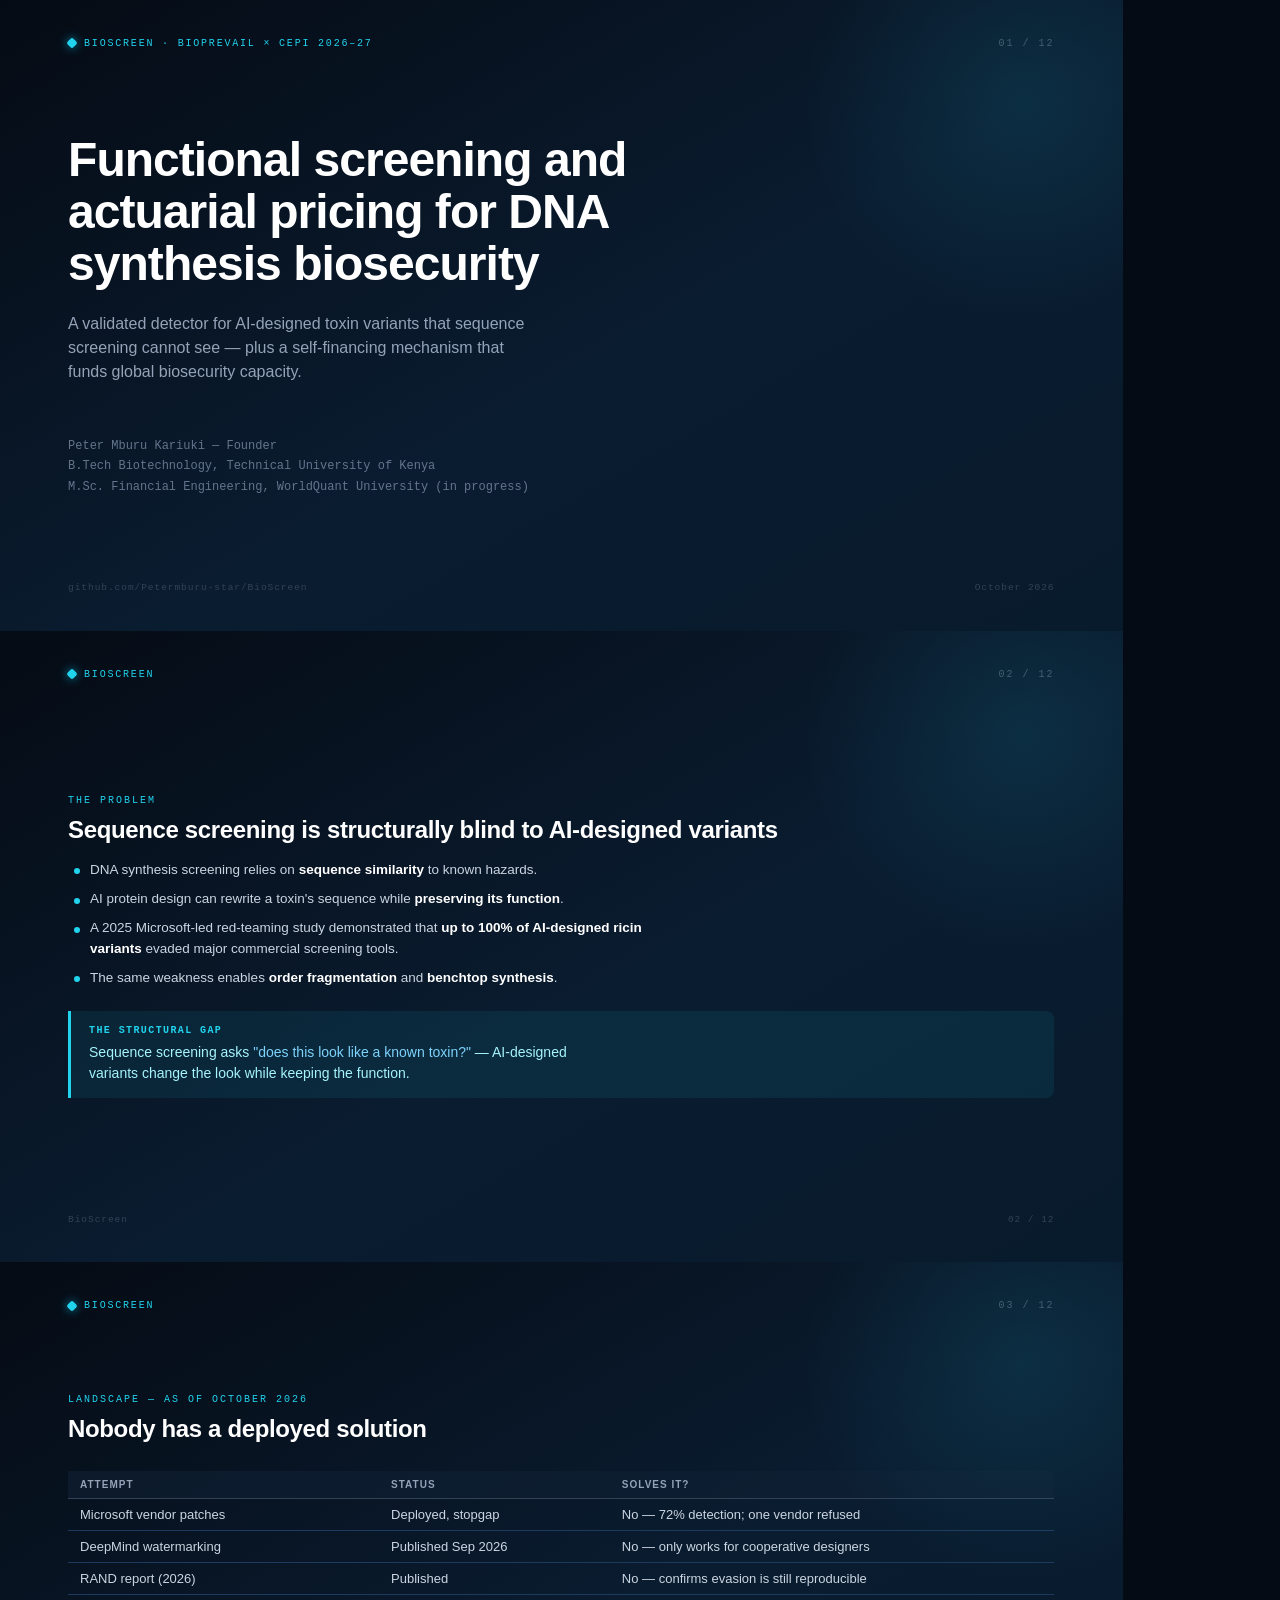
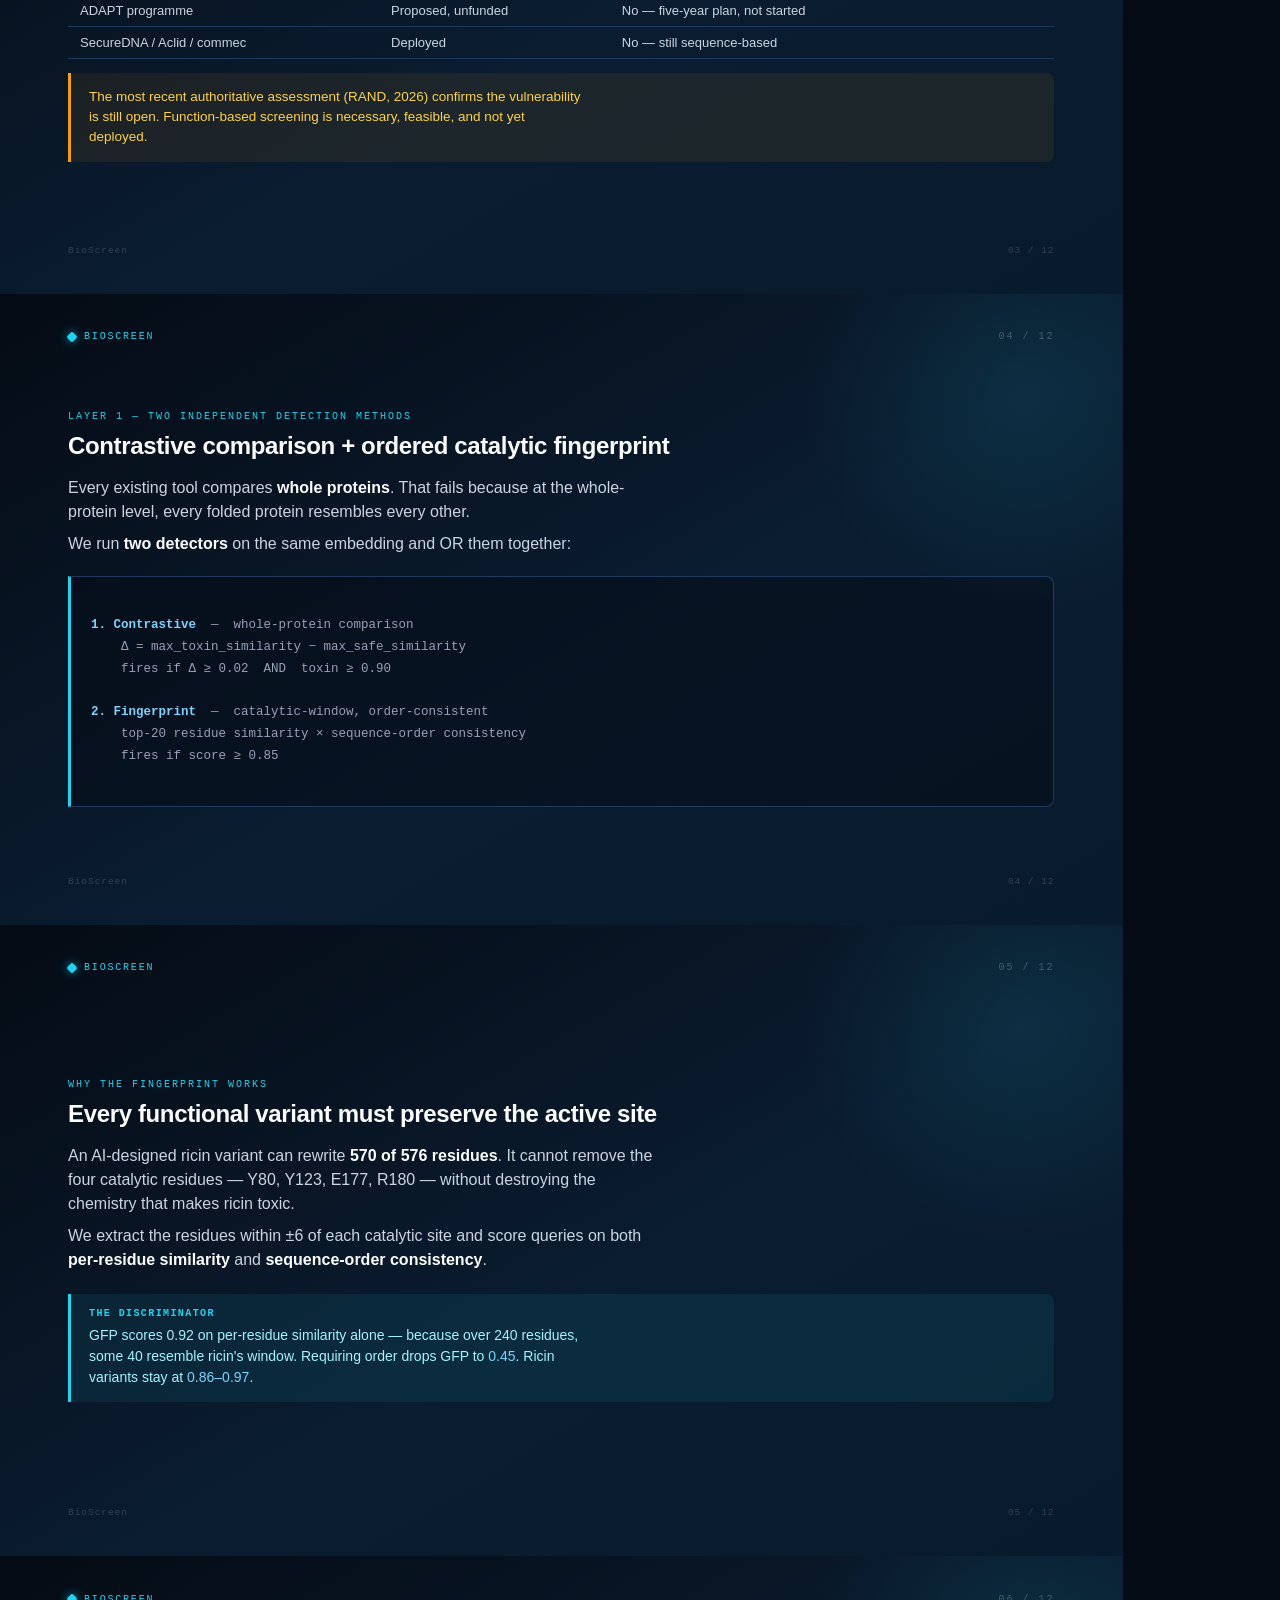
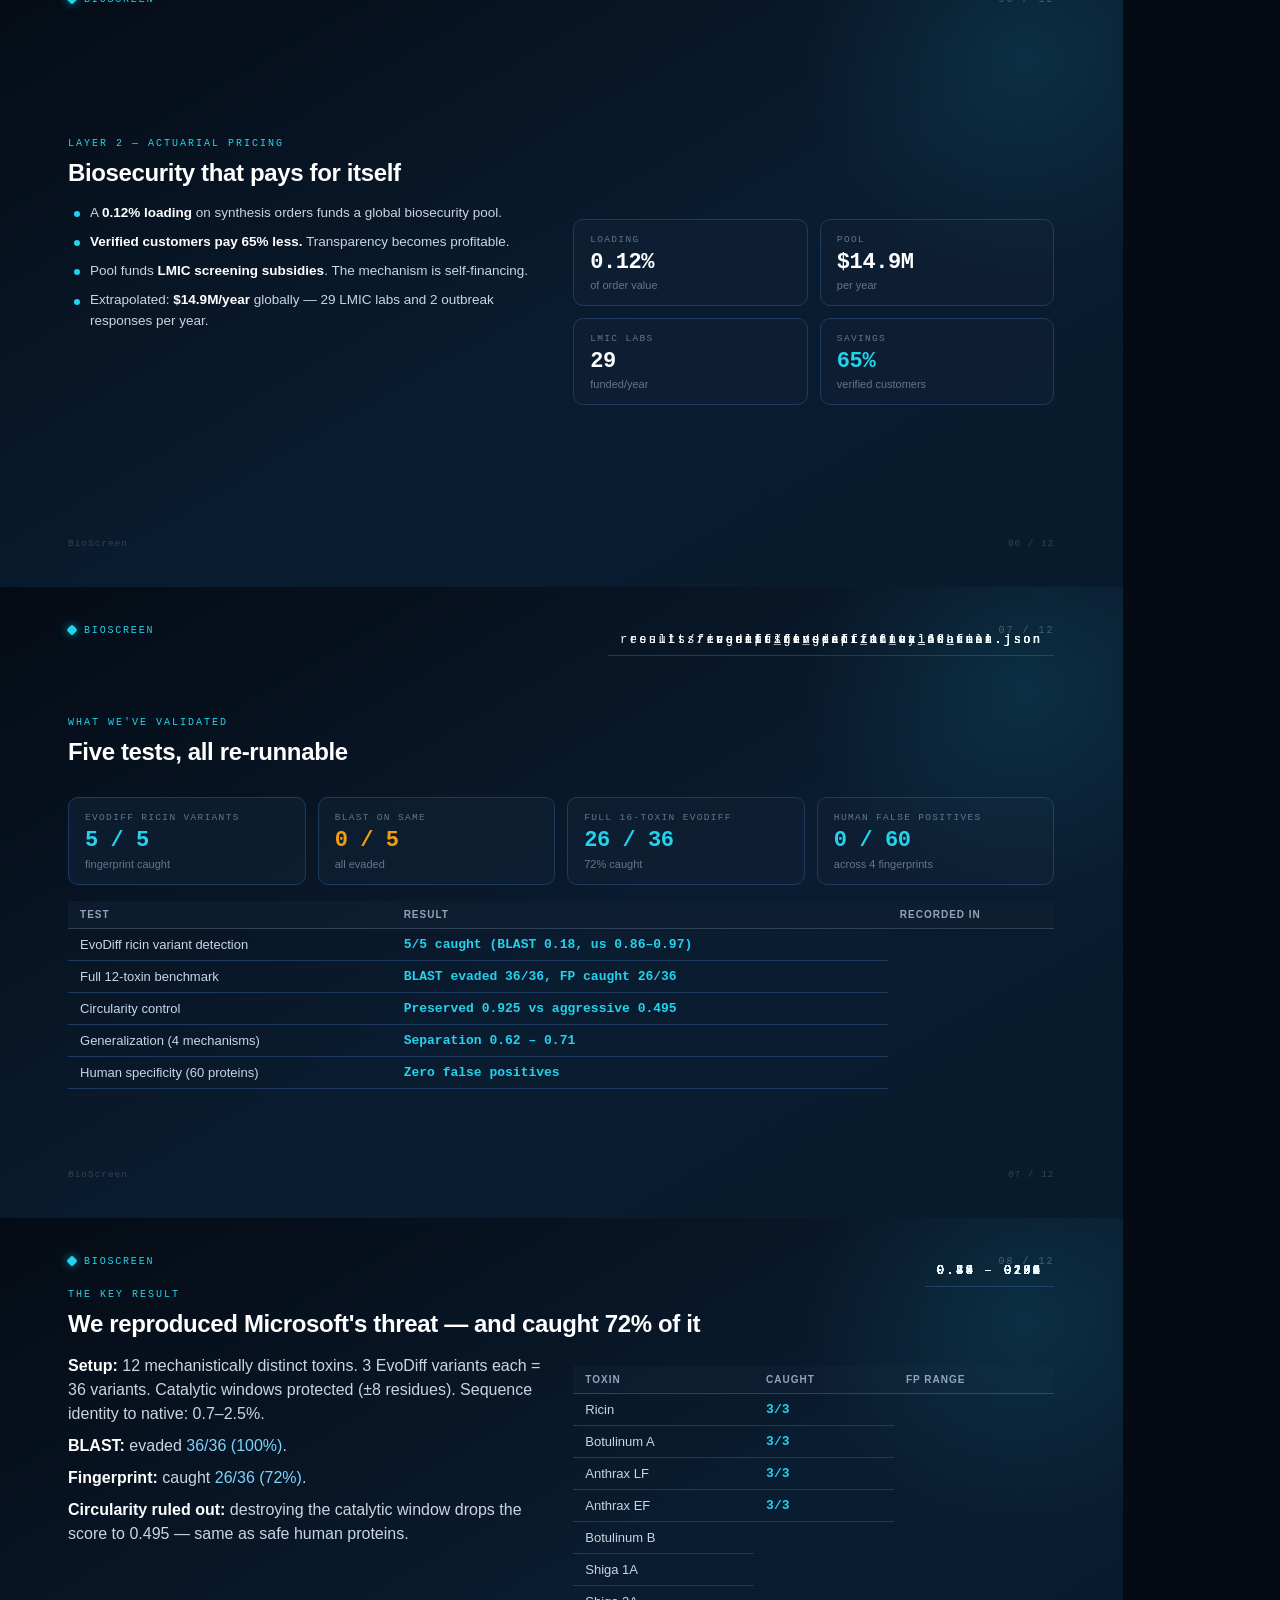
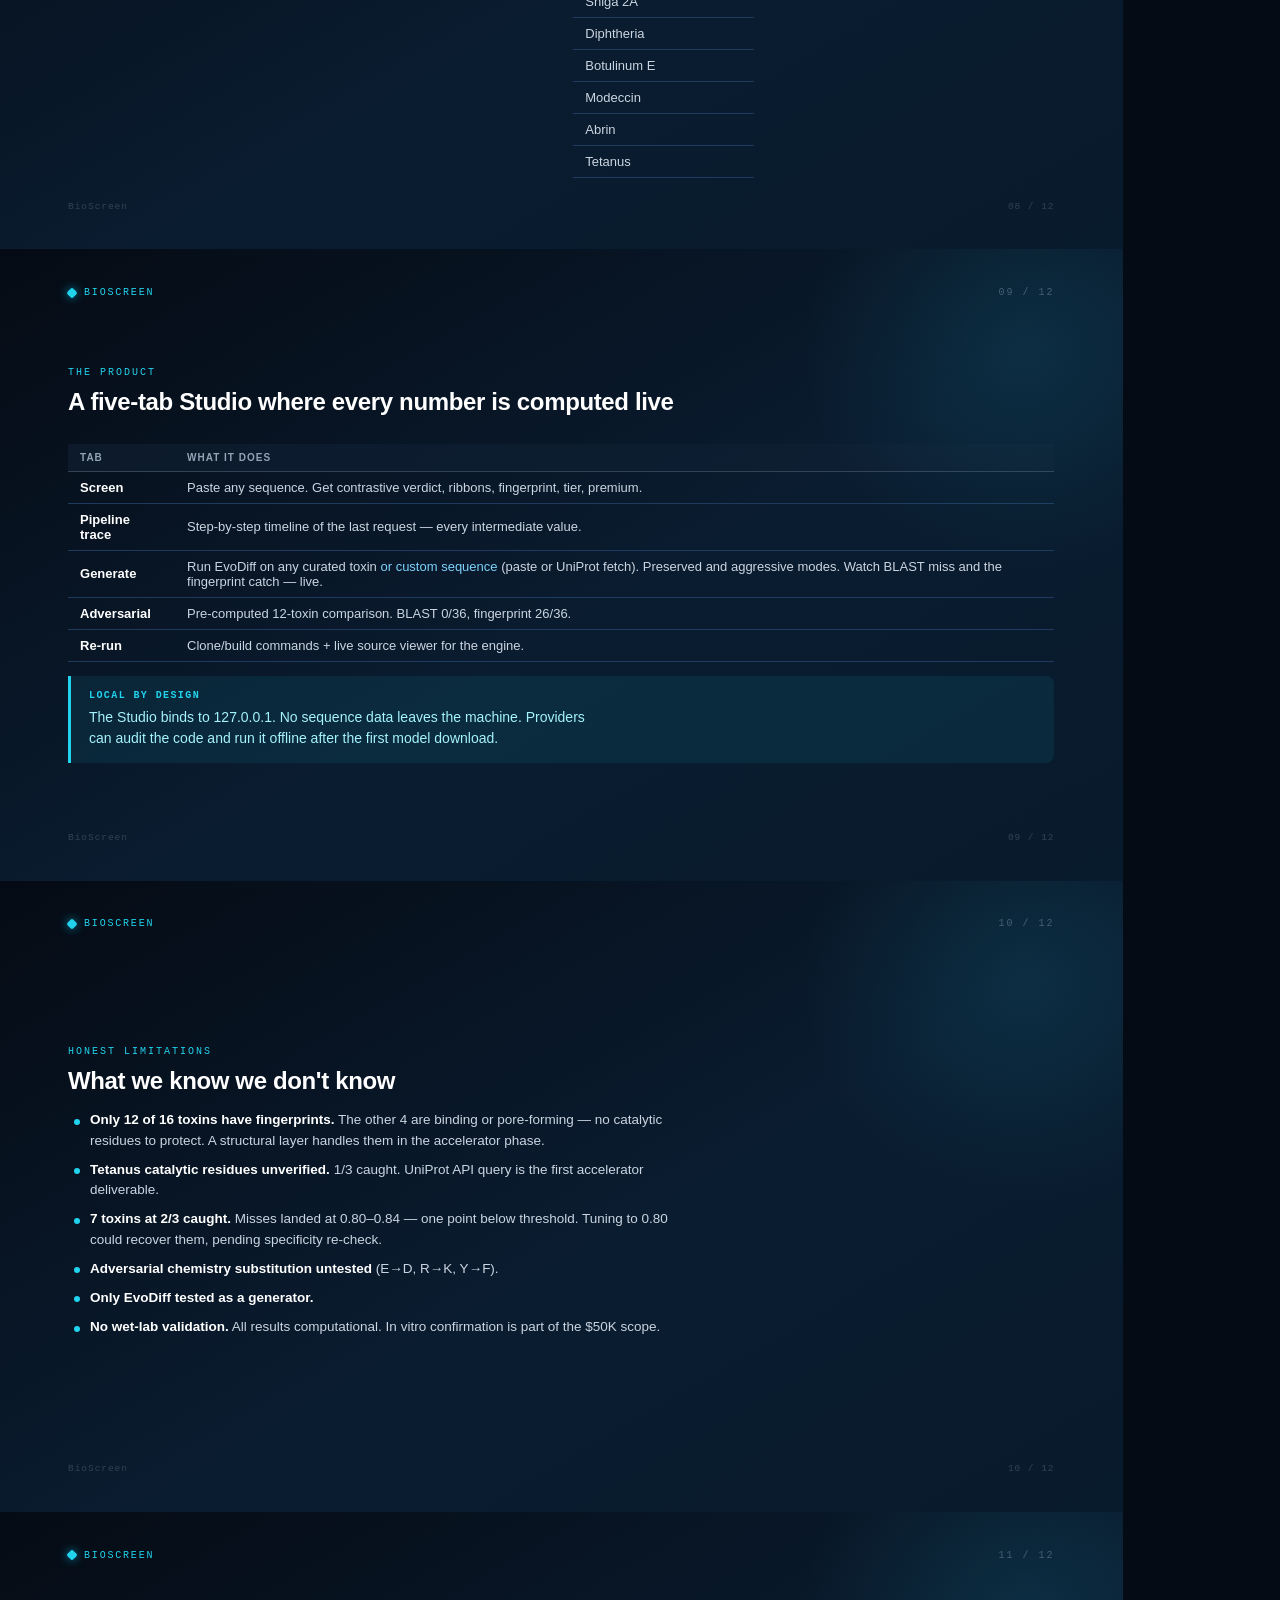
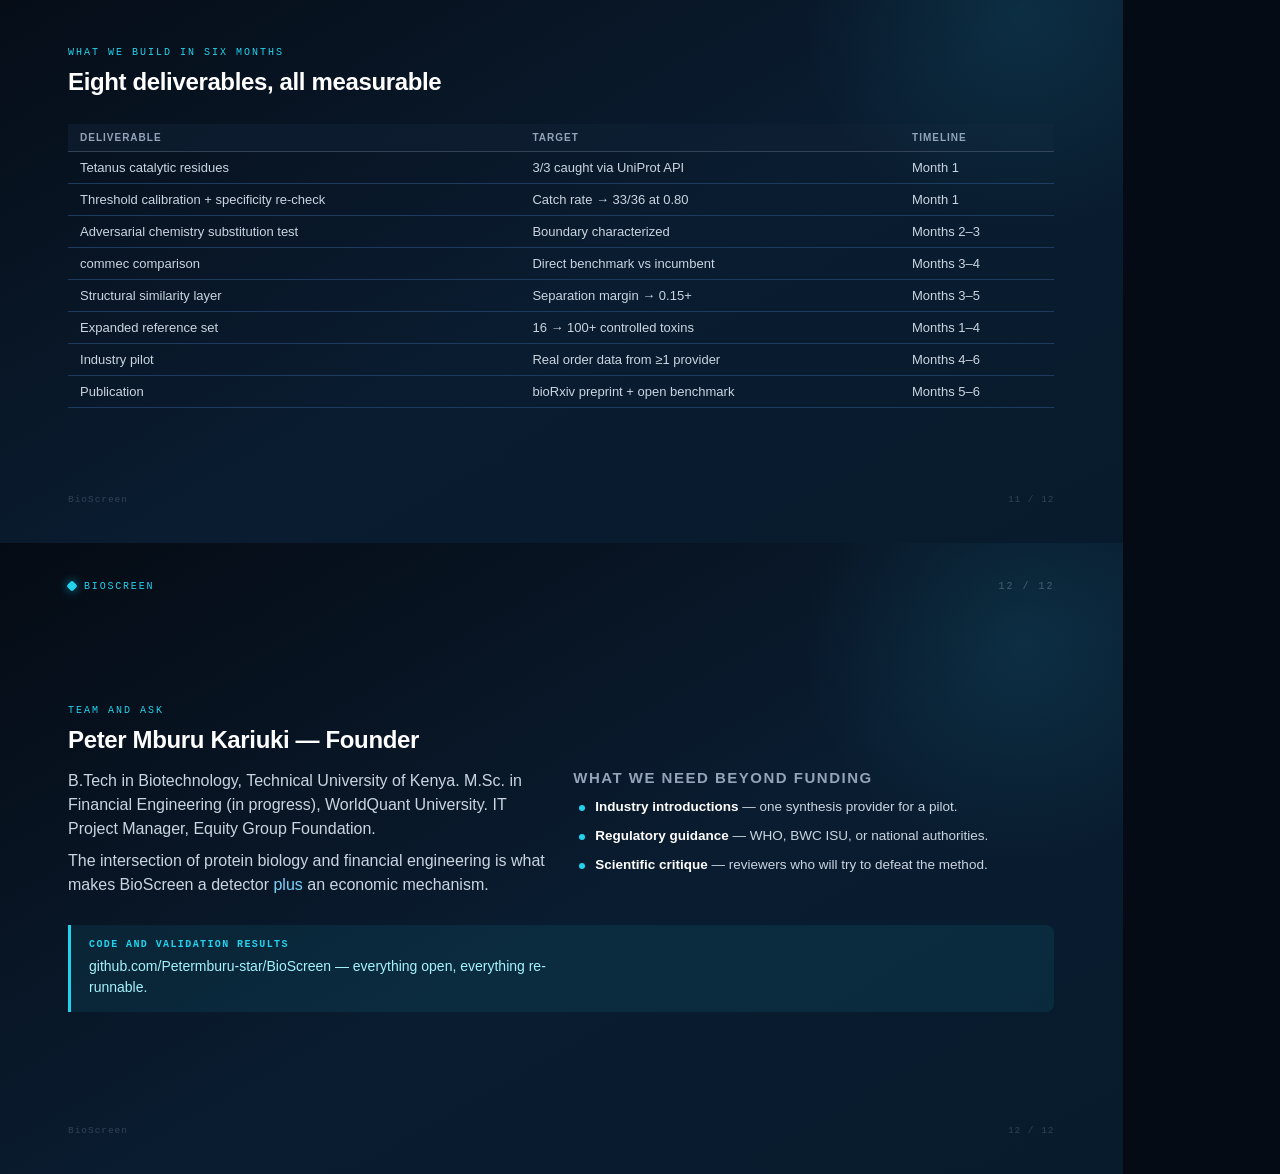
==== reports/PITCH_DECK.html @ 086fa071 "docs+studio: rename Reproduce -> Re-run, soften reproducibility claims, add benchmark script" ====
<!DOCTYPE html>
<html lang="en">
<head>
<meta charset="UTF-8">
<title>BioScreen — Pitch Deck</title>
<style>
  @page { size: 297mm 167mm; margin: 0; }
  *{box-sizing:border-box;margin:0;padding:0}
  body{font-family:-apple-system,BlinkMacSystemFont,"Segoe UI",Roboto,sans-serif;
    background:#050b14;color:#e2e8f0;
    -webkit-print-color-adjust:exact;print-color-adjust:exact}

  .slide{
    width:297mm;height:167mm;padding:14mm 18mm;
    display:flex;flex-direction:column;justify-content:center;
    position:relative;overflow:hidden;page-break-after:always;
    background:linear-gradient(150deg,#050b14 0%,#0a1c30 55%,#081b2c 100%);
  }
  .slide::after{
    content:"";position:absolute;right:-140px;top:-140px;
    width:480px;height:480px;border-radius:50%;
    background:radial-gradient(circle,rgba(34,211,238,.10),transparent 65%);
  }

  .brand{
    display:flex;align-items:center;gap:8px;
    font-family:ui-monospace,Menlo,monospace;font-size:10px;
    letter-spacing:.18em;text-transform:uppercase;color:#22d3ee;
    position:absolute;top:10mm;left:18mm;
  }
  .brand .dot{width:8px;height:8px;background:#22d3ee;border-radius:2px;
    transform:rotate(45deg);box-shadow:0 0 10px #0891b2}

  .num{
    position:absolute;top:10mm;right:18mm;
    font-family:ui-monospace,monospace;font-size:10px;
    letter-spacing:.2em;color:#475569;
  }

  h1{font-size:34px;line-height:1.08;letter-spacing:-.02em;
    font-weight:800;color:#fff;margin-bottom:12px;max-width:22ch;}
  h1.small{font-size:30px}
  h1.xl{font-size:44px}
  h2{font-size:24px;line-height:1.15;letter-spacing:-.015em;
    font-weight:800;color:#fff;margin-bottom:16px;}
  .eyebrow{
    font-family:ui-monospace,monospace;font-size:10px;
    letter-spacing:.2em;text-transform:uppercase;
    color:#22d3ee;margin-bottom:10px;
  }
  .deck{font-size:15px;line-height:1.5;color:#94a3b8;
    max-width:62ch;margin-bottom:16px}
  p{font-size:13.5px;line-height:1.55;color:#cbd5e1;
    margin-bottom:8px;max-width:66ch}
  p.big{font-size:16px;line-height:1.5}
  strong{color:#fff;font-weight:700}
  em{color:#7dd3fc;font-style:normal}

  ul{list-style:none;margin:0;max-width:70ch}
  ul li{position:relative;padding-left:22px;margin-bottom:9px;
    font-size:13.5px;line-height:1.5;color:#cbd5e1;}
  ul li::before{content:"";position:absolute;left:6px;top:.62em;
    width:6px;height:6px;border-radius:50%;background:#22d3ee;}
  ul li strong{color:#fff}

  .grid2{display:grid;grid-template-columns:1fr 1fr;gap:24px}

  .metric-grid{display:grid;grid-template-columns:repeat(4,1fr);
    gap:12px;margin-top:16px}
  .metric{background:rgba(15,32,52,.7);border:1px solid #1e3a5f;
    border-radius:10px;padding:14px 16px;}
  .metric .k{font-family:ui-monospace,monospace;font-size:9.5px;
    letter-spacing:.14em;text-transform:uppercase;
    color:#64748b;margin-bottom:6px;}
  .metric .v{font-family:ui-monospace,monospace;font-size:22px;
    font-weight:800;color:#fff;letter-spacing:-.02em;line-height:1.1;}
  .metric .v.ok{color:#22d3ee}
  .metric .v.warn{color:#f59e0b}
  .metric .sub{font-size:11px;color:#64748b;margin-top:4px}

  table{width:100%;border-collapse:collapse;font-size:13px;margin-top:12px}
  th,td{text-align:left;padding:8px 12px;
    border-bottom:1px solid #1e3a5f;color:#cbd5e1}
  th{background:rgba(15,32,52,.6);color:#94a3b8;
    font-size:10px;letter-spacing:.1em;text-transform:uppercase;
    font-weight:700;border-bottom:1px solid #334155;}
  td.num{font-family:ui-monospace,monospace;font-size:12px;color:#fff}
  td.pos{color:#22d3ee;font-family:ui-monospace,monospace;font-weight:700}

  .callout{background:rgba(34,211,238,.08);border-left:3px solid #22d3ee;
    padding:14px 18px;border-radius:0 8px 8px 0;margin-top:14px;}
  .callout p{color:#a5f3fc;font-size:14px;line-height:1.5;margin:0}
  .callout .label{font-family:ui-monospace,monospace;font-size:10px;
    letter-spacing:.14em;text-transform:uppercase;color:#22d3ee;
    margin-bottom:6px;font-weight:700;}

  .warning{background:rgba(245,158,11,.08);border-left:3px solid #f59e0b;
    padding:14px 18px;border-radius:0 8px 8px 0;margin-top:14px;}
  .warning p{color:#fcd34d;font-size:13.5px;line-height:1.5;margin:0}

  .flow{font-family:ui-monospace,monospace;font-size:12.5px;
    line-height:1.75;color:#94a3b8;
    background:rgba(5,11,20,.5);border:1px solid #1e3a5f;
    border-left:3px solid #22d3ee;border-radius:0 8px 8px 0;
    padding:16px 20px;margin-top:12px;white-space:pre;}
  .flow .hl{color:#7dd3fc;font-weight:700}

  .footer{position:absolute;bottom:10mm;left:18mm;right:18mm;
    display:flex;justify-content:space-between;
    font-family:ui-monospace,monospace;font-size:9.5px;
    color:#334155;letter-spacing:.1em;}

  .cover h1{font-size:48px;margin-bottom:22px;max-width:24ch}
  .cover .deck{font-size:16px;max-width:52ch}
  .cover .authors{font-family:ui-monospace,monospace;font-size:12px;
    color:#64748b;margin-top:36px;line-height:1.7}
</style>
</head>
<body>

<!-- ==================== SLIDE 1 — COVER ==================== -->
<div class="slide cover">
  <div class="brand"><span class="dot"></span>BioScreen · BioPREVAIL × CEPI 2026–27</div>
  <div class="num">01 / 12</div>
  <h1>Functional screening and actuarial pricing for DNA synthesis biosecurity</h1>
  <p class="deck">
    A validated detector for AI-designed toxin variants that sequence screening
    cannot see — plus a self-financing mechanism that funds global biosecurity
    capacity.
  </p>
  <div class="authors">
    Peter Mburu Kariuki — Founder<br>
    B.Tech Biotechnology, Technical University of Kenya<br>
    M.Sc. Financial Engineering, WorldQuant University (in progress)
  </div>
  <div class="footer"><span>github.com/Petermburu-star/BioScreen</span><span>October 2026</span></div>
</div>

<!-- ==================== SLIDE 2 — THE PROBLEM ==================== -->
<div class="slide">
  <div class="brand"><span class="dot"></span>BioScreen</div>
  <div class="num">02 / 12</div>
  <div class="eyebrow">The problem</div>
  <h2>Sequence screening is structurally blind to AI-designed variants</h2>
  <ul>
    <li>DNA synthesis screening relies on <strong>sequence similarity</strong> to known hazards.</li>
    <li>AI protein design can rewrite a toxin's sequence while <strong>preserving its function</strong>.</li>
    <li>A 2025 Microsoft-led red-teaming study demonstrated that <strong>up to 100% of AI-designed ricin variants</strong> evaded major commercial screening tools.</li>
    <li>The same weakness enables <strong>order fragmentation</strong> and <strong>benchtop synthesis</strong>.</li>
  </ul>
  <div class="callout">
    <div class="label">The structural gap</div>
    <p>Sequence screening asks <em>"does this look like a known toxin?"</em> — AI-designed variants change the look while keeping the function.</p>
  </div>
  <div class="footer"><span>BioScreen</span><span>02 / 12</span></div>
</div>

<!-- ==================== SLIDE 3 — WHY EXISTING SOLUTIONS FAIL ==================== -->
<div class="slide">
  <div class="brand"><span class="dot"></span>BioScreen</div>
  <div class="num">03 / 12</div>
  <div class="eyebrow">Landscape — as of October 2026</div>
  <h2>Nobody has a deployed solution</h2>
  <table>
    <thead><tr><th>Attempt</th><th>Status</th><th>Solves it?</th></tr></thead>
    <tbody>
      <tr><td>Microsoft vendor patches</td><td>Deployed, stopgap</td><td>No — 72% detection; one vendor refused</td></tr>
      <tr><td>DeepMind watermarking</td><td>Published Sep 2026</td><td>No — only works for cooperative designers</td></tr>
      <tr><td>RAND report (2026)</td><td>Published</td><td>No — confirms evasion is still reproducible</td></tr>
      <tr><td>ADAPT programme</td><td>Proposed, unfunded</td><td>No — five-year plan, not started</td></tr>
      <tr><td>SecureDNA / Aclid / commec</td><td>Deployed</td><td>No — still sequence-based</td></tr>
    </tbody>
  </table>
  <div class="warning">
    <p>The most recent authoritative assessment (RAND, 2026) confirms the vulnerability is still open. Function-based screening is necessary, feasible, and not yet deployed.</p>
  </div>
  <div class="footer"><span>BioScreen</span><span>03 / 12</span></div>
</div>

<!-- ==================== SLIDE 4 — LAYER 1 ==================== -->
<div class="slide">
  <div class="brand"><span class="dot"></span>BioScreen</div>
  <div class="num">04 / 12</div>
  <div class="eyebrow">Layer 1 — Two independent detection methods</div>
  <h2>Contrastive comparison + ordered catalytic fingerprint</h2>
  <p class="big">Every existing tool compares <strong>whole proteins</strong>. That fails because at the whole-protein level, every folded protein resembles every other.</p>
  <p class="big">We run <strong>two detectors</strong> on the same embedding and OR them together:</p>
  <div class="flow">
<span class="hl">1. Contrastive</span>  —  whole-protein comparison
    Δ = max_toxin_similarity − max_safe_similarity
    fires if Δ ≥ 0.02  AND  toxin ≥ 0.90

<span class="hl">2. Fingerprint</span>  —  catalytic-window, order-consistent
    top-20 residue similarity × sequence-order consistency
    fires if score ≥ 0.85
  </div>
  <div class="footer"><span>BioScreen</span><span>04 / 12</span></div>
</div>

<!-- ==================== SLIDE 5 — THE FINGERPRINT ==================== -->
<div class="slide">
  <div class="brand"><span class="dot"></span>BioScreen</div>
  <div class="num">05 / 12</div>
  <div class="eyebrow">Why the fingerprint works</div>
  <h2>Every functional variant must preserve the active site</h2>
  <p class="big">An AI-designed ricin variant can rewrite <strong>570 of 576 residues</strong>. It cannot remove the four catalytic residues — Y80, Y123, E177, R180 — without destroying the chemistry that makes ricin toxic.</p>
  <p class="big">We extract the residues within ±6 of each catalytic site and score queries on both <strong>per-residue similarity</strong> and <strong>sequence-order consistency</strong>.</p>
  <div class="callout">
    <div class="label">The discriminator</div>
    <p>GFP scores 0.92 on per-residue similarity alone — because over 240 residues, some 40 resemble ricin's window. Requiring order drops GFP to <em>0.45</em>. Ricin variants stay at <em>0.86–0.97</em>.</p>
  </div>
  <div class="footer"><span>BioScreen</span><span>05 / 12</span></div>
</div>

<!-- ==================== SLIDE 6 — LAYER 2 ==================== -->
<div class="slide">
  <div class="brand"><span class="dot"></span>BioScreen</div>
  <div class="num">06 / 12</div>
  <div class="eyebrow">Layer 2 — Actuarial pricing</div>
  <h2>Biosecurity that pays for itself</h2>
  <div class="grid2">
    <div>
      <ul>
        <li>A <strong>0.12% loading</strong> on synthesis orders funds a global biosecurity pool.</li>
        <li><strong>Verified customers pay 65% less.</strong> Transparency becomes profitable.</li>
        <li>Pool funds <strong>LMIC screening subsidies</strong>. The mechanism is self-financing.</li>
        <li>Extrapolated: <strong>$14.9M/year</strong> globally — 29 LMIC labs and 2 outbreak responses per year.</li>
      </ul>
    </div>
    <div>
      <div class="metric-grid" style="grid-template-columns:1fr 1fr">
        <div class="metric"><div class="k">Loading</div><div class="v">0.12%</div><div class="sub">of order value</div></div>
        <div class="metric"><div class="k">Pool</div><div class="v">$14.9M</div><div class="sub">per year</div></div>
        <div class="metric"><div class="k">LMIC labs</div><div class="v">29</div><div class="sub">funded/year</div></div>
        <div class="metric"><div class="k">Savings</div><div class="v ok">65%</div><div class="sub">verified customers</div></div>
      </div>
    </div>
  </div>
  <div class="footer"><span>BioScreen</span><span>06 / 12</span></div>
</div>

<!-- ==================== SLIDE 7 — VALIDATION SUMMARY ==================== -->
<div class="slide">
  <div class="brand"><span class="dot"></span>BioScreen</div>
  <div class="num">07 / 12</div>
  <div class="eyebrow">What we've validated</div>
  <h2>Five tests, all re-runnable</h2>
  <div class="metric-grid">
    <div class="metric"><div class="k">EvoDiff ricin variants</div><div class="v ok">5 / 5</div><div class="sub">fingerprint caught</div></div>
    <div class="metric"><div class="k">BLAST on same</div><div class="v warn">0 / 5</div><div class="sub">all evaded</div></div>
    <div class="metric"><div class="k">Full 16-toxin EvoDiff</div><div class="v ok">26 / 36</div><div class="sub">72% caught</div></div>
    <div class="metric"><div class="k">Human false positives</div><div class="v ok">0 / 60</div><div class="sub">across 4 fingerprints</div></div>
  </div>
  <table style="margin-top:16px">
    <thead><tr><th>Test</th><th>Result</th><th>Recorded in</th></tr></thead>
    <tbody>
      <tr><td>EvoDiff ricin variant detection</td><td class="pos">5/5 caught (BLAST 0.18, us 0.86–0.97)</td><td class="num">results/evodiff_fingerprint_validation.json</td></tr>
      <tr><td>Full 12-toxin benchmark</td><td class="pos">BLAST evaded 36/36, FP caught 26/36</td><td class="num">results/evodiff_16toxins_full.json</td></tr>
      <tr><td>Circularity control</td><td class="pos">Preserved 0.925 vs aggressive 0.495</td><td class="num">results/fingerprint_discrimination_test.json</td></tr>
      <tr><td>Generalization (4 mechanisms)</td><td class="pos">Separation 0.62 – 0.71</td><td class="num">results/generalization_4toxins.json</td></tr>
      <tr><td>Human specificity (60 proteins)</td><td class="pos">Zero false positives</td><td class="num">results/specificity_60human.json</td></tr>
    </tbody>
  </table>
  <div class="footer"><span>BioScreen</span><span>07 / 12</span></div>
</div>

<!-- ==================== SLIDE 8 — THE EVODIFF RESULT ==================== -->
<div class="slide">
  <div class="brand"><span class="dot"></span>BioScreen</div>
  <div class="num">08 / 12</div>
  <div class="eyebrow">The key result</div>
  <h2>We reproduced Microsoft's threat — and caught 72% of it</h2>
  <div class="grid2">
    <div>
      <p class="big"><strong>Setup:</strong> 12 mechanistically distinct toxins. 3 EvoDiff variants each = 36 variants. Catalytic windows protected (±8 residues). Sequence identity to native: 0.7–2.5%.</p>
      <p class="big"><strong>BLAST:</strong> evaded <em>36/36 (100%)</em>.</p>
      <p class="big"><strong>Fingerprint:</strong> caught <em>26/36 (72%)</em>.</p>
      <p class="big"><strong>Circularity ruled out:</strong> destroying the catalytic window drops the score to 0.495 — same as safe human proteins.</p>
    </div>
    <div>
      <table>
        <thead><tr><th>Toxin</th><th>Caught</th><th>FP range</th></tr></thead>
        <tbody>
          <tr><td>Ricin</td><td class="pos">3/3</td><td class="num">0.89 – 0.95</td></tr>
          <tr><td>Botulinum A</td><td class="pos">3/3</td><td class="num">0.88 – 0.93</td></tr>
          <tr><td>Anthrax LF</td><td class="pos">3/3</td><td class="num">0.87 – 0.92</td></tr>
          <tr><td>Anthrax EF</td><td class="pos">3/3</td><td class="num">0.88 – 0.96</td></tr>
          <tr><td>Botulinum B</td><td class="num">2/3</td><td class="num">0.84 – 0.89</td></tr>
          <tr><td>Shiga 1A</td><td class="num">2/3</td><td class="num">0.85 – 0.94</td></tr>
          <tr><td>Shiga 2A</td><td class="num">2/3</td><td class="num">0.84 – 0.91</td></tr>
          <tr><td>Diphtheria</td><td class="num">2/3</td><td class="num">0.75 – 0.92</td></tr>
          <tr><td>Botulinum E</td><td class="num">2/3</td><td class="num">0.48 – 0.90</td></tr>
          <tr><td>Modeccin</td><td class="num">2/3</td><td class="num">0.78 – 0.91</td></tr>
          <tr><td>Abrin</td><td class="num">1/3</td><td class="num">0.80 – 0.90</td></tr>
          <tr><td>Tetanus</td><td class="num warn">1/3</td><td class="num warn">0.49 – 0.90</td></tr>
        </tbody>
      </table>
    </div>
  </div>
  <div class="footer"><span>BioScreen</span><span>08 / 12</span></div>
</div>

<!-- ==================== SLIDE 9 — THE STUDIO ==================== -->
<div class="slide">
  <div class="brand"><span class="dot"></span>BioScreen</div>
  <div class="num">09 / 12</div>
  <div class="eyebrow">The product</div>
  <h2>A five-tab Studio where every number is computed live</h2>
  <table>
    <thead><tr><th>Tab</th><th>What it does</th></tr></thead>
    <tbody>
      <tr>
        <td><strong>Screen</strong></td>
        <td>Paste any sequence. Get contrastive verdict, ribbons, fingerprint, tier, premium.</td>
      </tr>
      <tr>
        <td><strong>Pipeline trace</strong></td>
        <td>Step-by-step timeline of the last request — every intermediate value.</td>
      </tr>
      <tr>
        <td><strong>Generate</strong></td>
        <td>Run EvoDiff on any curated toxin <em>or custom sequence</em> (paste or UniProt fetch). Preserved and aggressive modes. Watch BLAST miss and the fingerprint catch — live.</td>
      </tr>
      <tr>
        <td><strong>Adversarial</strong></td>
        <td>Pre-computed 12-toxin comparison. BLAST 0/36, fingerprint 26/36.</td>
      </tr>
      <tr>
        <td><strong>Re-run</strong></td>
        <td>Clone/build commands + live source viewer for the engine.</td>
      </tr>
    </tbody>
  </table>
  <div class="callout">
    <div class="label">Local by design</div>
    <p>The Studio binds to 127.0.0.1. No sequence data leaves the machine. Providers can audit the code and run it offline after the first model download.</p>
  </div>
  <div class="footer"><span>BioScreen</span><span>09 / 12</span></div>
</div>

<!-- ==================== SLIDE 10 — LIMITATIONS ==================== -->
<div class="slide">
  <div class="brand"><span class="dot"></span>BioScreen</div>
  <div class="num">10 / 12</div>
  <div class="eyebrow">Honest limitations</div>
  <h2>What we know we don't know</h2>
  <ul>
    <li><strong>Only 12 of 16 toxins have fingerprints.</strong> The other 4 are binding or pore-forming — no catalytic residues to protect. A structural layer handles them in the accelerator phase.</li>
    <li><strong>Tetanus catalytic residues unverified.</strong> 1/3 caught. UniProt API query is the first accelerator deliverable.</li>
    <li><strong>7 toxins at 2/3 caught.</strong> Misses landed at 0.80–0.84 — one point below threshold. Tuning to 0.80 could recover them, pending specificity re-check.</li>
    <li><strong>Adversarial chemistry substitution untested</strong> (E→D, R→K, Y→F).</li>
    <li><strong>Only EvoDiff tested as a generator.</strong></li>
    <li><strong>No wet-lab validation.</strong> All results computational. In vitro confirmation is part of the $50K scope.</li>
  </ul>
  <div class="footer"><span>BioScreen</span><span>10 / 12</span></div>
</div>

<!-- ==================== SLIDE 11 — ROADMAP ==================== -->
<div class="slide">
  <div class="brand"><span class="dot"></span>BioScreen</div>
  <div class="num">11 / 12</div>
  <div class="eyebrow">What we build in six months</div>
  <h2>Eight deliverables, all measurable</h2>
  <table>
    <thead><tr><th>Deliverable</th><th>Target</th><th>Timeline</th></tr></thead>
    <tbody>
      <tr><td>Tetanus catalytic residues</td><td>3/3 caught via UniProt API</td><td>Month 1</td></tr>
      <tr><td>Threshold calibration + specificity re-check</td><td>Catch rate → 33/36 at 0.80</td><td>Month 1</td></tr>
      <tr><td>Adversarial chemistry substitution test</td><td>Boundary characterized</td><td>Months 2–3</td></tr>
      <tr><td>commec comparison</td><td>Direct benchmark vs incumbent</td><td>Months 3–4</td></tr>
      <tr><td>Structural similarity layer</td><td>Separation margin → 0.15+</td><td>Months 3–5</td></tr>
      <tr><td>Expanded reference set</td><td>16 → 100+ controlled toxins</td><td>Months 1–4</td></tr>
      <tr><td>Industry pilot</td><td>Real order data from ≥1 provider</td><td>Months 4–6</td></tr>
      <tr><td>Publication</td><td>bioRxiv preprint + open benchmark</td><td>Months 5–6</td></tr>
    </tbody>
  </table>
  <div class="footer"><span>BioScreen</span><span>11 / 12</span></div>
</div>

<!-- ==================== SLIDE 12 — TEAM AND ASK ==================== -->
<div class="slide">
  <div class="brand"><span class="dot"></span>BioScreen</div>
  <div class="num">12 / 12</div>
  <div class="eyebrow">Team and ask</div>
  <h2>Peter Mburu Kariuki — Founder</h2>
  <div class="grid2">
    <div>
      <p class="big">B.Tech in Biotechnology, Technical University of Kenya. M.Sc. in Financial Engineering (in progress), WorldQuant University. IT Project Manager, Equity Group Foundation.</p>
      <p class="big">The intersection of protein biology and financial engineering is what makes BioScreen a detector <em>plus</em> an economic mechanism.</p>
    </div>
    <div>
      <h2 style="font-size:15px;margin-bottom:10px;color:#94a3b8;font-weight:700;letter-spacing:.1em;text-transform:uppercase">What we need beyond funding</h2>
      <ul>
        <li><strong>Industry introductions</strong> — one synthesis provider for a pilot.</li>
        <li><strong>Regulatory guidance</strong> — WHO, BWC ISU, or national authorities.</li>
        <li><strong>Scientific critique</strong> — reviewers who will try to defeat the method.</li>
      </ul>
    </div>
  </div>
  <div class="callout" style="margin-top:20px">
    <div class="label">Code and validation results</div>
    <p>github.com/Petermburu-star/BioScreen — everything open, everything re-runnable.</p>
  </div>
  <div class="footer"><span>BioScreen</span><span>12 / 12</span></div>
</div>

</body>
</html>
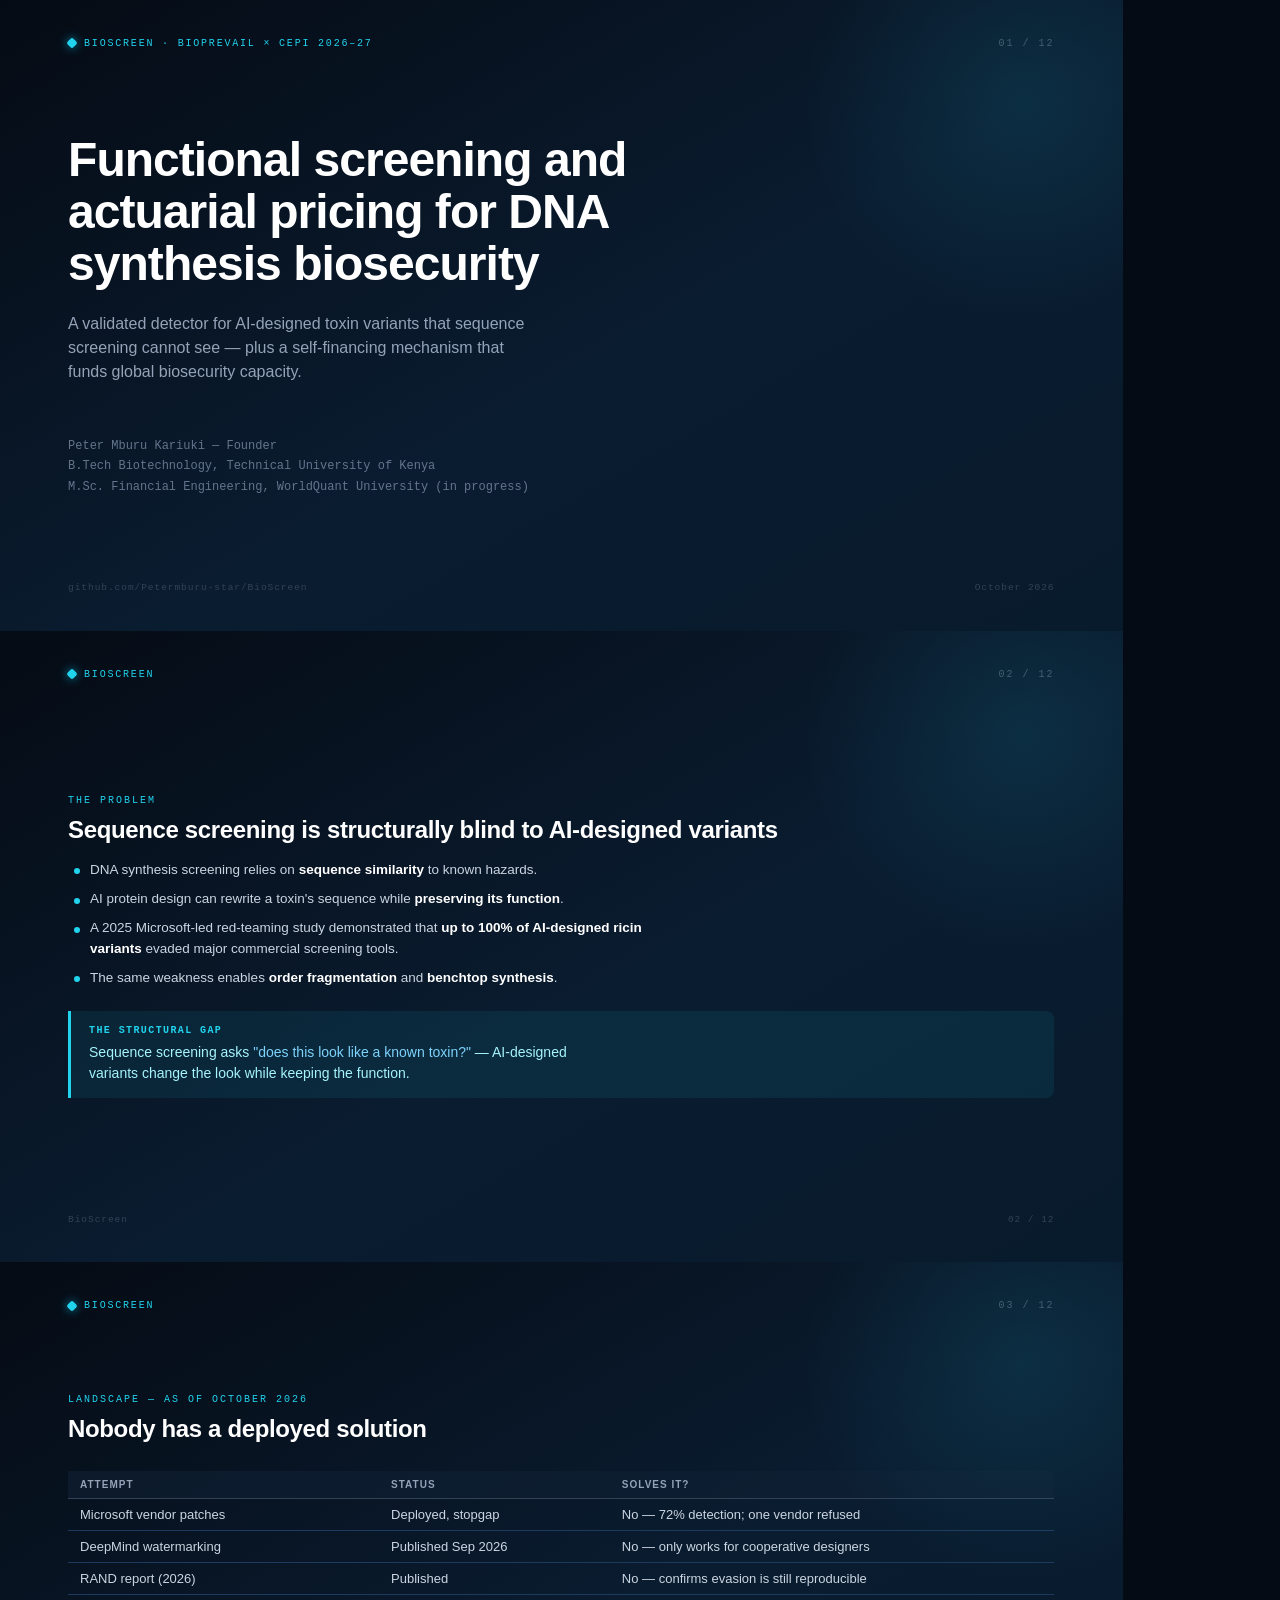
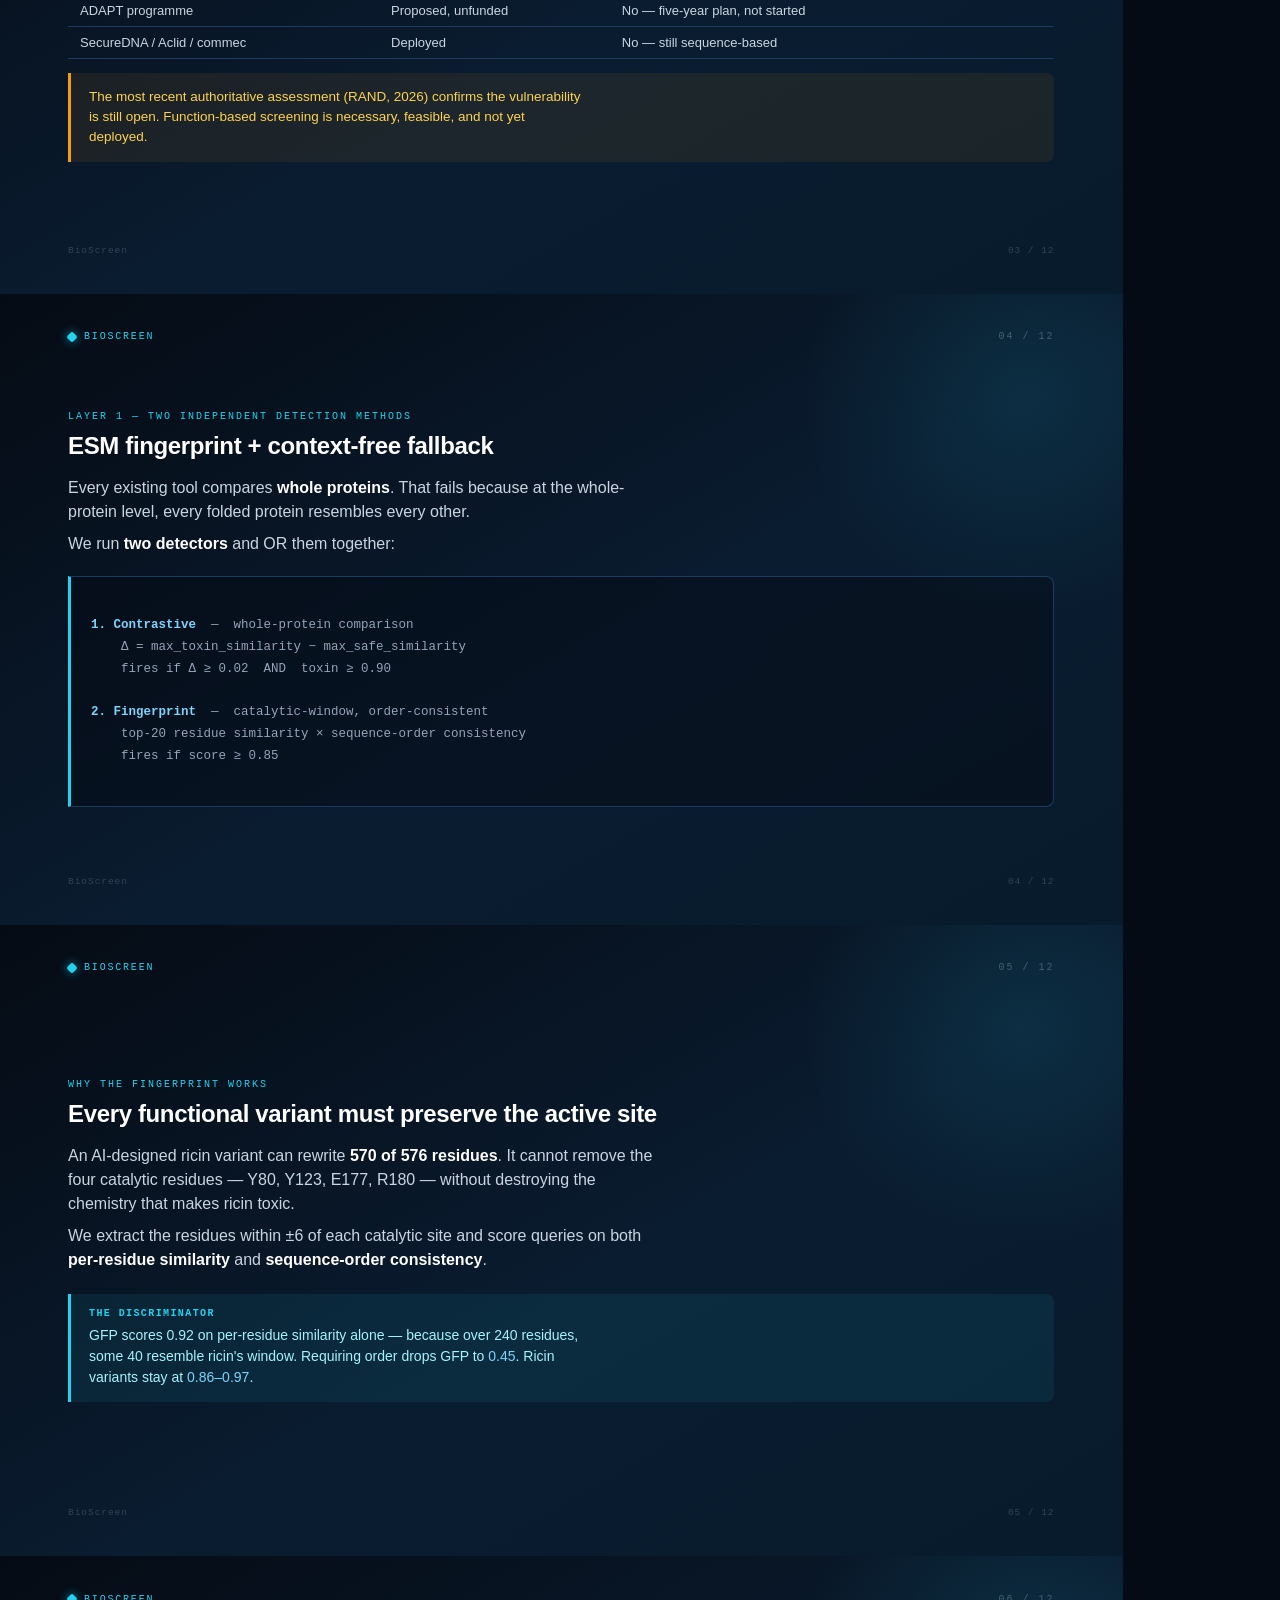
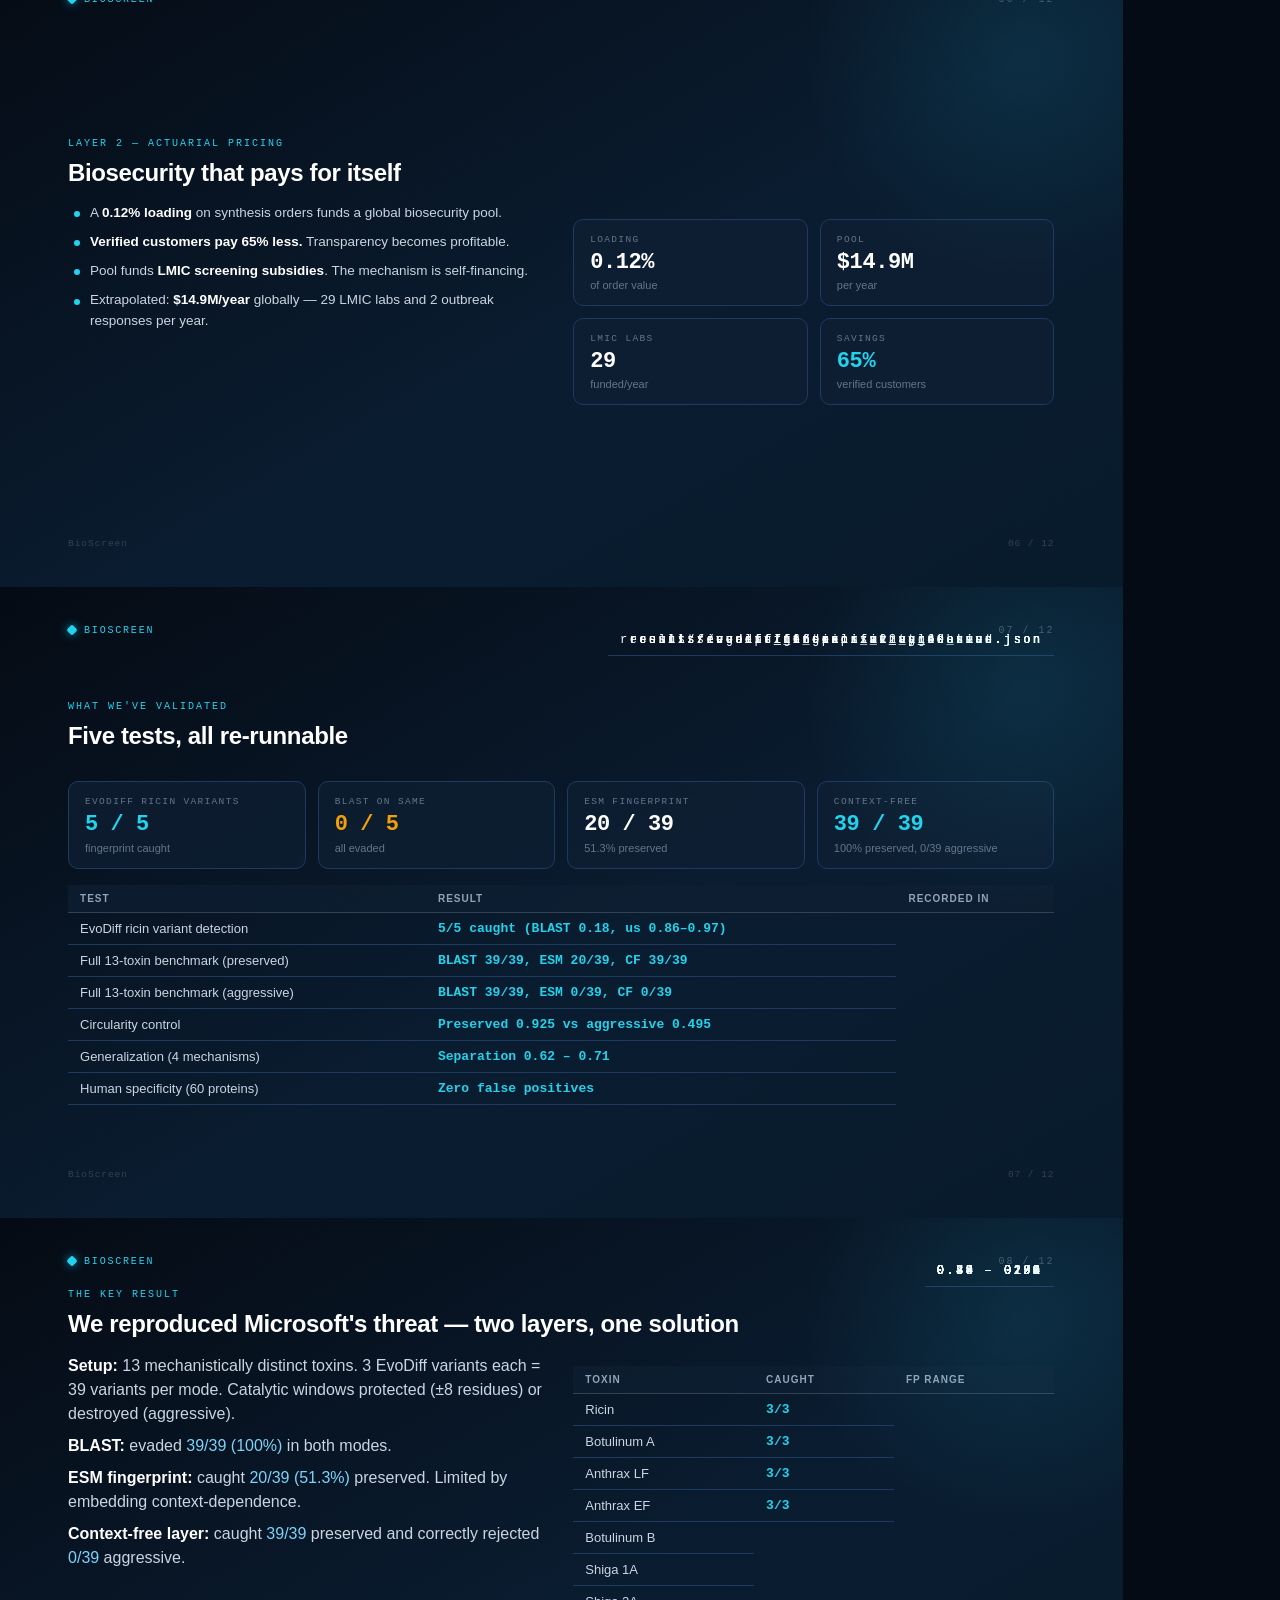
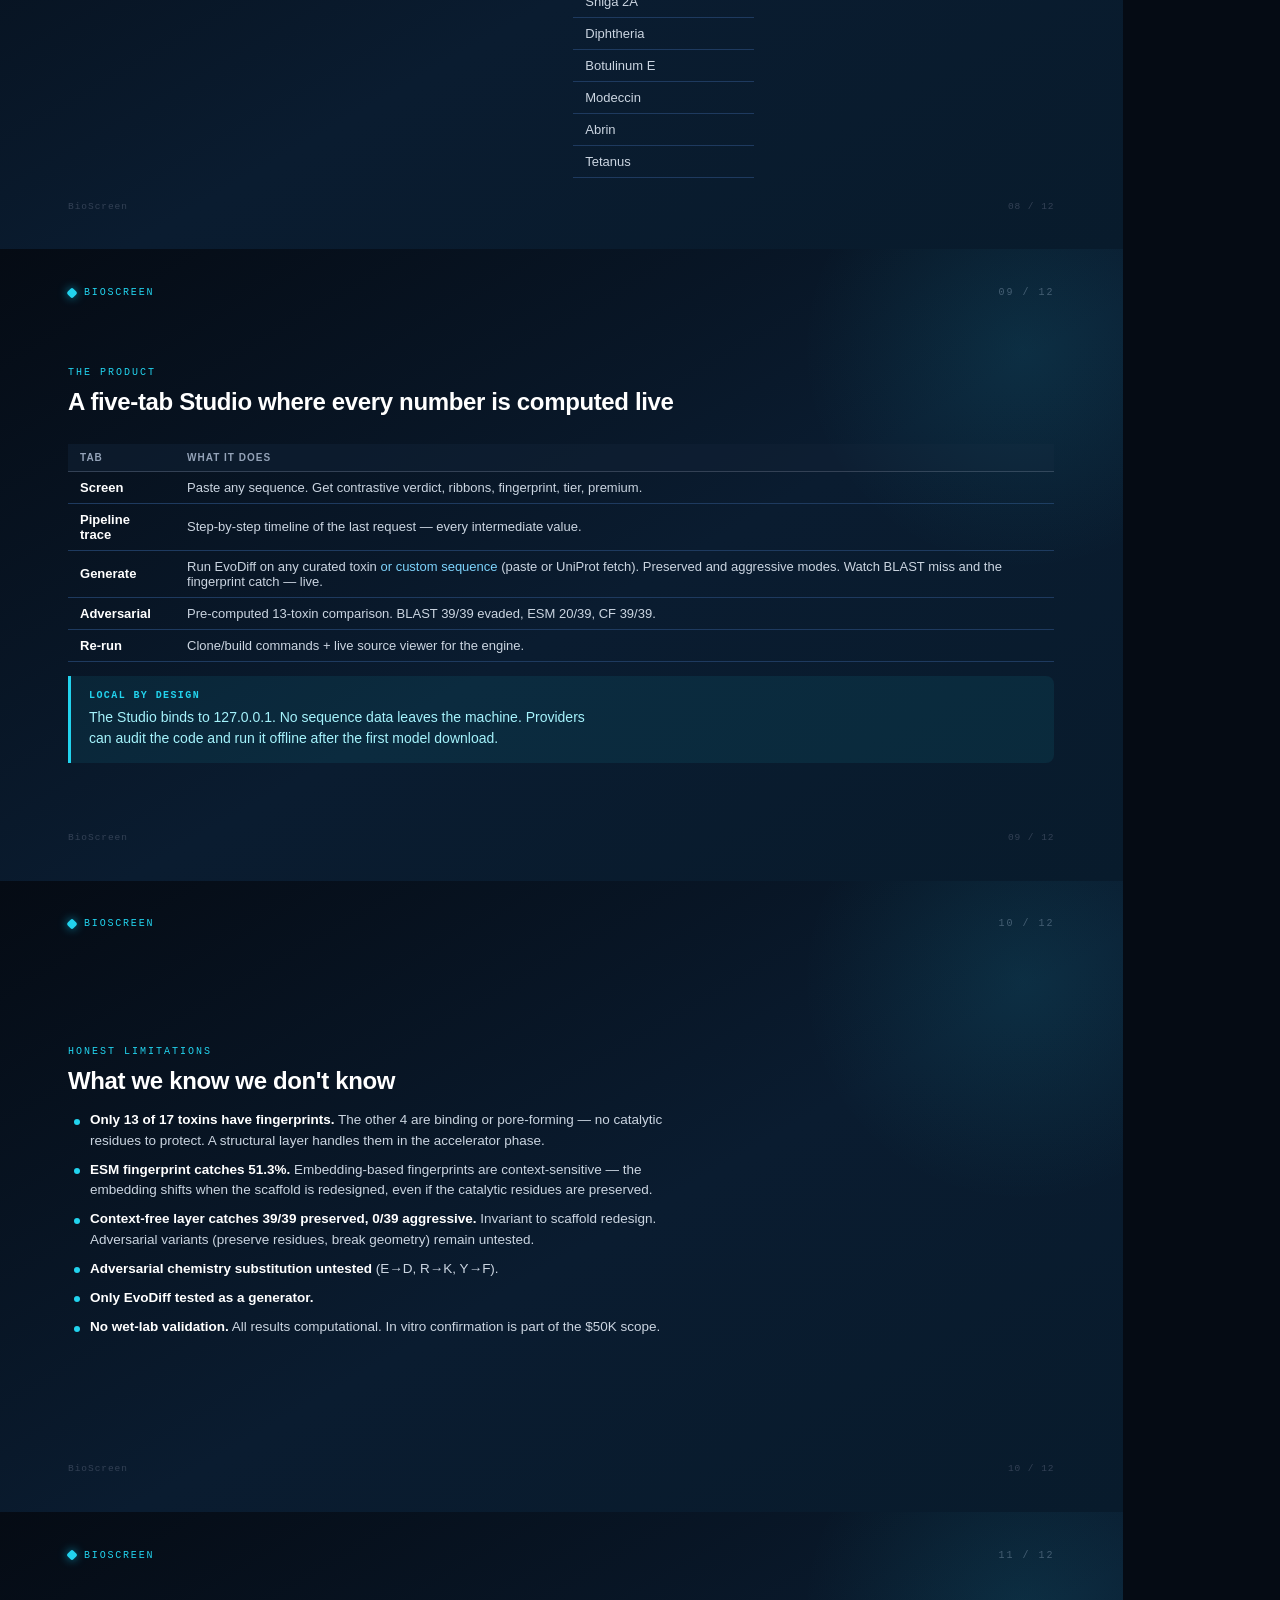
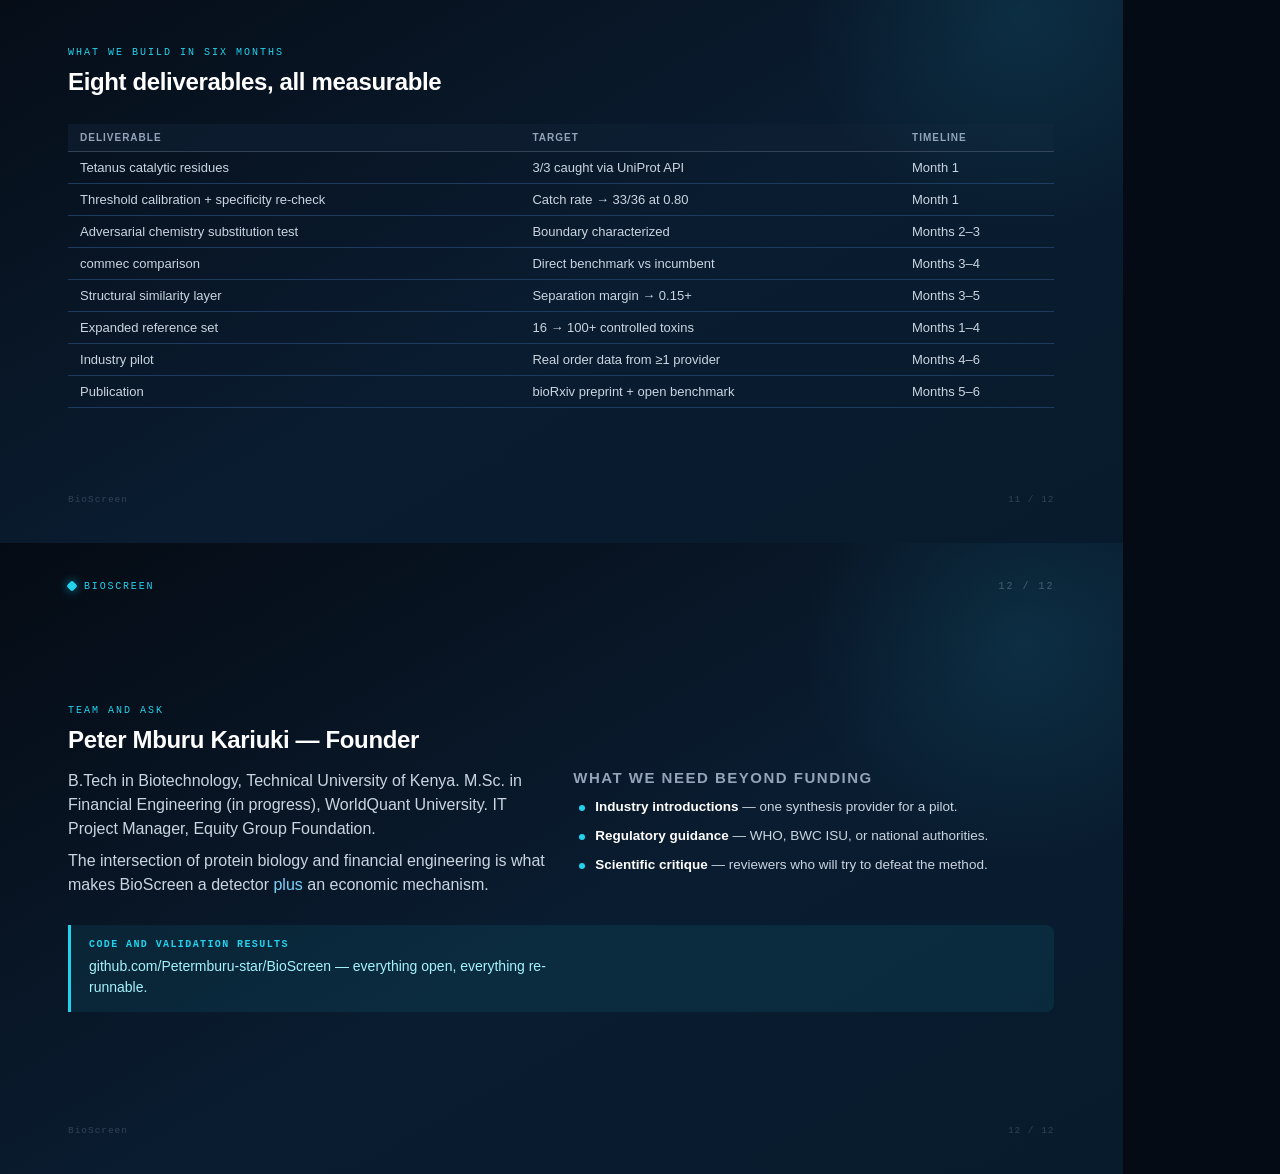
==== commit a977b079: "docs: rewrite PITCH_DECK with corrected numbers + CF layer 7 targeted replacements across the deck: " ====
--- a/reports/PITCH_DECK.html
+++ b/reports/PITCH_DECK.html
@@ -182,9 +182,9 @@
   <div class="brand"><span class="dot"></span>BioScreen</div>
   <div class="num">04 / 12</div>
   <div class="eyebrow">Layer 1 — Two independent detection methods</div>
-  <h2>Contrastive comparison + ordered catalytic fingerprint</h2>
+  <h2>ESM fingerprint + context-free fallback</h2>
   <p class="big">Every existing tool compares <strong>whole proteins</strong>. That fails because at the whole-protein level, every folded protein resembles every other.</p>
-  <p class="big">We run <strong>two detectors</strong> on the same embedding and OR them together:</p>
+  <p class="big">We run <strong>two detectors</strong> and OR them together:</p>
   <div class="flow">
 <span class="hl">1. Contrastive</span>  —  whole-protein comparison
     Δ = max_toxin_similarity − max_safe_similarity
@@ -248,14 +248,15 @@
   <div class="metric-grid">
     <div class="metric"><div class="k">EvoDiff ricin variants</div><div class="v ok">5 / 5</div><div class="sub">fingerprint caught</div></div>
     <div class="metric"><div class="k">BLAST on same</div><div class="v warn">0 / 5</div><div class="sub">all evaded</div></div>
-    <div class="metric"><div class="k">Full 16-toxin EvoDiff</div><div class="v ok">26 / 36</div><div class="sub">72% caught</div></div>
-    <div class="metric"><div class="k">Human false positives</div><div class="v ok">0 / 60</div><div class="sub">across 4 fingerprints</div></div>
+    <div class="metric"><div class="k">ESM fingerprint</div><div class="v">20 / 39</div><div class="sub">51.3% preserved</div></div>
+    <div class="metric"><div class="k">Context-free</div><div class="v ok">39 / 39</div><div class="sub">100% preserved, 0/39 aggressive</div></div>
   </div>
   <table style="margin-top:16px">
     <thead><tr><th>Test</th><th>Result</th><th>Recorded in</th></tr></thead>
     <tbody>
       <tr><td>EvoDiff ricin variant detection</td><td class="pos">5/5 caught (BLAST 0.18, us 0.86–0.97)</td><td class="num">results/evodiff_fingerprint_validation.json</td></tr>
-      <tr><td>Full 12-toxin benchmark</td><td class="pos">BLAST evaded 36/36, FP caught 26/36</td><td class="num">results/evodiff_16toxins_full.json</td></tr>
+      <tr><td>Full 13-toxin benchmark (preserved)</td><td class="pos">BLAST 39/39, ESM 20/39, CF 39/39</td><td class="num">results/evodiff_16toxins_v2_preserved.json</td></tr>
+      <tr><td>Full 13-toxin benchmark (aggressive)</td><td class="pos">BLAST 39/39, ESM 0/39, CF 0/39</td><td class="num">results/evodiff_16toxins_v2_aggressive.json</td></tr>
       <tr><td>Circularity control</td><td class="pos">Preserved 0.925 vs aggressive 0.495</td><td class="num">results/fingerprint_discrimination_test.json</td></tr>
       <tr><td>Generalization (4 mechanisms)</td><td class="pos">Separation 0.62 – 0.71</td><td class="num">results/generalization_4toxins.json</td></tr>
       <tr><td>Human specificity (60 proteins)</td><td class="pos">Zero false positives</td><td class="num">results/specificity_60human.json</td></tr>
@@ -269,13 +270,13 @@
   <div class="brand"><span class="dot"></span>BioScreen</div>
   <div class="num">08 / 12</div>
   <div class="eyebrow">The key result</div>
-  <h2>We reproduced Microsoft's threat — and caught 72% of it</h2>
+  <h2>We reproduced Microsoft's threat — two layers, one solution</h2>
   <div class="grid2">
     <div>
-      <p class="big"><strong>Setup:</strong> 12 mechanistically distinct toxins. 3 EvoDiff variants each = 36 variants. Catalytic windows protected (±8 residues). Sequence identity to native: 0.7–2.5%.</p>
-      <p class="big"><strong>BLAST:</strong> evaded <em>36/36 (100%)</em>.</p>
-      <p class="big"><strong>Fingerprint:</strong> caught <em>26/36 (72%)</em>.</p>
-      <p class="big"><strong>Circularity ruled out:</strong> destroying the catalytic window drops the score to 0.495 — same as safe human proteins.</p>
+      <p class="big"><strong>Setup:</strong> 13 mechanistically distinct toxins. 3 EvoDiff variants each = 39 variants per mode. Catalytic windows protected (±8 residues) or destroyed (aggressive).</p>
+      <p class="big"><strong>BLAST:</strong> evaded <em>39/39 (100%)</em> in both modes.</p>
+      <p class="big"><strong>ESM fingerprint:</strong> caught <em>20/39 (51.3%)</em> preserved. Limited by embedding context-dependence.</p>
+      <p class="big"><strong>Context-free layer:</strong> caught <em>39/39</em> preserved and correctly rejected <em>0/39</em> aggressive.</p>
     </div>
     <div>
       <table>
@@ -323,7 +324,7 @@
       </tr>
       <tr>
         <td><strong>Adversarial</strong></td>
-        <td>Pre-computed 12-toxin comparison. BLAST 0/36, fingerprint 26/36.</td>
+        <td>Pre-computed 13-toxin comparison. BLAST 39/39 evaded, ESM 20/39, CF 39/39.</td>
       </tr>
       <tr>
         <td><strong>Re-run</strong></td>
@@ -345,9 +346,9 @@
   <div class="eyebrow">Honest limitations</div>
   <h2>What we know we don't know</h2>
   <ul>
-    <li><strong>Only 12 of 16 toxins have fingerprints.</strong> The other 4 are binding or pore-forming — no catalytic residues to protect. A structural layer handles them in the accelerator phase.</li>
-    <li><strong>Tetanus catalytic residues unverified.</strong> 1/3 caught. UniProt API query is the first accelerator deliverable.</li>
-    <li><strong>7 toxins at 2/3 caught.</strong> Misses landed at 0.80–0.84 — one point below threshold. Tuning to 0.80 could recover them, pending specificity re-check.</li>
+    <li><strong>Only 13 of 17 toxins have fingerprints.</strong> The other 4 are binding or pore-forming — no catalytic residues to protect. A structural layer handles them in the accelerator phase.</li>
+    <li><strong>ESM fingerprint catches 51.3%.</strong> Embedding-based fingerprints are context-sensitive — the embedding shifts when the scaffold is redesigned, even if the catalytic residues are preserved.</li>
+    <li><strong>Context-free layer catches 39/39 preserved, 0/39 aggressive.</strong> Invariant to scaffold redesign. Adversarial variants (preserve residues, break geometry) remain untested.</li>
     <li><strong>Adversarial chemistry substitution untested</strong> (E→D, R→K, Y→F).</li>
     <li><strong>Only EvoDiff tested as a generator.</strong></li>
     <li><strong>No wet-lab validation.</strong> All results computational. In vitro confirmation is part of the $50K scope.</li>
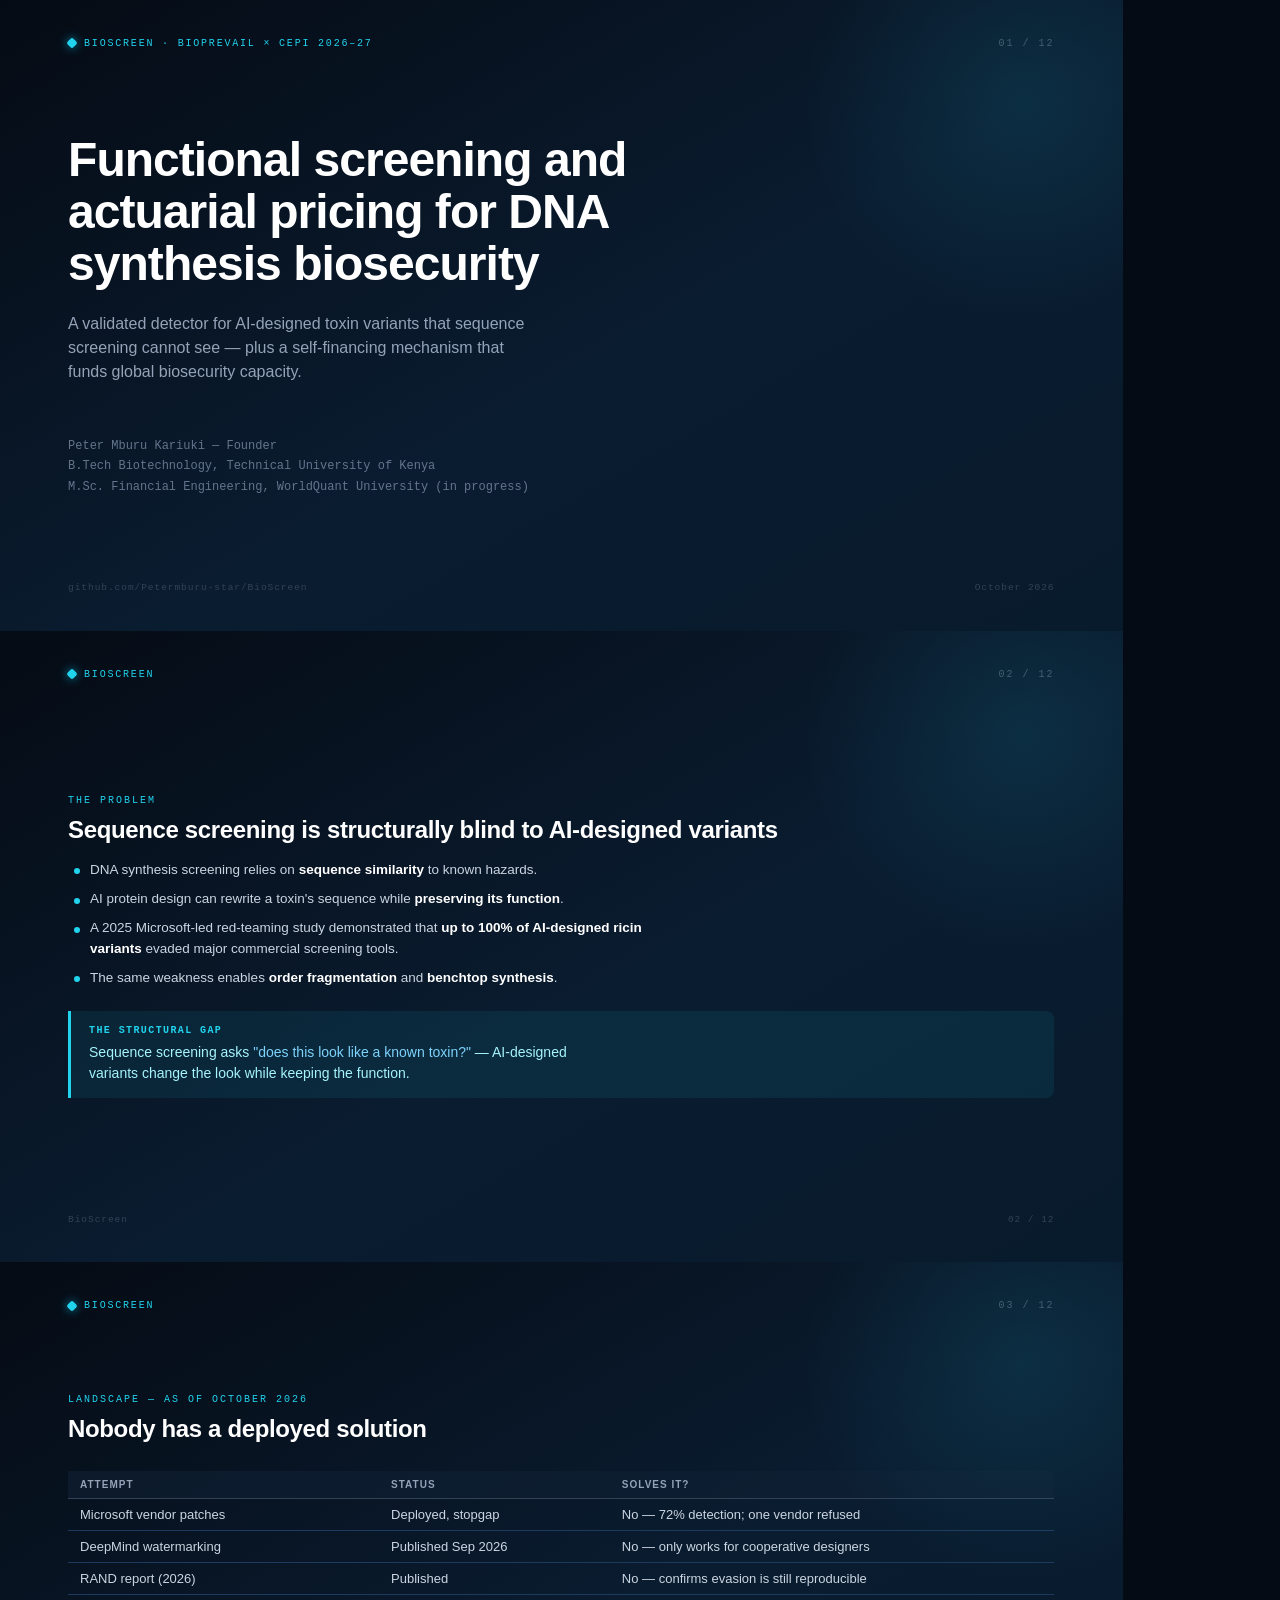
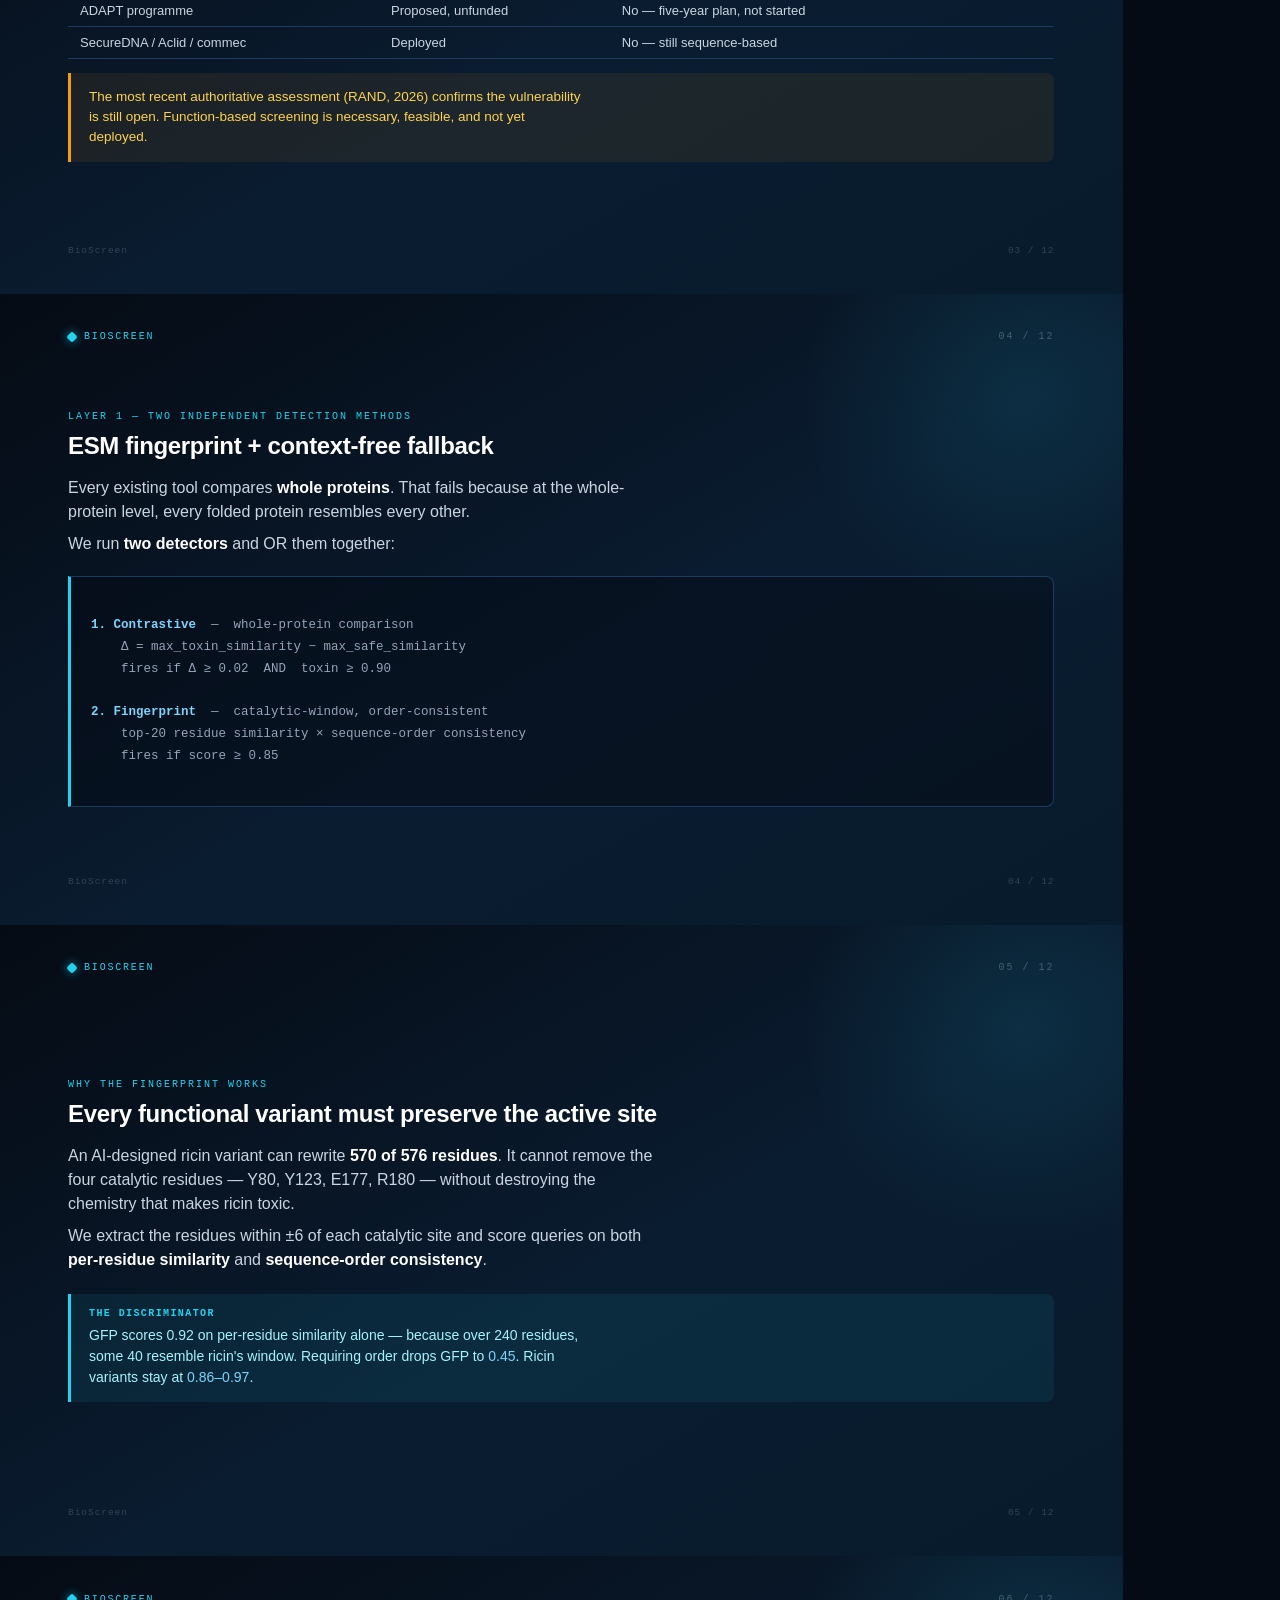
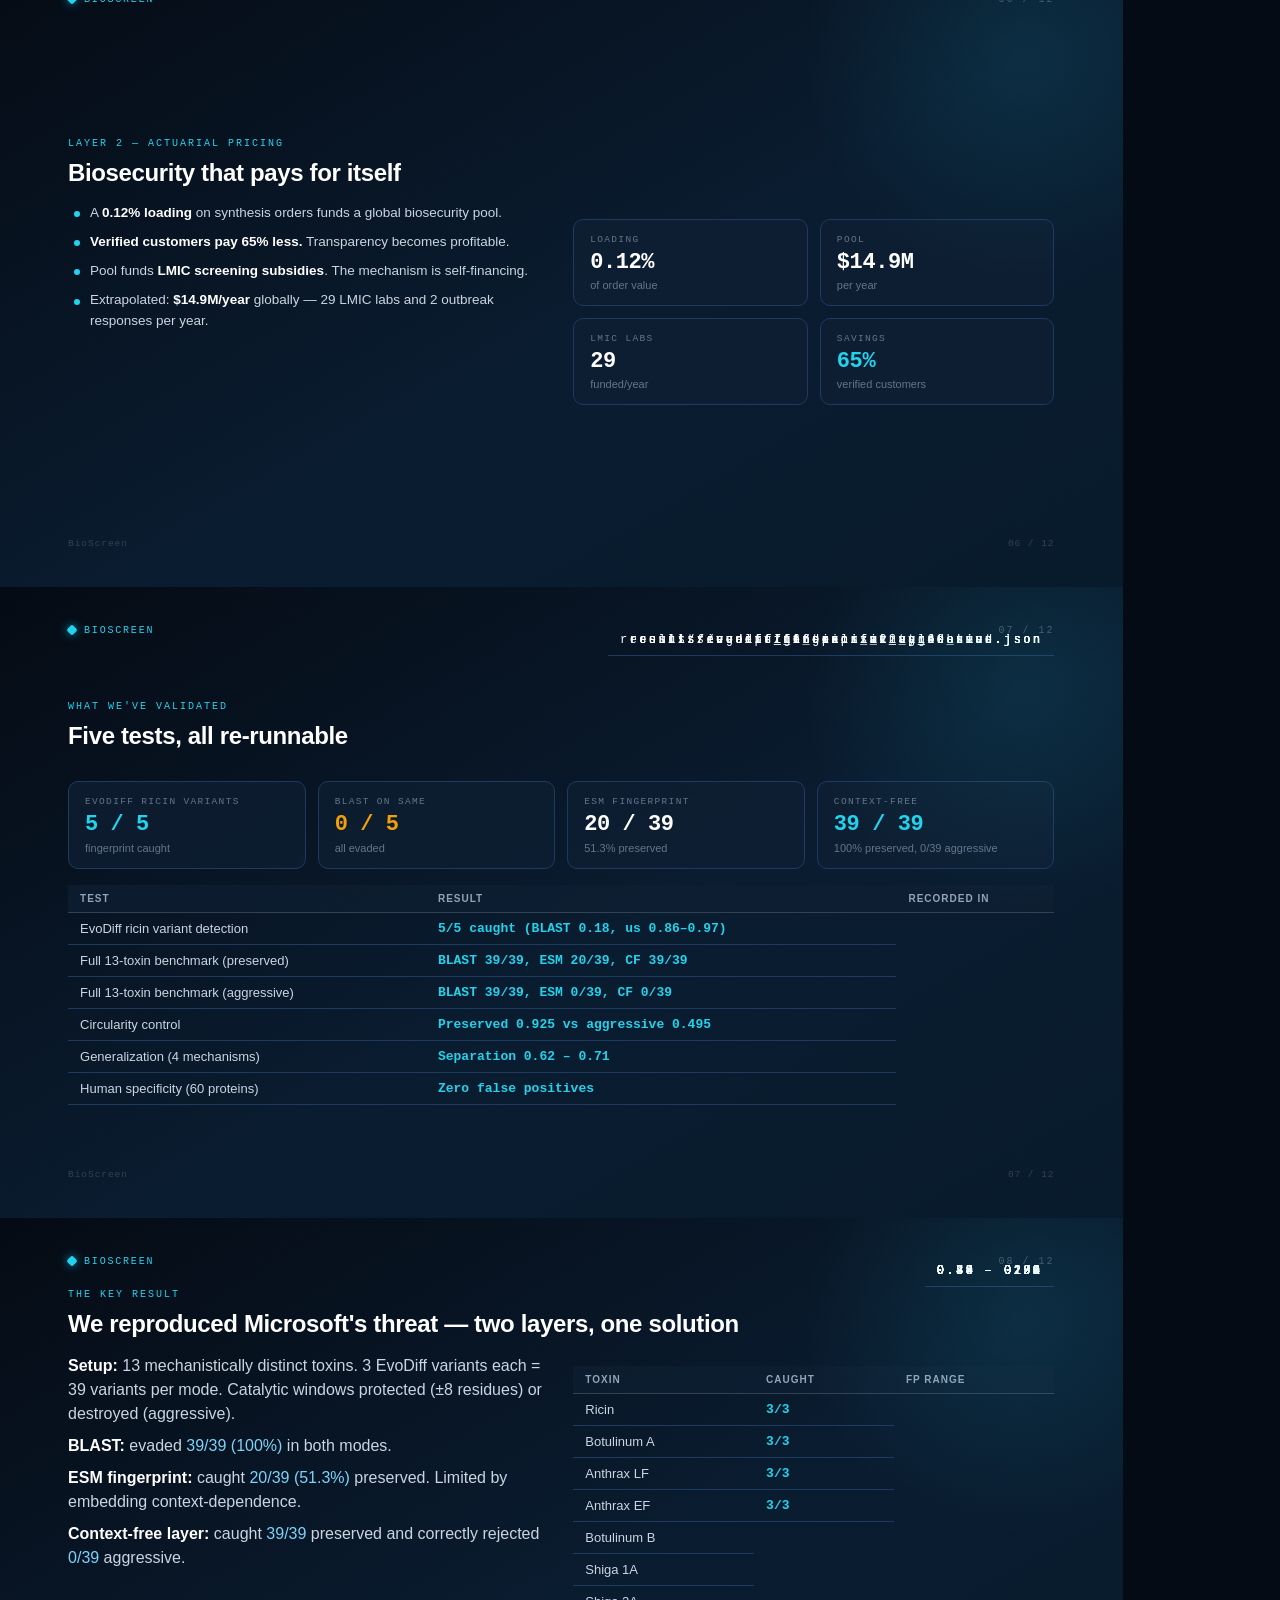
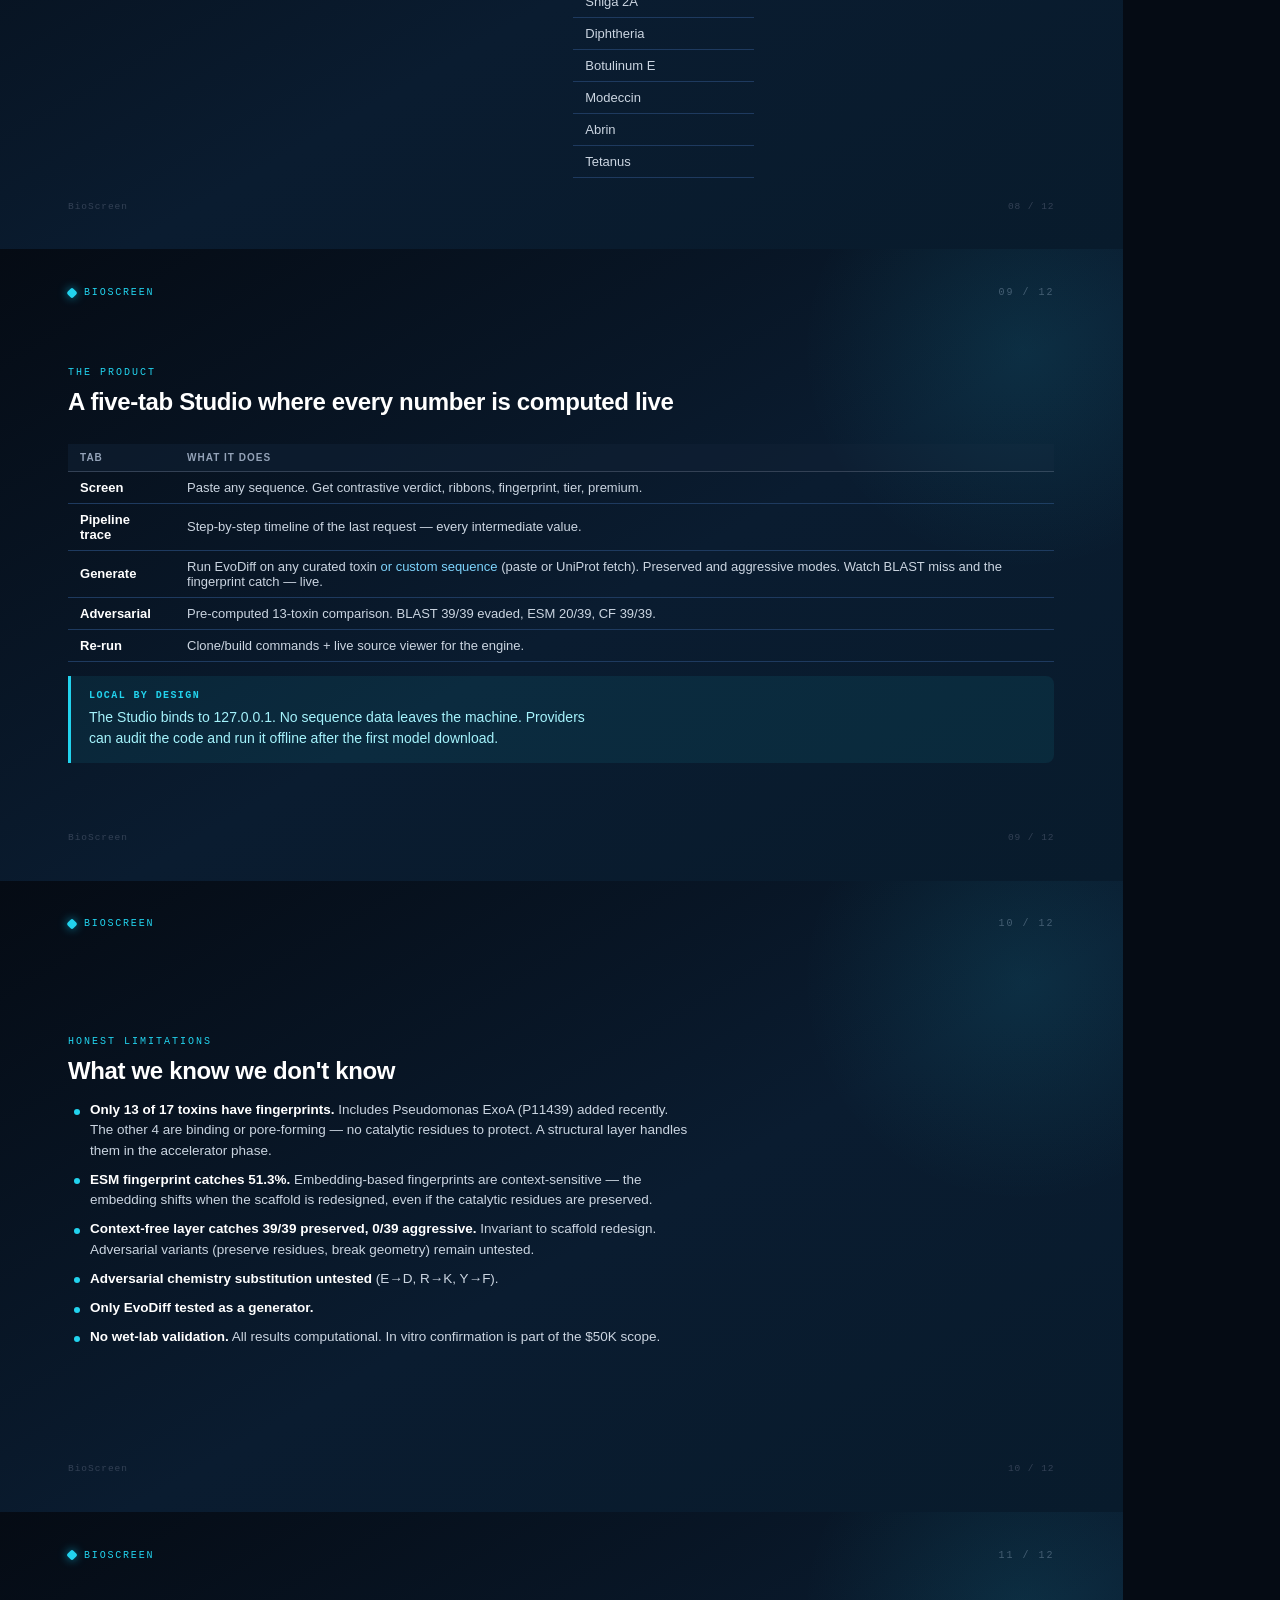
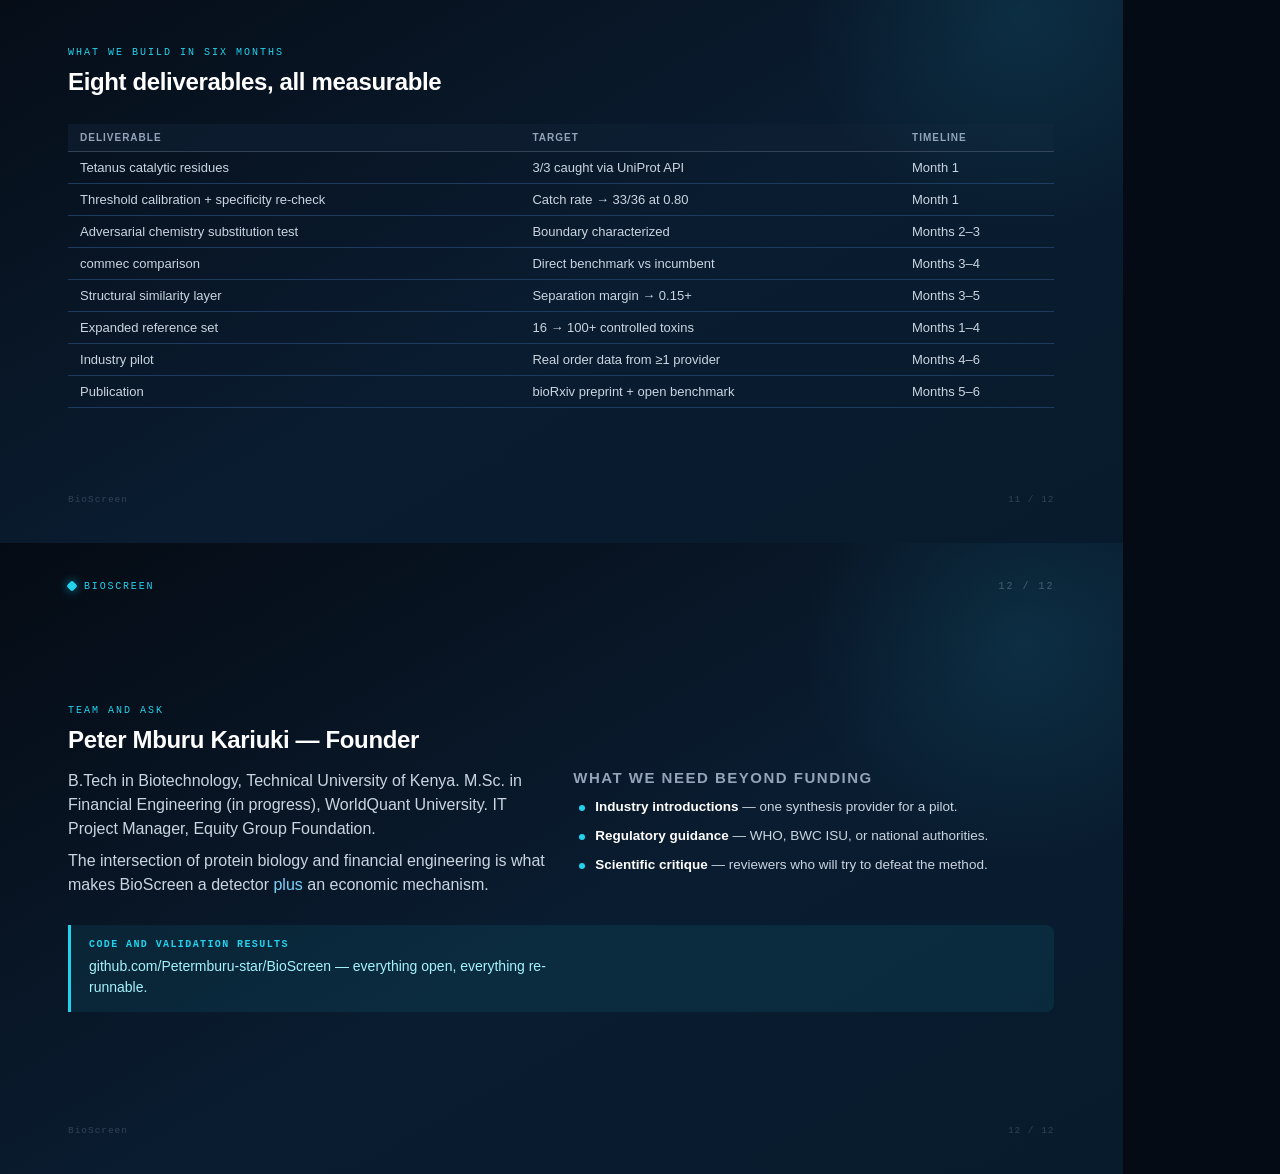
==== commit a2fab4ed: "docs: add P11439 to reference tables; fix tetanus label WHITEPAPER §2 reference set table: - Added P" ====
--- a/reports/PITCH_DECK.html
+++ b/reports/PITCH_DECK.html
@@ -346,7 +346,7 @@
   <div class="eyebrow">Honest limitations</div>
   <h2>What we know we don't know</h2>
   <ul>
-    <li><strong>Only 13 of 17 toxins have fingerprints.</strong> The other 4 are binding or pore-forming — no catalytic residues to protect. A structural layer handles them in the accelerator phase.</li>
+    <li><strong>Only 13 of 17 toxins have fingerprints.</strong> Includes Pseudomonas ExoA (P11439) added recently. The other 4 are binding or pore-forming — no catalytic residues to protect. A structural layer handles them in the accelerator phase.</li>
     <li><strong>ESM fingerprint catches 51.3%.</strong> Embedding-based fingerprints are context-sensitive — the embedding shifts when the scaffold is redesigned, even if the catalytic residues are preserved.</li>
     <li><strong>Context-free layer catches 39/39 preserved, 0/39 aggressive.</strong> Invariant to scaffold redesign. Adversarial variants (preserve residues, break geometry) remain untested.</li>
     <li><strong>Adversarial chemistry substitution untested</strong> (E→D, R→K, Y→F).</li>
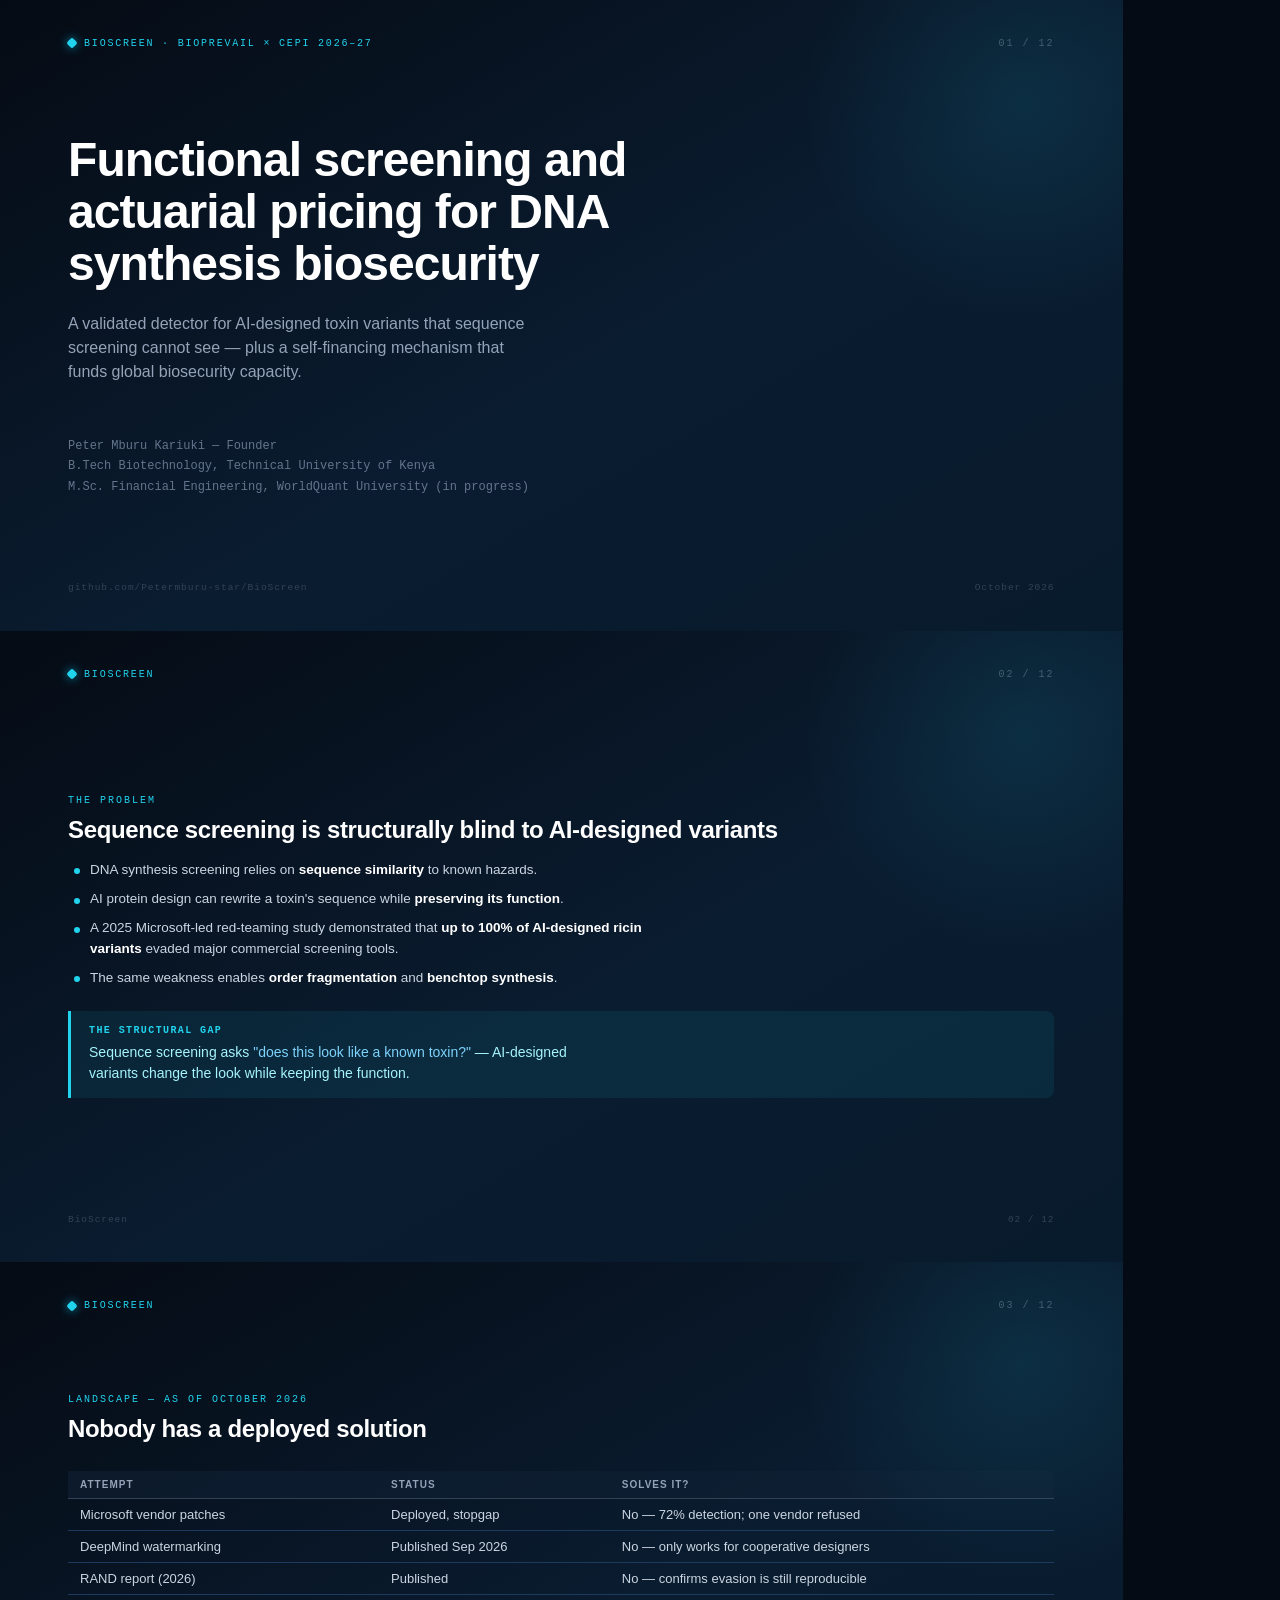
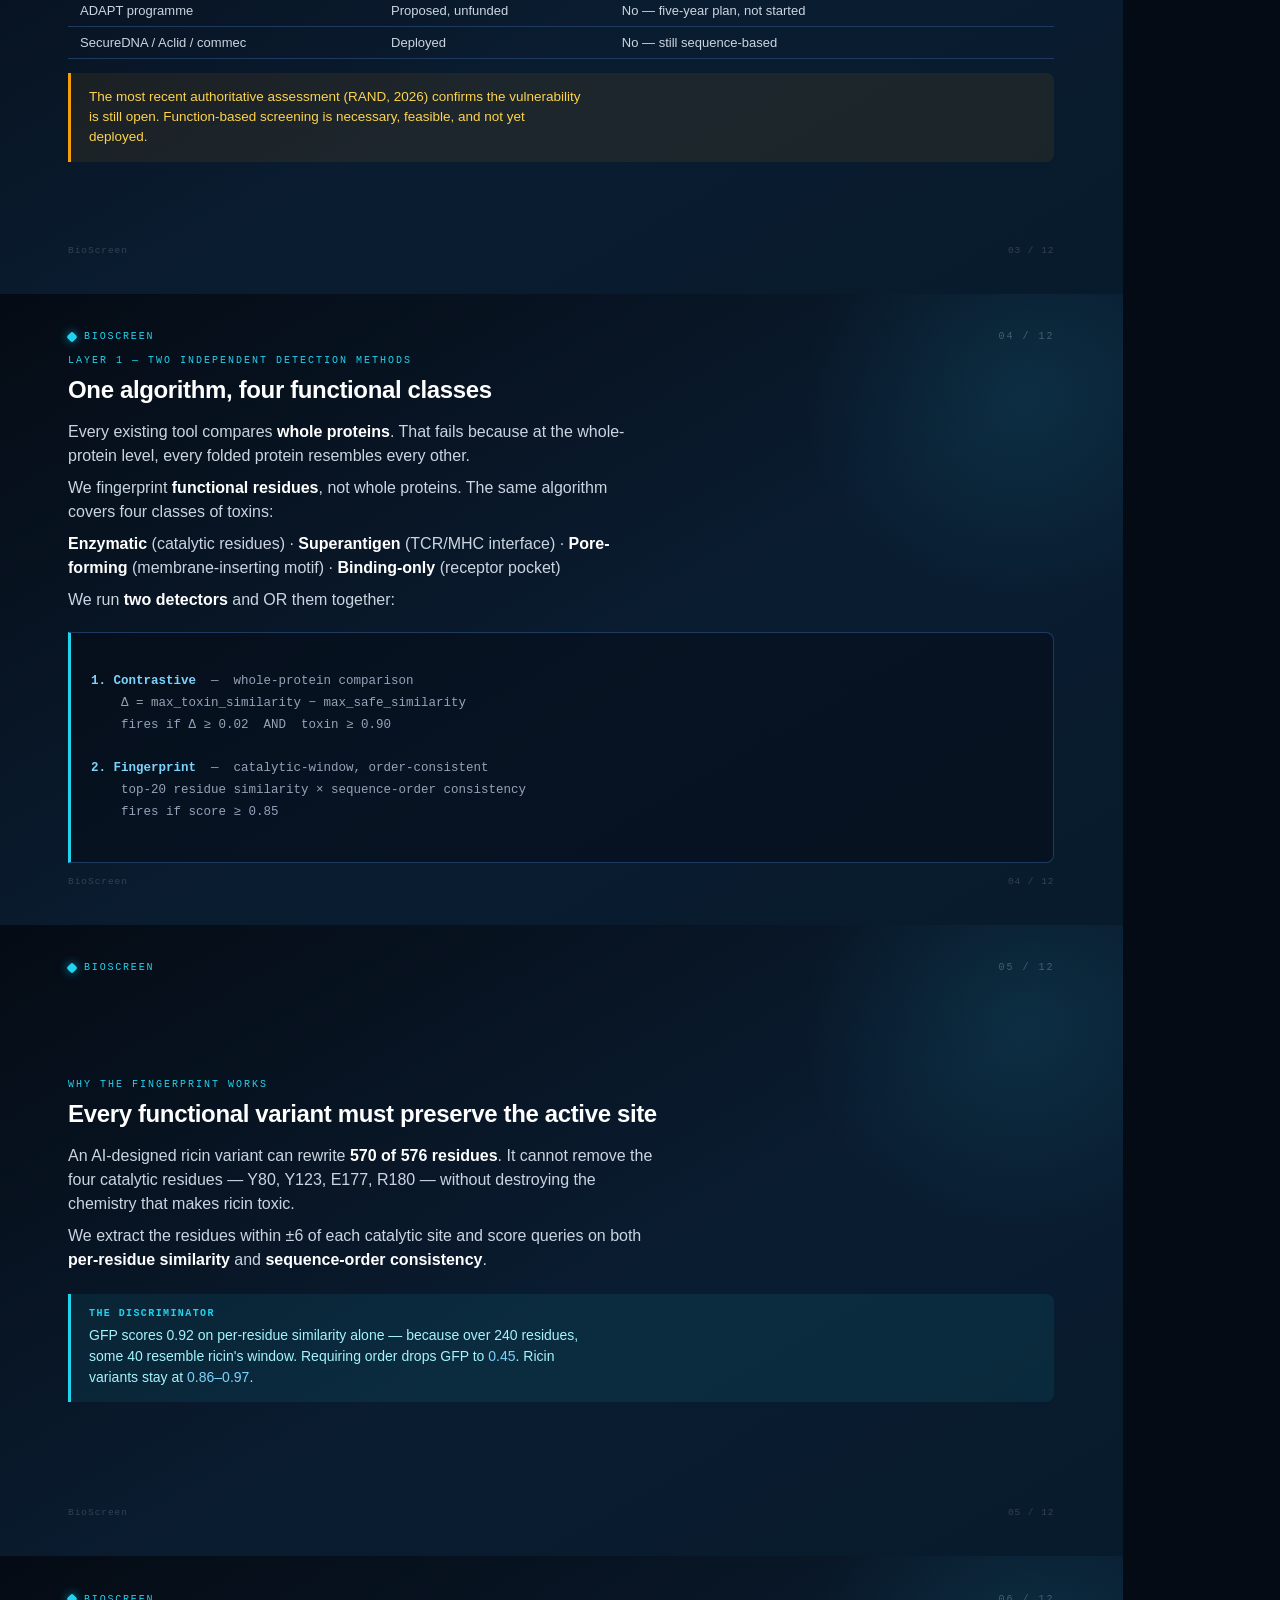
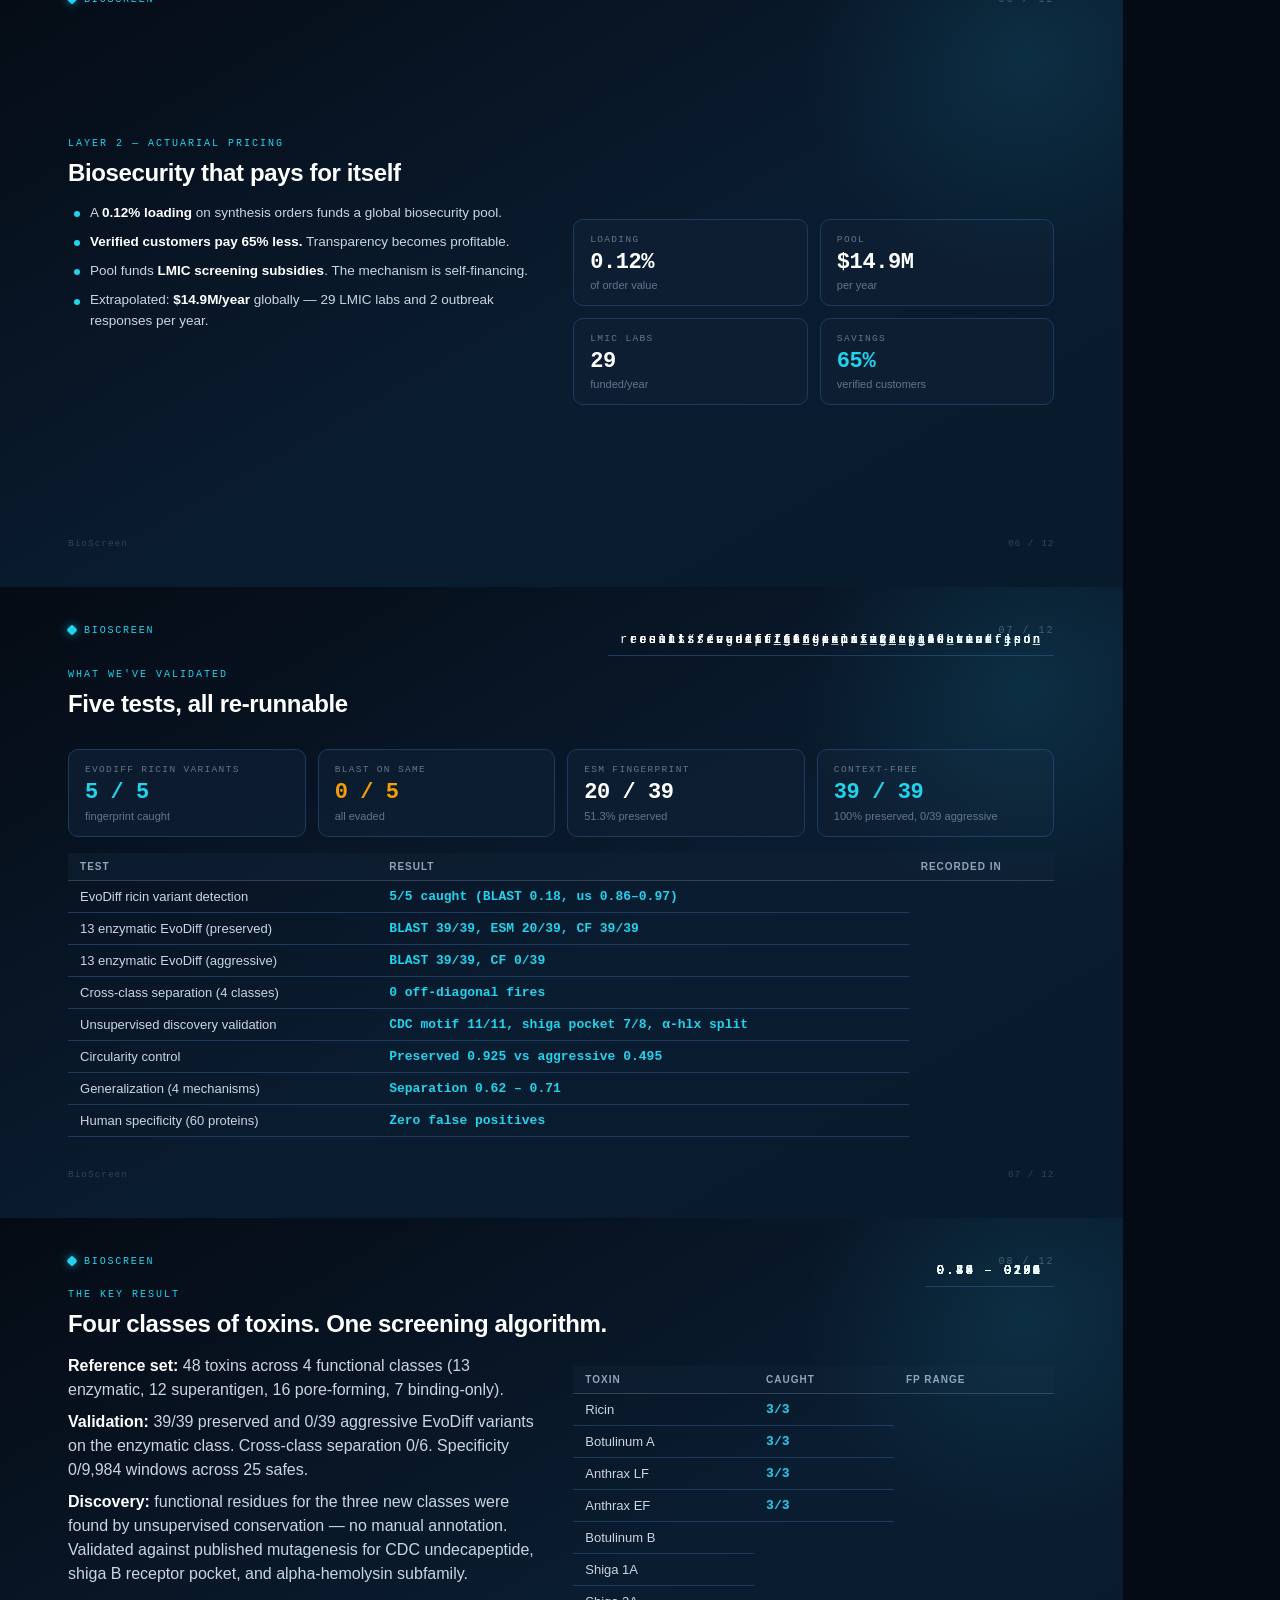
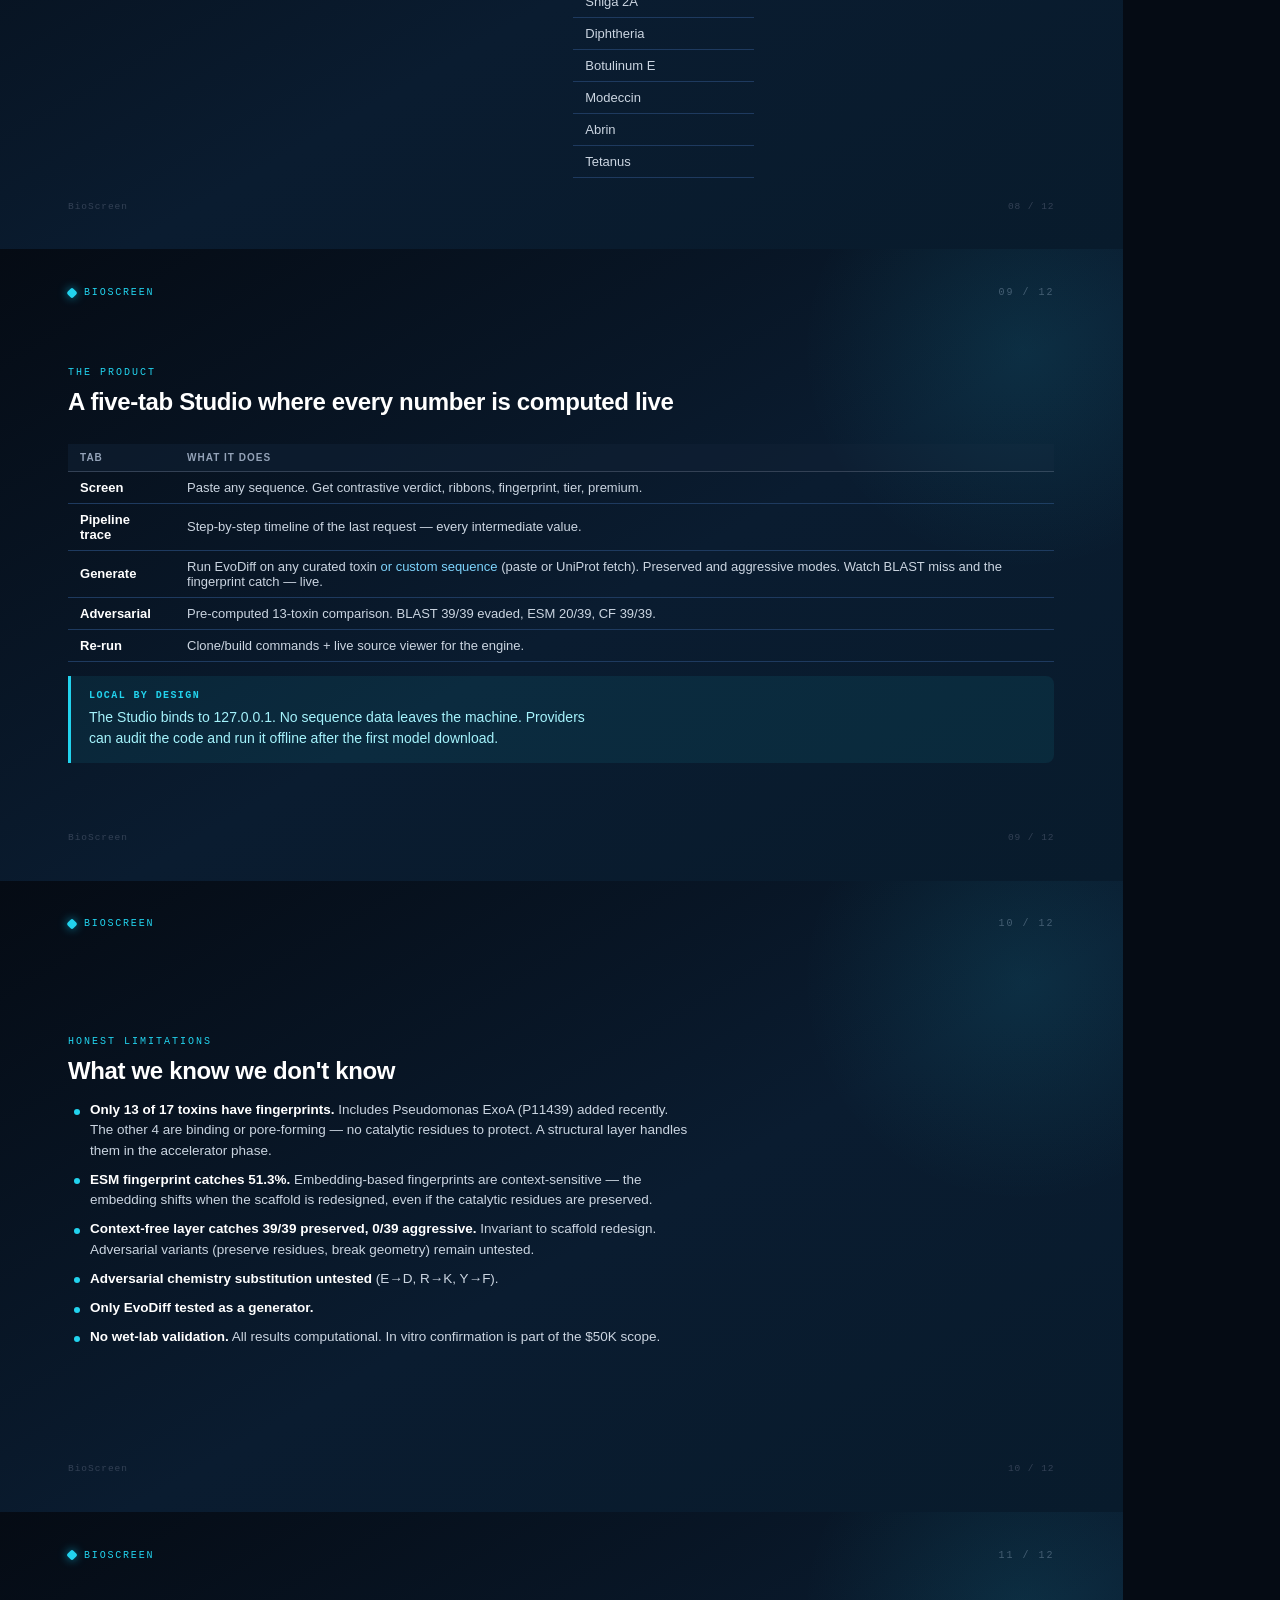
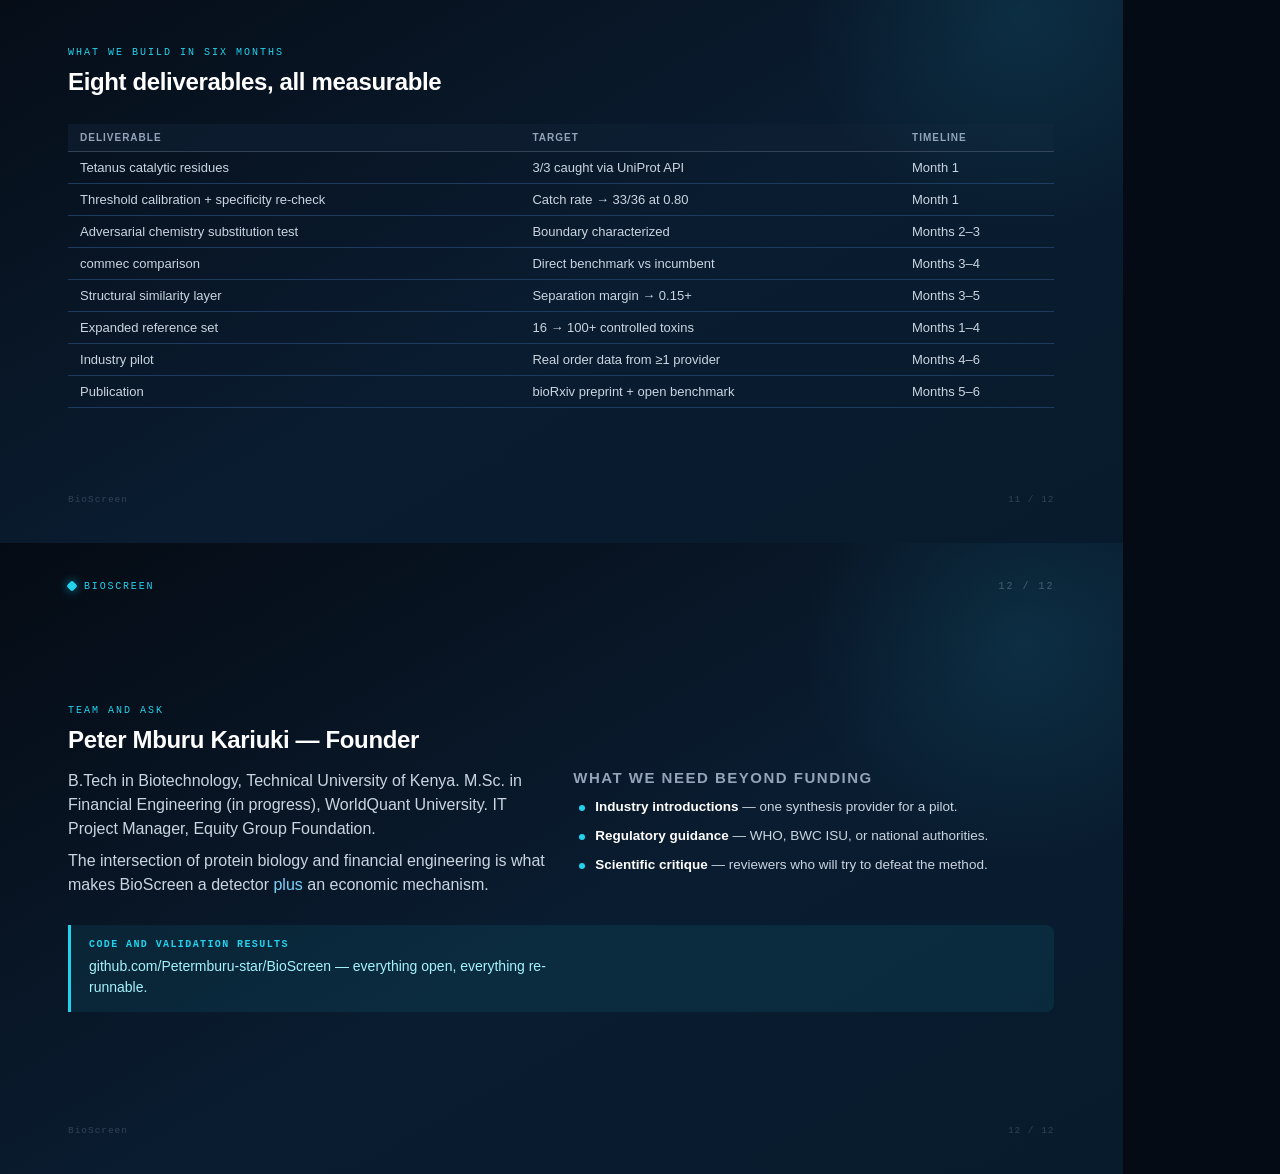
==== commit f7d29055: "docs: update PITCH_DECK for 48-toxin, 4-class state Slide 4: "ESM fingerprint + context-free fallbac" ====
--- a/reports/PITCH_DECK.html
+++ b/reports/PITCH_DECK.html
@@ -182,8 +182,10 @@
   <div class="brand"><span class="dot"></span>BioScreen</div>
   <div class="num">04 / 12</div>
   <div class="eyebrow">Layer 1 — Two independent detection methods</div>
-  <h2>ESM fingerprint + context-free fallback</h2>
+  <h2>One algorithm, four functional classes</h2>
   <p class="big">Every existing tool compares <strong>whole proteins</strong>. That fails because at the whole-protein level, every folded protein resembles every other.</p>
+  <p class="big">We fingerprint <strong>functional residues</strong>, not whole proteins. The same algorithm covers four classes of toxins:</p>
+  <p class="big"><strong>Enzymatic</strong> (catalytic residues) &middot; <strong>Superantigen</strong> (TCR/MHC interface) &middot; <strong>Pore-forming</strong> (membrane-inserting motif) &middot; <strong>Binding-only</strong> (receptor pocket)</p>
   <p class="big">We run <strong>two detectors</strong> and OR them together:</p>
   <div class="flow">
 <span class="hl">1. Contrastive</span>  —  whole-protein comparison
@@ -255,8 +257,10 @@
     <thead><tr><th>Test</th><th>Result</th><th>Recorded in</th></tr></thead>
     <tbody>
       <tr><td>EvoDiff ricin variant detection</td><td class="pos">5/5 caught (BLAST 0.18, us 0.86–0.97)</td><td class="num">results/evodiff_fingerprint_validation.json</td></tr>
-      <tr><td>Full 13-toxin benchmark (preserved)</td><td class="pos">BLAST 39/39, ESM 20/39, CF 39/39</td><td class="num">results/evodiff_16toxins_v2_preserved.json</td></tr>
-      <tr><td>Full 13-toxin benchmark (aggressive)</td><td class="pos">BLAST 39/39, ESM 0/39, CF 0/39</td><td class="num">results/evodiff_16toxins_v2_aggressive.json</td></tr>
+      <tr><td>13 enzymatic EvoDiff (preserved)</td><td class="pos">BLAST 39/39, ESM 20/39, CF 39/39</td><td class="num">results/evodiff_16toxins_v2_preserved.json</td></tr>
+      <tr><td>13 enzymatic EvoDiff (aggressive)</td><td class="pos">BLAST 39/39, CF 0/39</td><td class="num">results/evodiff_16toxins_v2_aggressive.json</td></tr>
+      <tr><td>Cross-class separation (4 classes)</td><td class="pos">0 off-diagonal fires</td><td class="num">_results in repo_</td></tr>
+      <tr><td>Unsupervised discovery validation</td><td class="pos">CDC motif 11/11, shiga pocket 7/8, α-hlx split</td><td class="num">_mutagenesis-verified_</td></tr>
       <tr><td>Circularity control</td><td class="pos">Preserved 0.925 vs aggressive 0.495</td><td class="num">results/fingerprint_discrimination_test.json</td></tr>
       <tr><td>Generalization (4 mechanisms)</td><td class="pos">Separation 0.62 – 0.71</td><td class="num">results/generalization_4toxins.json</td></tr>
       <tr><td>Human specificity (60 proteins)</td><td class="pos">Zero false positives</td><td class="num">results/specificity_60human.json</td></tr>
@@ -270,13 +274,12 @@
   <div class="brand"><span class="dot"></span>BioScreen</div>
   <div class="num">08 / 12</div>
   <div class="eyebrow">The key result</div>
-  <h2>We reproduced Microsoft's threat — two layers, one solution</h2>
+  <h2>Four classes of toxins. One screening algorithm.</h2>
   <div class="grid2">
     <div>
-      <p class="big"><strong>Setup:</strong> 13 mechanistically distinct toxins. 3 EvoDiff variants each = 39 variants per mode. Catalytic windows protected (±8 residues) or destroyed (aggressive).</p>
-      <p class="big"><strong>BLAST:</strong> evaded <em>39/39 (100%)</em> in both modes.</p>
-      <p class="big"><strong>ESM fingerprint:</strong> caught <em>20/39 (51.3%)</em> preserved. Limited by embedding context-dependence.</p>
-      <p class="big"><strong>Context-free layer:</strong> caught <em>39/39</em> preserved and correctly rejected <em>0/39</em> aggressive.</p>
+      <p class="big"><strong>Reference set:</strong> 48 toxins across 4 functional classes (13 enzymatic, 12 superantigen, 16 pore-forming, 7 binding-only).</p>
+      <p class="big"><strong>Validation:</strong> 39/39 preserved and 0/39 aggressive EvoDiff variants on the enzymatic class. Cross-class separation 0/6. Specificity 0/9,984 windows across 25 safes.</p>
+      <p class="big"><strong>Discovery:</strong> functional residues for the three new classes were found by unsupervised conservation — no manual annotation. Validated against published mutagenesis for CDC undecapeptide, shiga B receptor pocket, and alpha-hemolysin subfamily.</p>
     </div>
     <div>
       <table>
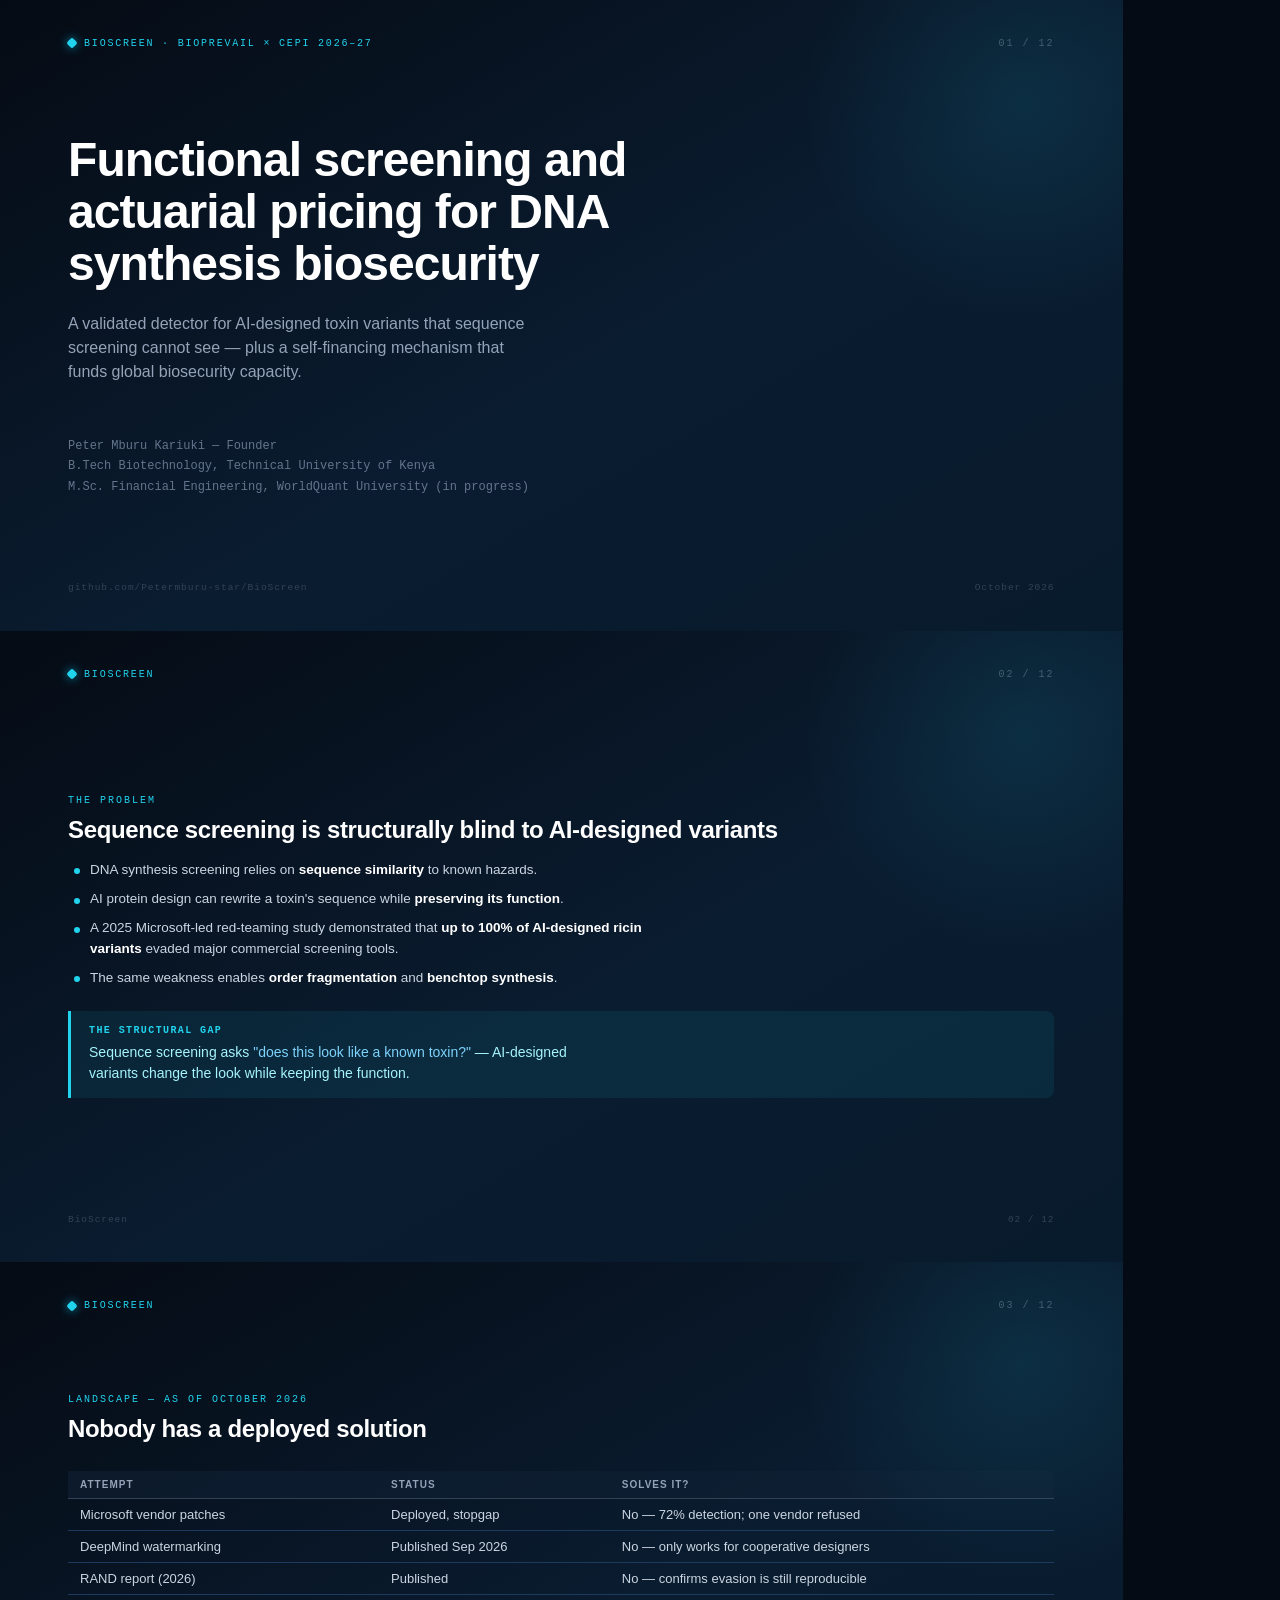
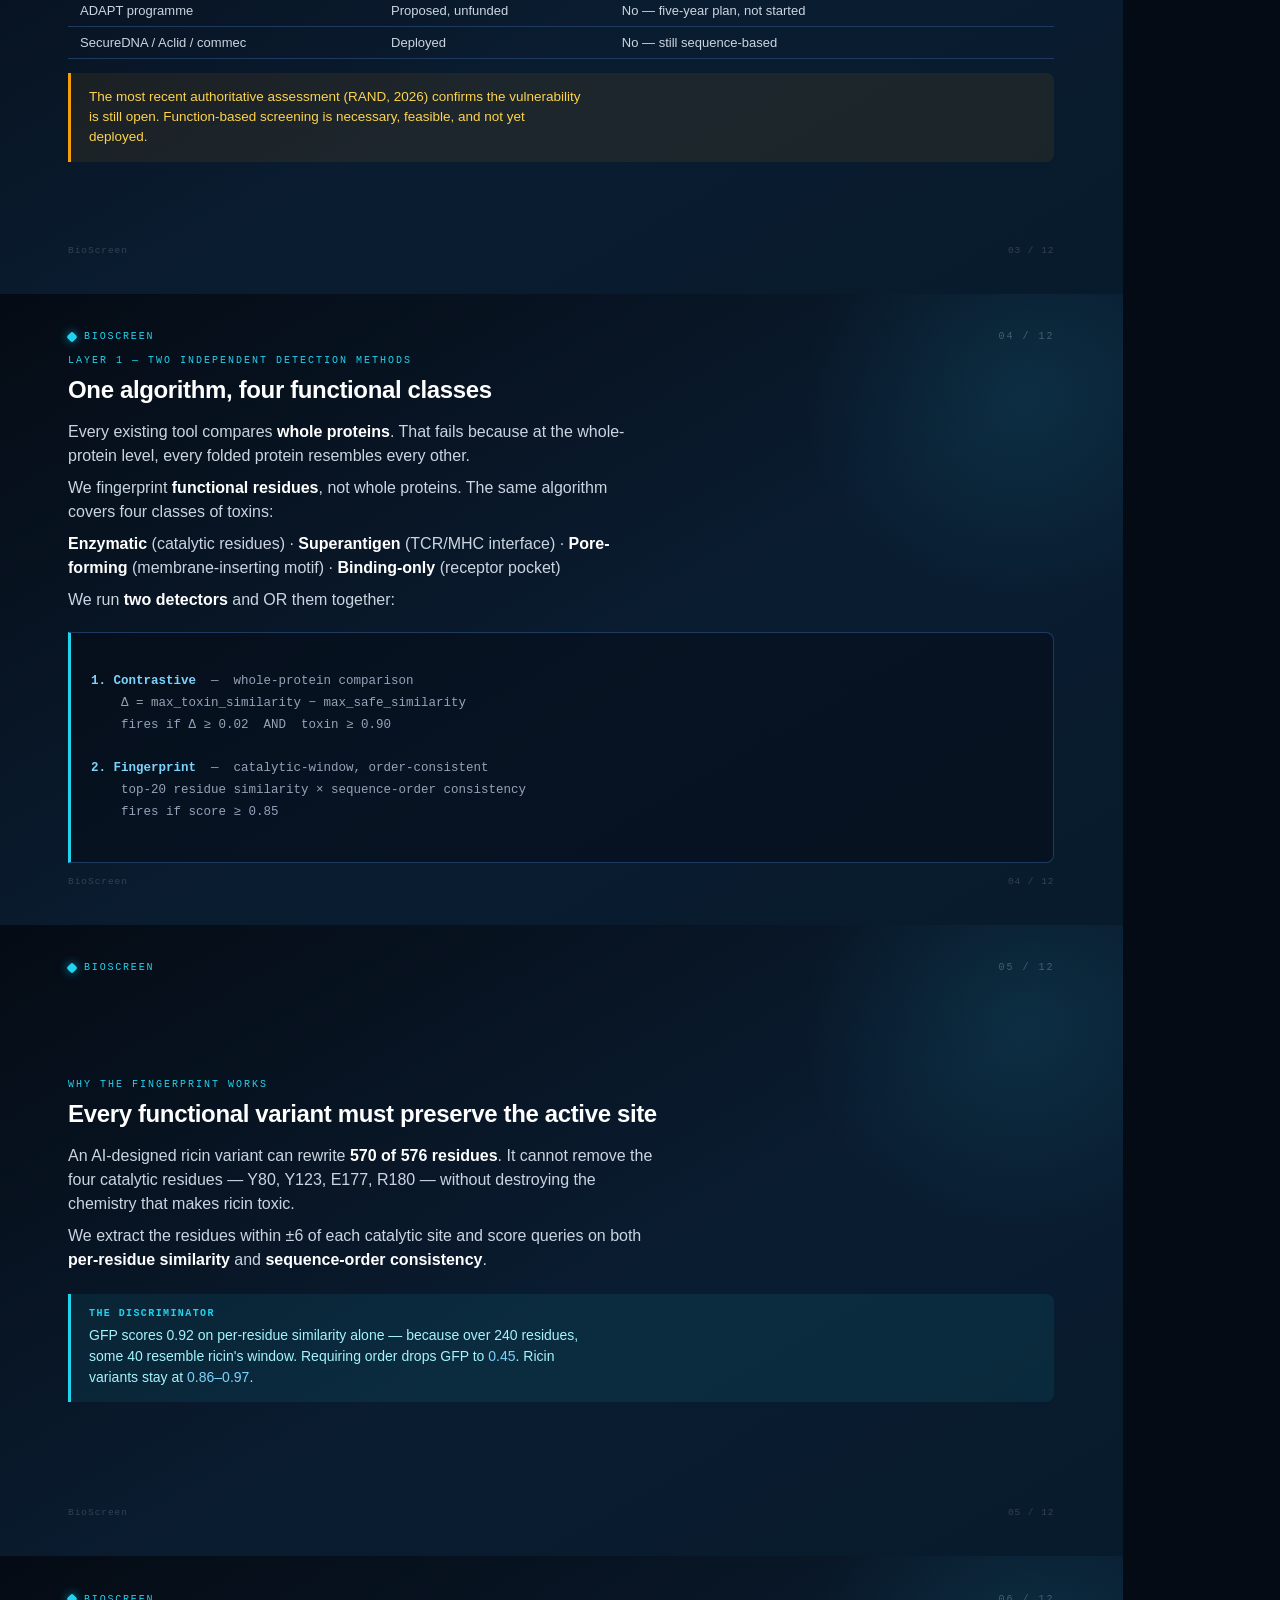
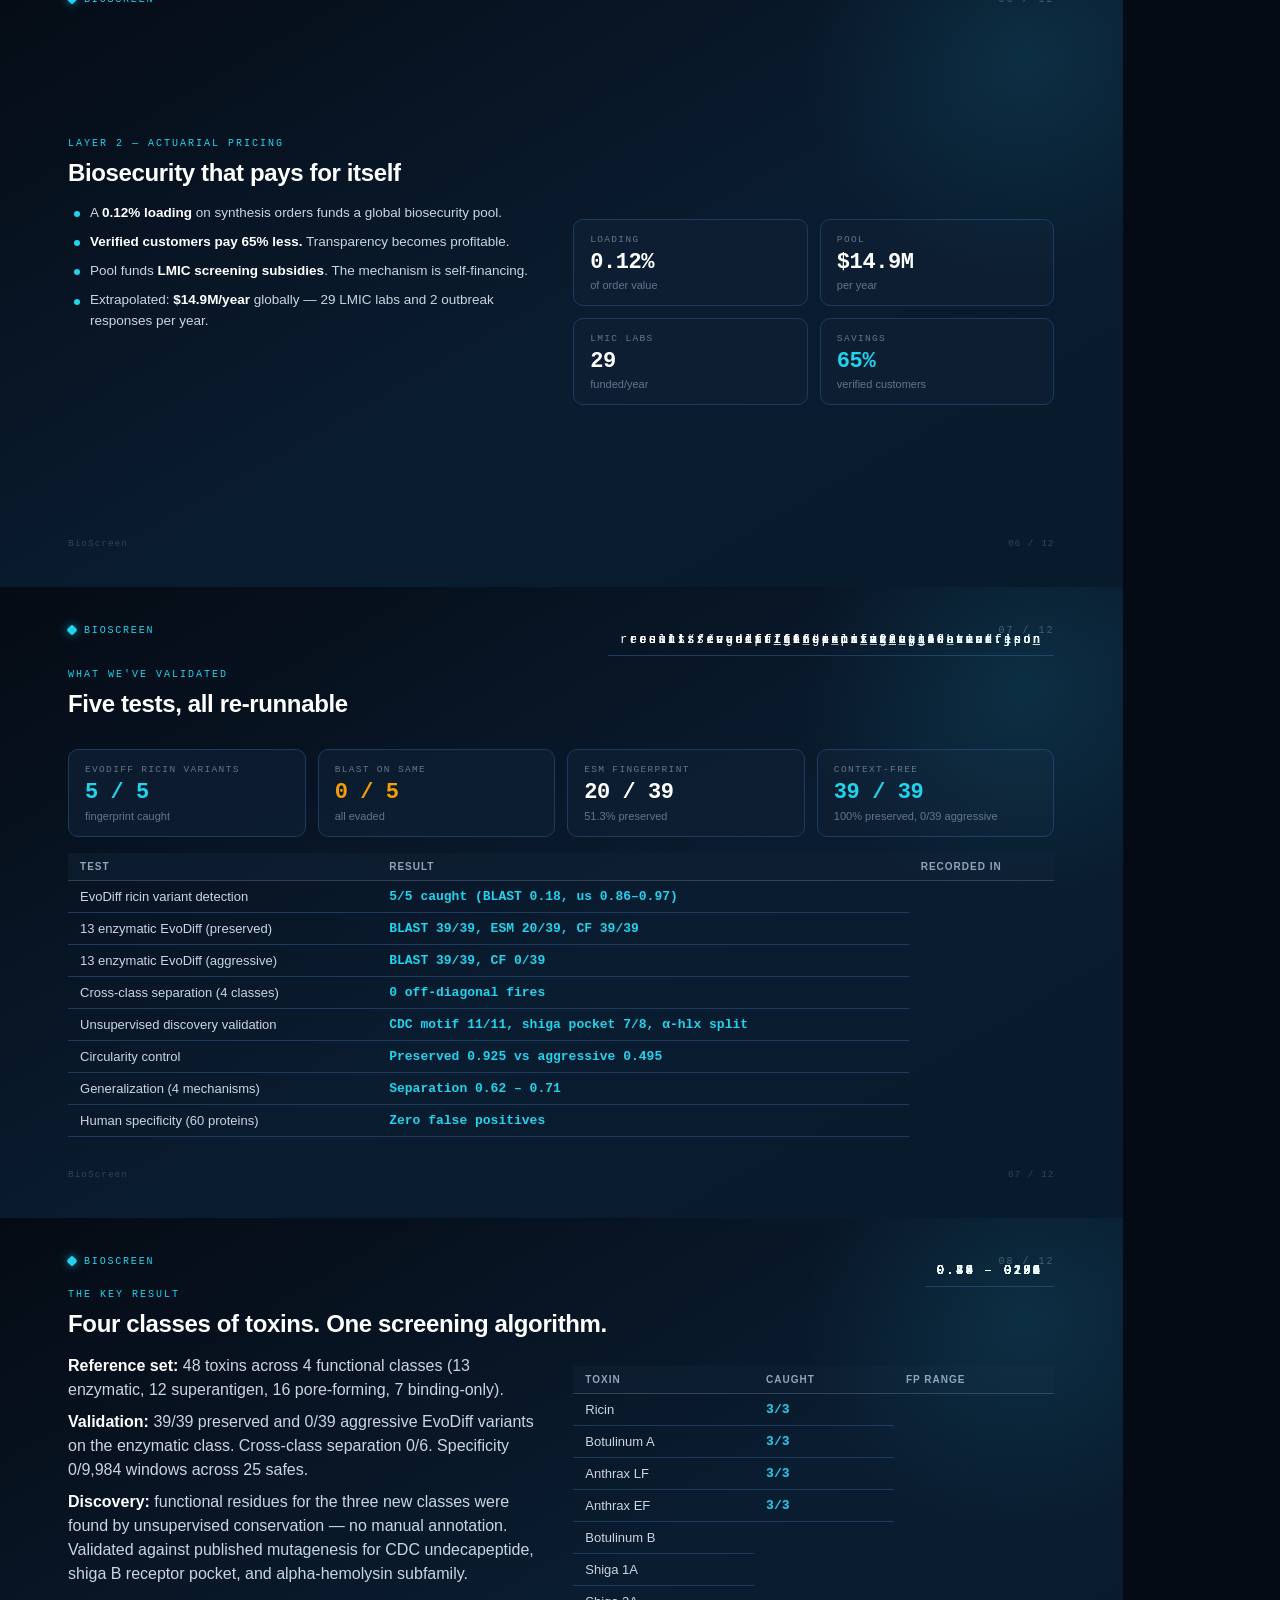
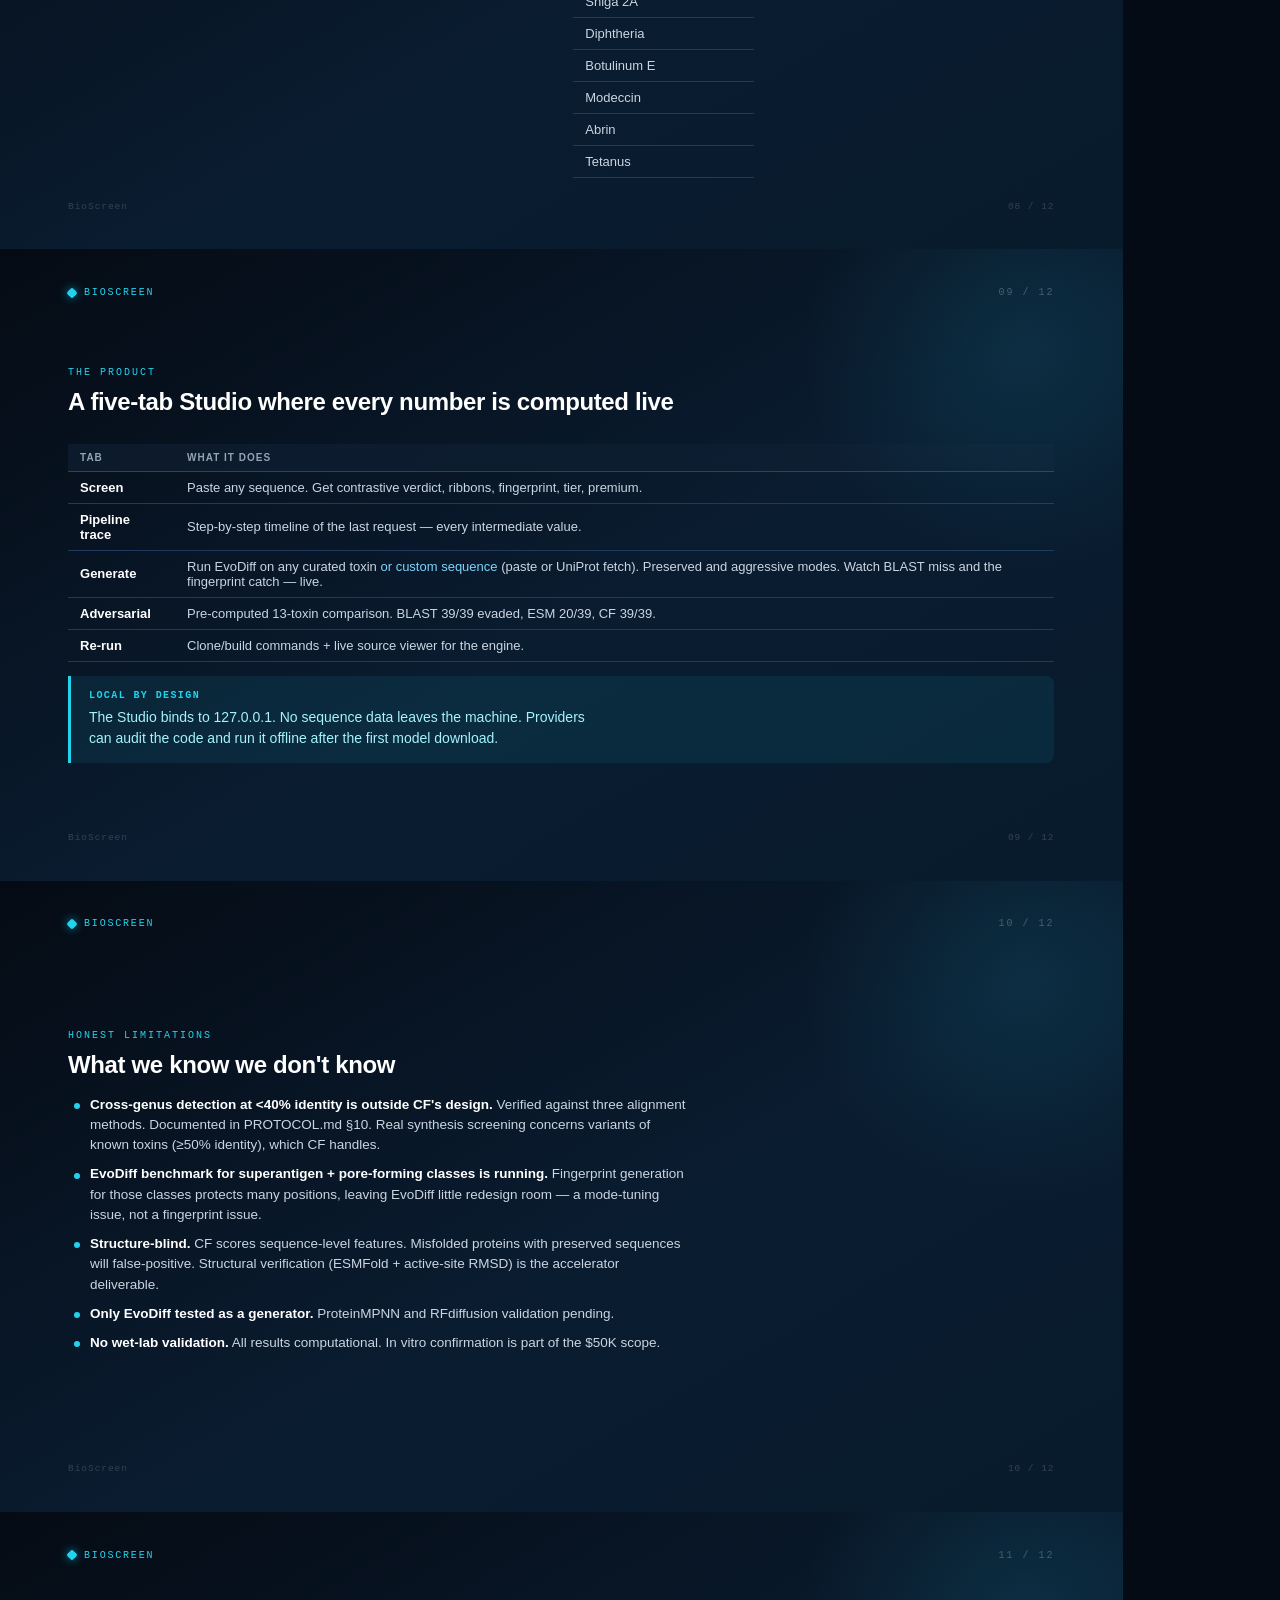
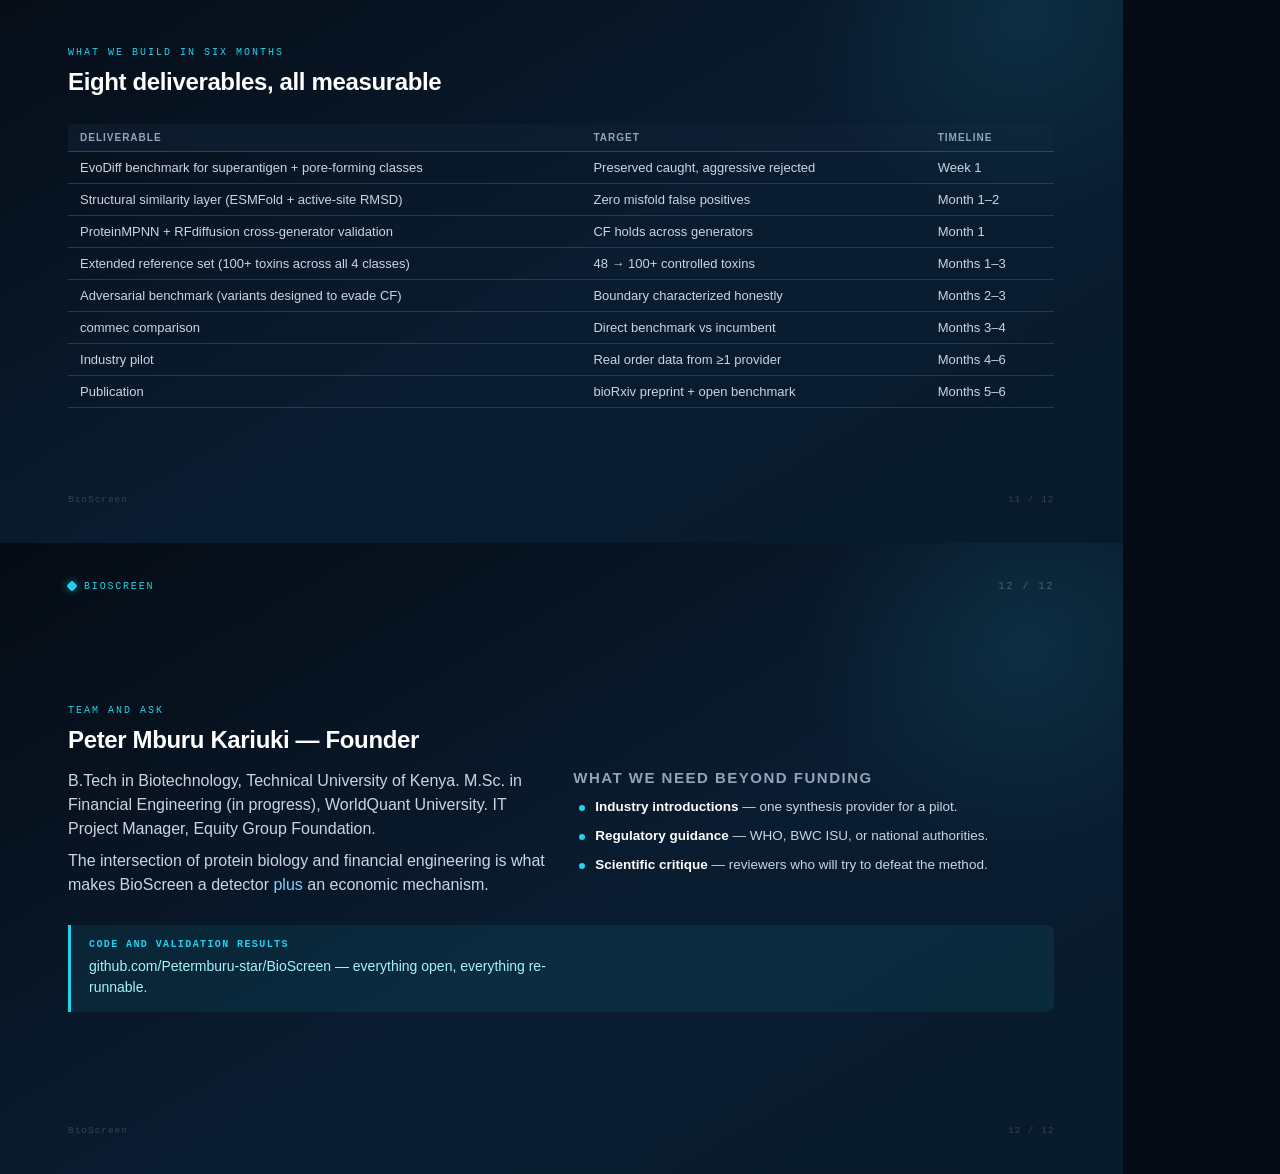
==== commit 8862a831: "docs: PITCH_DECK slides 10-11 -- current limitations and roadmap Slide 10 (limitations): replaced ou" ====
--- a/reports/PITCH_DECK.html
+++ b/reports/PITCH_DECK.html
@@ -349,11 +349,10 @@
   <div class="eyebrow">Honest limitations</div>
   <h2>What we know we don't know</h2>
   <ul>
-    <li><strong>Only 13 of 17 toxins have fingerprints.</strong> Includes Pseudomonas ExoA (P11439) added recently. The other 4 are binding or pore-forming — no catalytic residues to protect. A structural layer handles them in the accelerator phase.</li>
-    <li><strong>ESM fingerprint catches 51.3%.</strong> Embedding-based fingerprints are context-sensitive — the embedding shifts when the scaffold is redesigned, even if the catalytic residues are preserved.</li>
-    <li><strong>Context-free layer catches 39/39 preserved, 0/39 aggressive.</strong> Invariant to scaffold redesign. Adversarial variants (preserve residues, break geometry) remain untested.</li>
-    <li><strong>Adversarial chemistry substitution untested</strong> (E→D, R→K, Y→F).</li>
-    <li><strong>Only EvoDiff tested as a generator.</strong></li>
+    <li><strong>Cross-genus detection at &lt;40% identity is outside CF's design.</strong> Verified against three alignment methods. Documented in PROTOCOL.md §10. Real synthesis screening concerns variants of known toxins (&ge;50% identity), which CF handles.</li>
+    <li><strong>EvoDiff benchmark for superantigen + pore-forming classes is running.</strong> Fingerprint generation for those classes protects many positions, leaving EvoDiff little redesign room — a mode-tuning issue, not a fingerprint issue.</li>
+    <li><strong>Structure-blind.</strong> CF scores sequence-level features. Misfolded proteins with preserved sequences will false-positive. Structural verification (ESMFold + active-site RMSD) is the accelerator deliverable.</li>
+    <li><strong>Only EvoDiff tested as a generator.</strong> ProteinMPNN and RFdiffusion validation pending.</li>
     <li><strong>No wet-lab validation.</strong> All results computational. In vitro confirmation is part of the $50K scope.</li>
   </ul>
   <div class="footer"><span>BioScreen</span><span>10 / 12</span></div>
@@ -368,12 +367,12 @@
   <table>
     <thead><tr><th>Deliverable</th><th>Target</th><th>Timeline</th></tr></thead>
     <tbody>
-      <tr><td>Tetanus catalytic residues</td><td>3/3 caught via UniProt API</td><td>Month 1</td></tr>
-      <tr><td>Threshold calibration + specificity re-check</td><td>Catch rate → 33/36 at 0.80</td><td>Month 1</td></tr>
-      <tr><td>Adversarial chemistry substitution test</td><td>Boundary characterized</td><td>Months 2–3</td></tr>
+      <tr><td>EvoDiff benchmark for superantigen + pore-forming classes</td><td>Preserved caught, aggressive rejected</td><td>Week 1</td></tr>
+      <tr><td>Structural similarity layer (ESMFold + active-site RMSD)</td><td>Zero misfold false positives</td><td>Month 1–2</td></tr>
+      <tr><td>ProteinMPNN + RFdiffusion cross-generator validation</td><td>CF holds across generators</td><td>Month 1</td></tr>
+      <tr><td>Extended reference set (100+ toxins across all 4 classes)</td><td>48 → 100+ controlled toxins</td><td>Months 1–3</td></tr>
+      <tr><td>Adversarial benchmark (variants designed to evade CF)</td><td>Boundary characterized honestly</td><td>Months 2–3</td></tr>
       <tr><td>commec comparison</td><td>Direct benchmark vs incumbent</td><td>Months 3–4</td></tr>
-      <tr><td>Structural similarity layer</td><td>Separation margin → 0.15+</td><td>Months 3–5</td></tr>
-      <tr><td>Expanded reference set</td><td>16 → 100+ controlled toxins</td><td>Months 1–4</td></tr>
       <tr><td>Industry pilot</td><td>Real order data from ≥1 provider</td><td>Months 4–6</td></tr>
       <tr><td>Publication</td><td>bioRxiv preprint + open benchmark</td><td>Months 5–6</td></tr>
     </tbody>
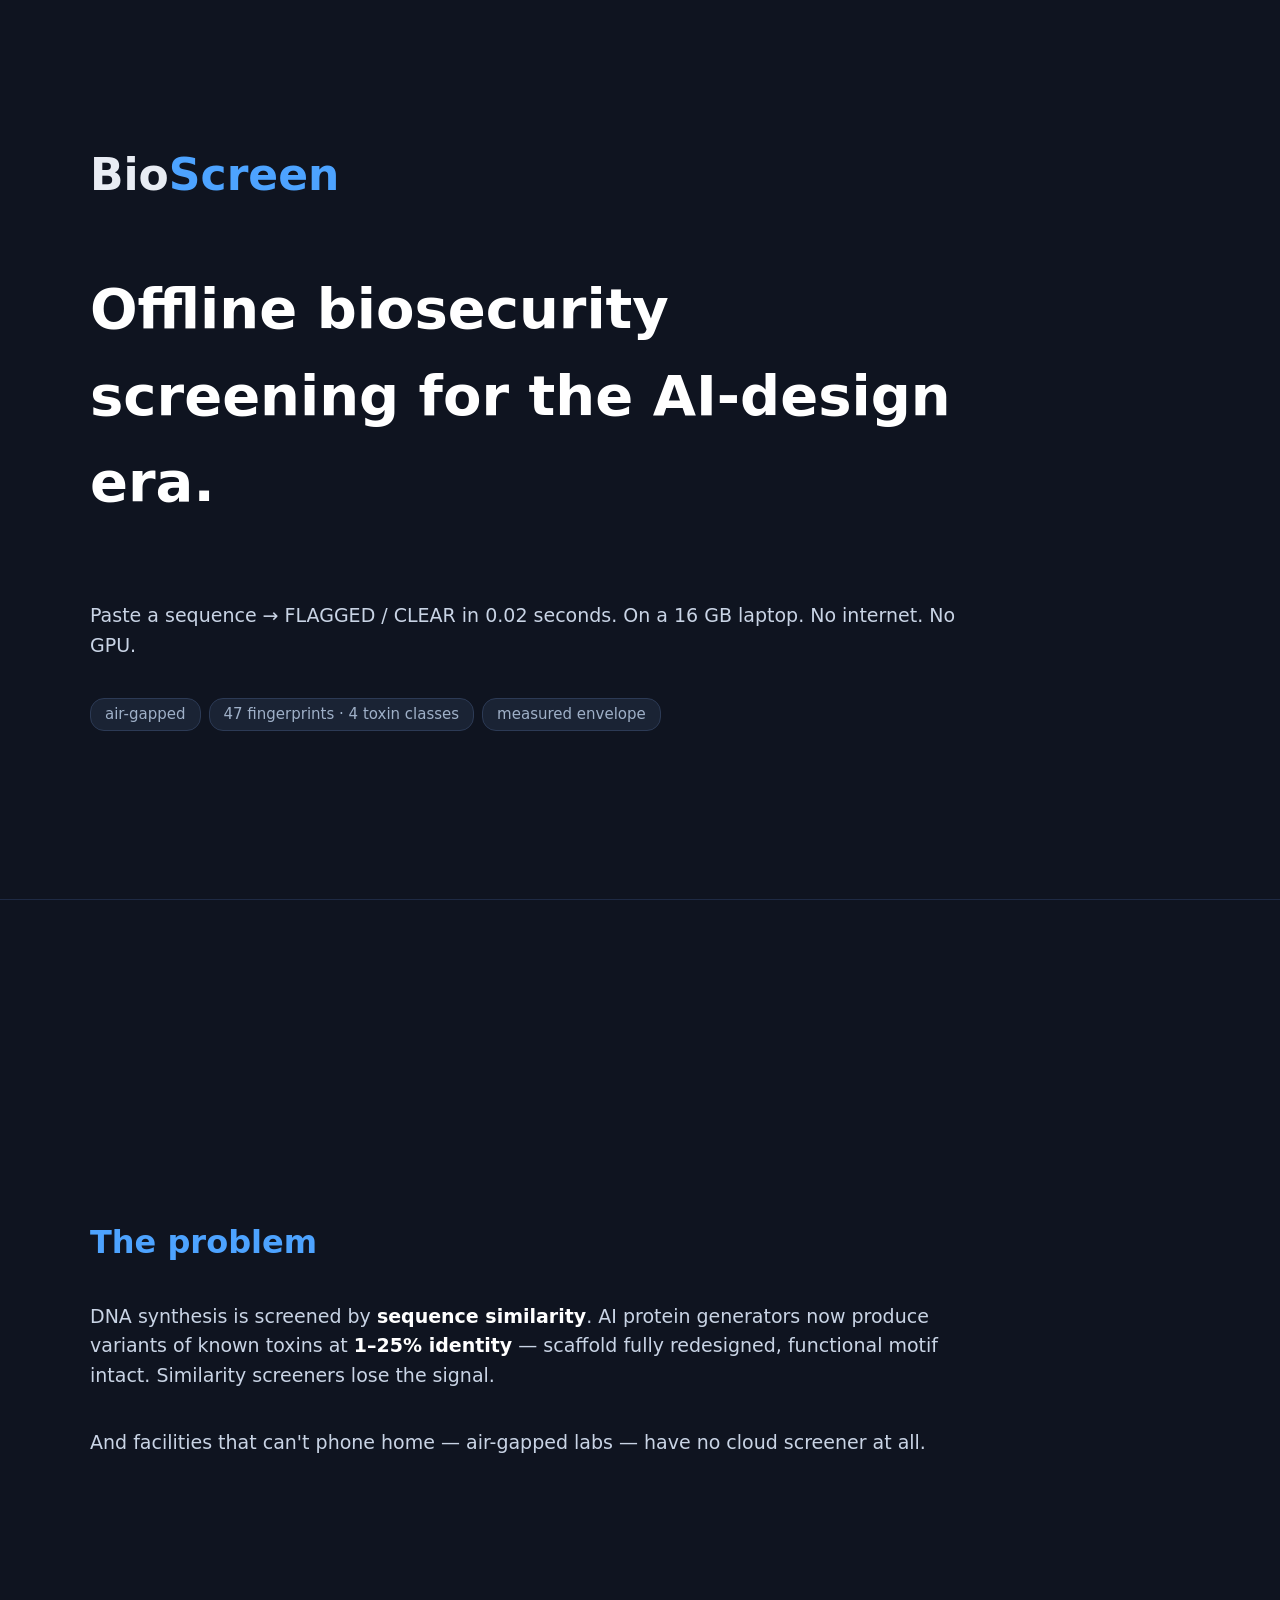
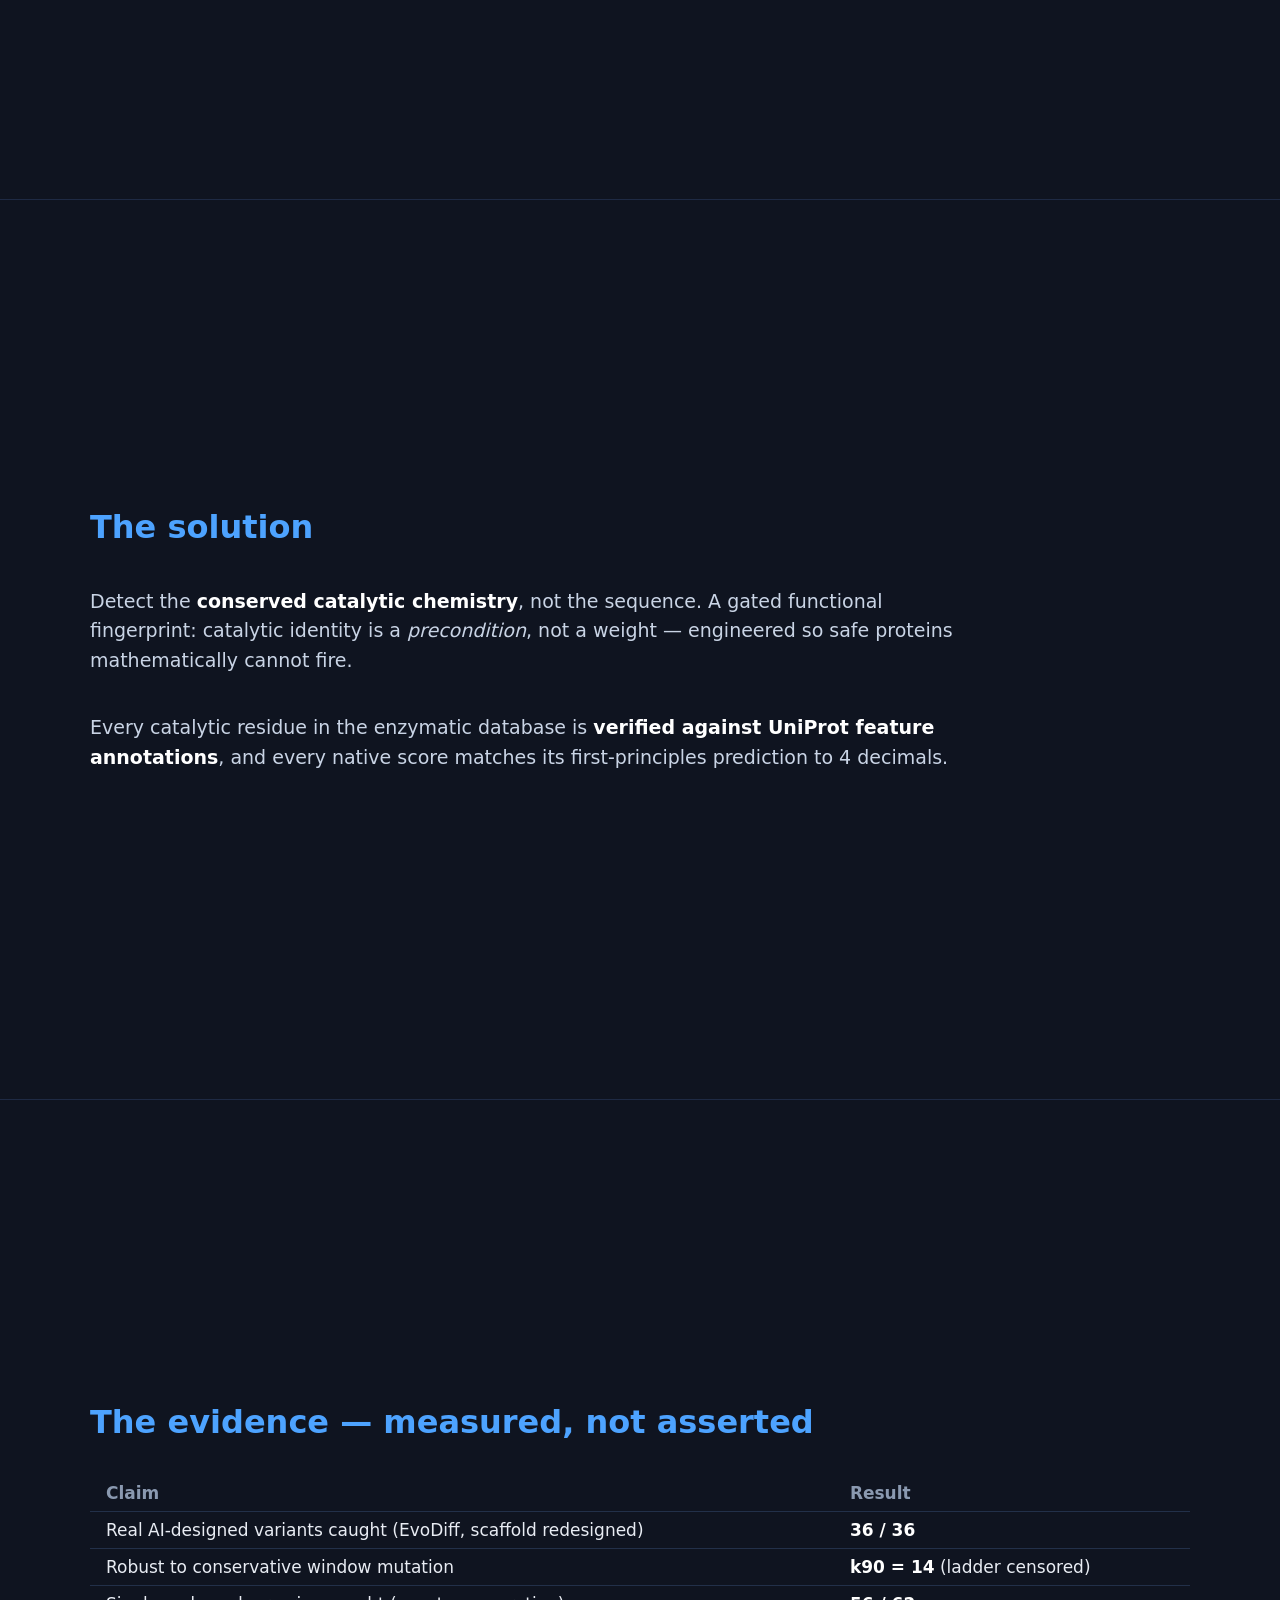
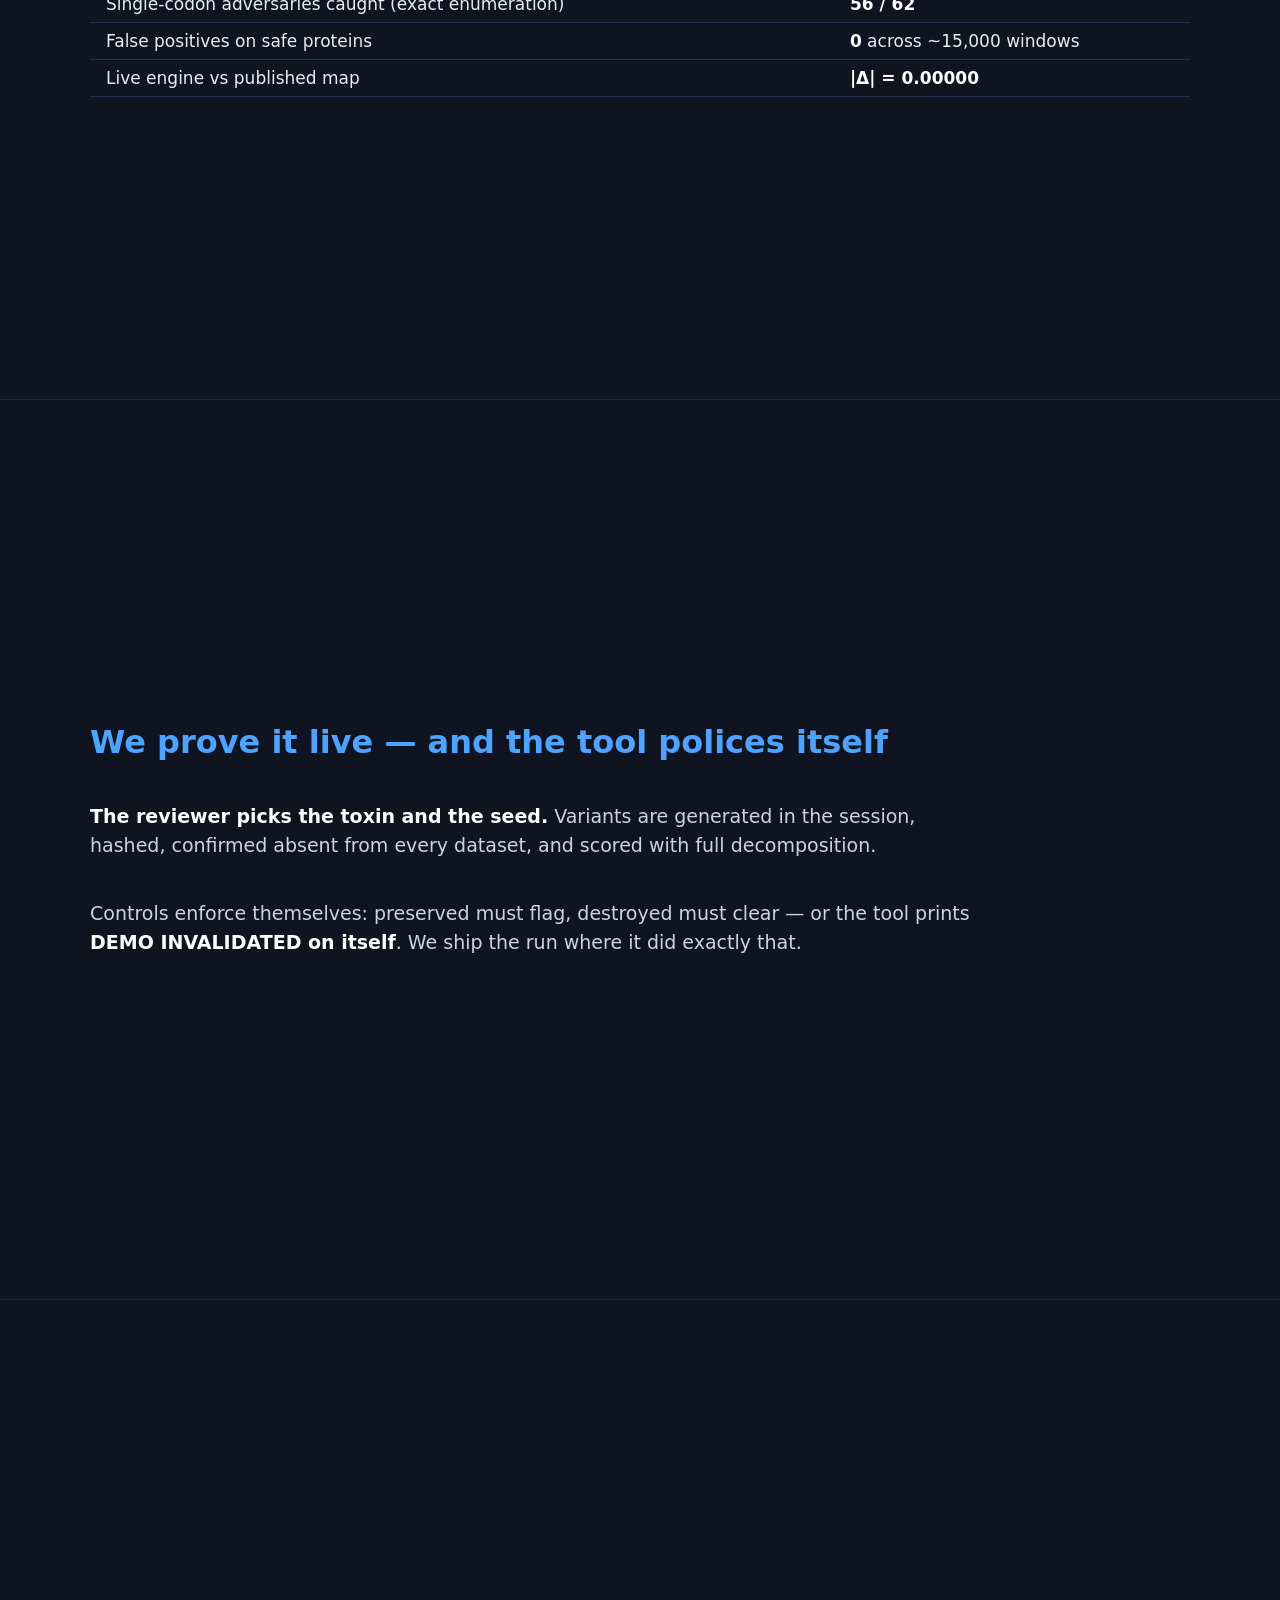
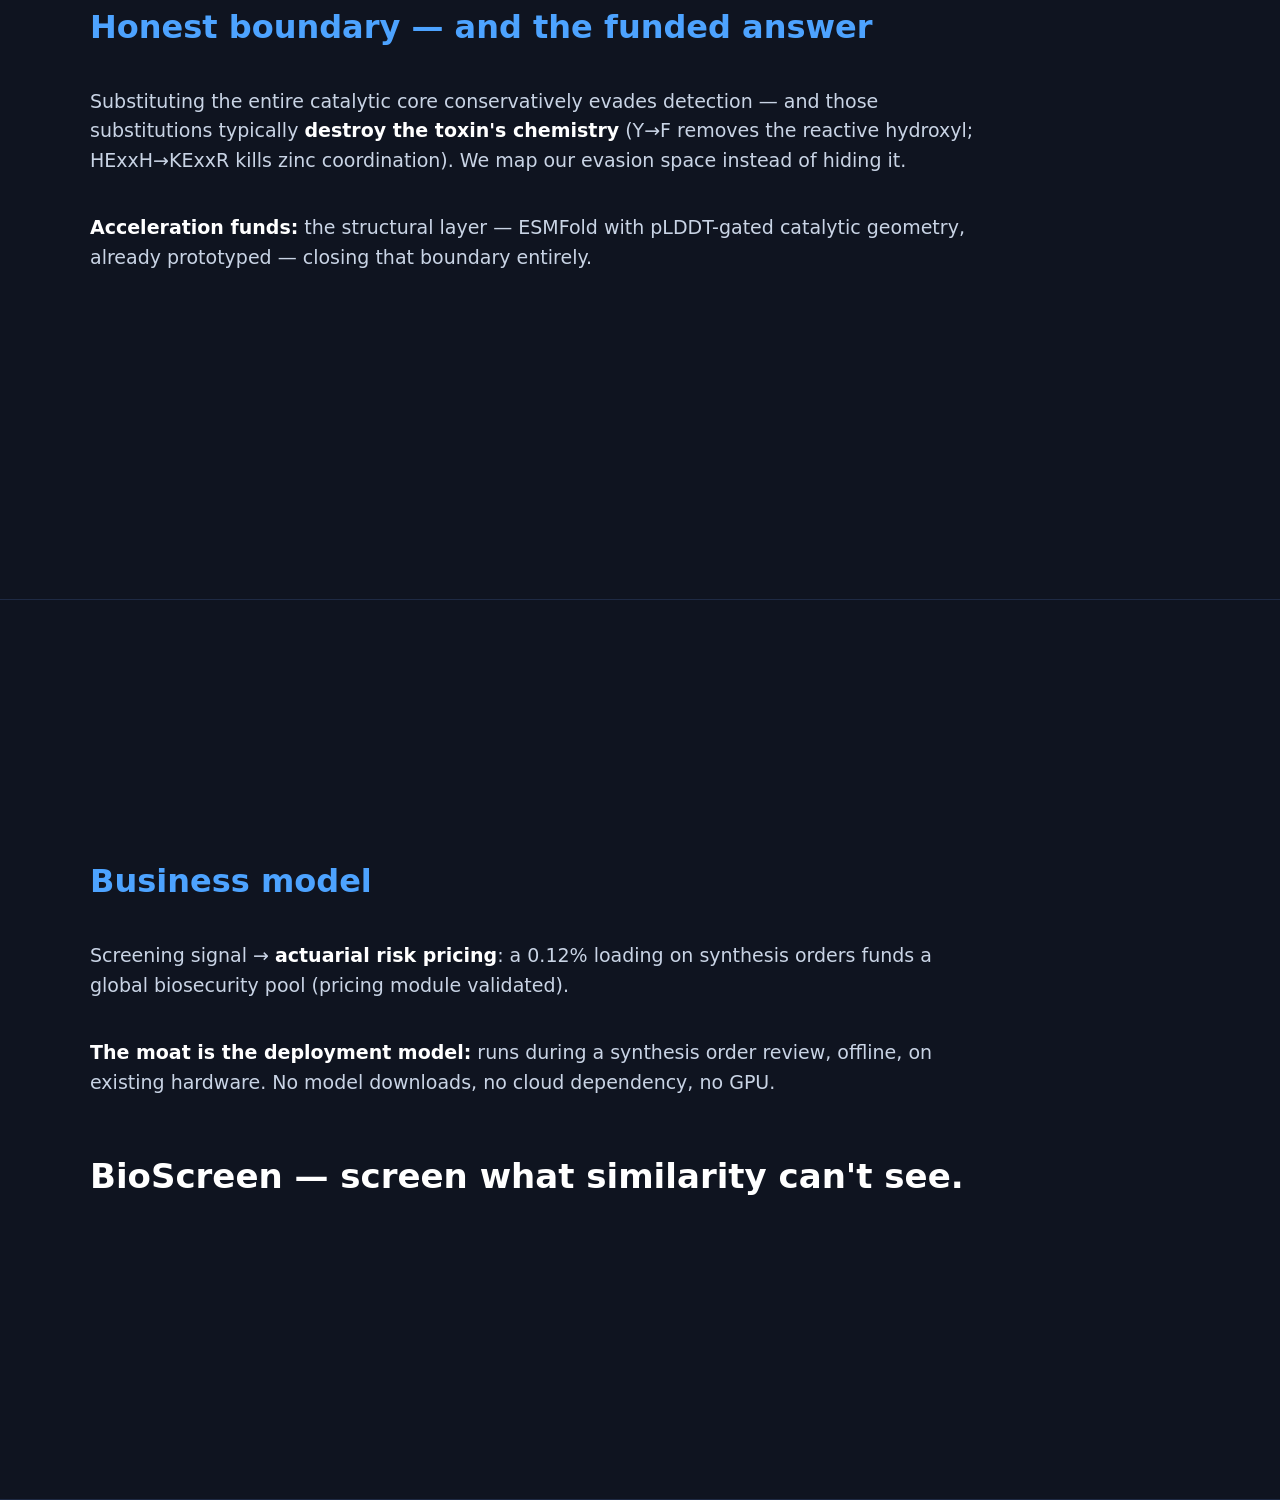
==== commit c7ace111: "BioScreen v1.0: product complete — kernel v1.0.3, verified DB v1.0.0, judge UI, reviewer proof kit; " ====
--- a/reports/PITCH_DECK.html
+++ b/reports/PITCH_DECK.html
@@ -1,411 +1,49 @@
-<!DOCTYPE html>
-<html lang="en">
-<head>
-<meta charset="UTF-8">
-<title>BioScreen — Pitch Deck</title>
-<style>
-  @page { size: 297mm 167mm; margin: 0; }
-  *{box-sizing:border-box;margin:0;padding:0}
-  body{font-family:-apple-system,BlinkMacSystemFont,"Segoe UI",Roboto,sans-serif;
-    background:#050b14;color:#e2e8f0;
-    -webkit-print-color-adjust:exact;print-color-adjust:exact}
+<!doctype html><html><head><meta charset="utf-8"><title>BioScreen — Pitch</title><style>
+body{font-family:Segoe UI,system-ui,sans-serif;background:#0f1420;color:#e8ecf3;margin:0}
+.slide{min-height:100vh;padding:60px 90px;box-sizing:border-box;border-bottom:1px solid #1e2a44;display:flex;flex-direction:column;justify-content:center}
+h1{font-size:44px;margin:0 0 10px}h2{font-size:32px;margin:0 0 22px;color:#4da3ff}
+p,li{font-size:19px;line-height:1.55;color:#c9d4e5;max-width:900px}
+.big{font-size:56px;font-weight:800;color:#fff}
+table{border-collapse:collapse;font-size:17px;margin-top:12px}
+td,th{padding:8px 16px;border-bottom:1px solid #223049;text-align:left}
+th{color:#8a99b0}b{color:#fff}
+.tag{display:inline-block;background:#1a2334;border:1px solid #2c3a55;border-radius:14px;padding:4px 14px;margin-right:8px;font-size:15px;color:#9fb0c8}
+</style></head><body>
 
-  .slide{
-    width:297mm;height:167mm;padding:14mm 18mm;
-    display:flex;flex-direction:column;justify-content:center;
-    position:relative;overflow:hidden;page-break-after:always;
-    background:linear-gradient(150deg,#050b14 0%,#0a1c30 55%,#081b2c 100%);
-  }
-  .slide::after{
-    content:"";position:absolute;right:-140px;top:-140px;
-    width:480px;height:480px;border-radius:50%;
-    background:radial-gradient(circle,rgba(34,211,238,.10),transparent 65%);
-  }
+<section class="slide"><h1>Bio<span style="color:#4da3ff">Screen</span></h1>
+<p class="big">Offline biosecurity screening for the AI-design era.</p>
+<p>Paste a sequence → FLAGGED / CLEAR in 0.02 seconds. On a 16 GB laptop. No internet. No GPU.</p>
+<p><span class="tag">air-gapped</span><span class="tag">47 fingerprints · 4 toxin classes</span><span class="tag">measured envelope</span></p></section>
 
-  .brand{
-    display:flex;align-items:center;gap:8px;
-    font-family:ui-monospace,Menlo,monospace;font-size:10px;
-    letter-spacing:.18em;text-transform:uppercase;color:#22d3ee;
-    position:absolute;top:10mm;left:18mm;
-  }
-  .brand .dot{width:8px;height:8px;background:#22d3ee;border-radius:2px;
-    transform:rotate(45deg);box-shadow:0 0 10px #0891b2}
+<section class="slide"><h2>The problem</h2>
+<p>DNA synthesis is screened by <b>sequence similarity</b>. AI protein generators now produce variants of known toxins at <b>1–25% identity</b> — scaffold fully redesigned, functional motif intact. Similarity screeners lose the signal.</p>
+<p>And facilities that can't phone home — air-gapped labs — have no cloud screener at all.</p></section>
 
-  .num{
-    position:absolute;top:10mm;right:18mm;
-    font-family:ui-monospace,monospace;font-size:10px;
-    letter-spacing:.2em;color:#475569;
-  }
+<section class="slide"><h2>The solution</h2>
+<p>Detect the <b>conserved catalytic chemistry</b>, not the sequence. A gated functional fingerprint: catalytic identity is a <i>precondition</i>, not a weight — engineered so safe proteins mathematically cannot fire.</p>
+<p>Every catalytic residue in the enzymatic database is <b>verified against UniProt feature annotations</b>, and every native score matches its first-principles prediction to 4 decimals.</p></section>
 
-  h1{font-size:34px;line-height:1.08;letter-spacing:-.02em;
-    font-weight:800;color:#fff;margin-bottom:12px;max-width:22ch;}
-  h1.small{font-size:30px}
-  h1.xl{font-size:44px}
-  h2{font-size:24px;line-height:1.15;letter-spacing:-.015em;
-    font-weight:800;color:#fff;margin-bottom:16px;}
-  .eyebrow{
-    font-family:ui-monospace,monospace;font-size:10px;
-    letter-spacing:.2em;text-transform:uppercase;
-    color:#22d3ee;margin-bottom:10px;
-  }
-  .deck{font-size:15px;line-height:1.5;color:#94a3b8;
-    max-width:62ch;margin-bottom:16px}
-  p{font-size:13.5px;line-height:1.55;color:#cbd5e1;
-    margin-bottom:8px;max-width:66ch}
-  p.big{font-size:16px;line-height:1.5}
-  strong{color:#fff;font-weight:700}
-  em{color:#7dd3fc;font-style:normal}
+<section class="slide"><h2>The evidence — measured, not asserted</h2>
+<table>
+<tr><th>Claim</th><th>Result</th></tr>
+<tr><td>Real AI-designed variants caught (EvoDiff, scaffold redesigned)</td><td><b>36 / 36</b></td></tr>
+<tr><td>Robust to conservative window mutation</td><td><b>k90 = 14</b> (ladder censored)</td></tr>
+<tr><td>Single-codon adversaries caught (exact enumeration)</td><td><b>56 / 62</b></td></tr>
+<tr><td>False positives on safe proteins</td><td><b>0</b> across ~15,000 windows</td></tr>
+<tr><td>Live engine vs published map</td><td><b>|Δ| = 0.00000</b></td></tr>
+</table></section>
 
-  ul{list-style:none;margin:0;max-width:70ch}
-  ul li{position:relative;padding-left:22px;margin-bottom:9px;
-    font-size:13.5px;line-height:1.5;color:#cbd5e1;}
-  ul li::before{content:"";position:absolute;left:6px;top:.62em;
-    width:6px;height:6px;border-radius:50%;background:#22d3ee;}
-  ul li strong{color:#fff}
+<section class="slide"><h2>We prove it live — and the tool polices itself</h2>
+<p><b>The reviewer picks the toxin and the seed.</b> Variants are generated in the session, hashed, confirmed absent from every dataset, and scored with full decomposition.</p>
+<p>Controls enforce themselves: preserved must flag, destroyed must clear — or the tool prints <b>DEMO INVALIDATED on itself</b>. We ship the run where it did exactly that.</p></section>
 
-  .grid2{display:grid;grid-template-columns:1fr 1fr;gap:24px}
+<section class="slide"><h2>Honest boundary — and the funded answer</h2>
+<p>Substituting the entire catalytic core conservatively evades detection — and those substitutions typically <b>destroy the toxin's chemistry</b> (Y→F removes the reactive hydroxyl; HExxH→KExxR kills zinc coordination). We map our evasion space instead of hiding it.</p>
+<p><b>Acceleration funds:</b> the structural layer — ESMFold with pLDDT-gated catalytic geometry, already prototyped — closing that boundary entirely.</p></section>
 
-  .metric-grid{display:grid;grid-template-columns:repeat(4,1fr);
-    gap:12px;margin-top:16px}
-  .metric{background:rgba(15,32,52,.7);border:1px solid #1e3a5f;
-    border-radius:10px;padding:14px 16px;}
-  .metric .k{font-family:ui-monospace,monospace;font-size:9.5px;
-    letter-spacing:.14em;text-transform:uppercase;
-    color:#64748b;margin-bottom:6px;}
-  .metric .v{font-family:ui-monospace,monospace;font-size:22px;
-    font-weight:800;color:#fff;letter-spacing:-.02em;line-height:1.1;}
-  .metric .v.ok{color:#22d3ee}
-  .metric .v.warn{color:#f59e0b}
-  .metric .sub{font-size:11px;color:#64748b;margin-top:4px}
+<section class="slide"><h2>Business model</h2>
+<p>Screening signal → <b>actuarial risk pricing</b>: a 0.12% loading on synthesis orders funds a global biosecurity pool (pricing module validated).</p>
+<p><b>The moat is the deployment model:</b> runs during a synthesis order review, offline, on existing hardware. No model downloads, no cloud dependency, no GPU.</p>
+<p class="big" style="font-size:34px">BioScreen — screen what similarity can't see.</p></section>
 
-  table{width:100%;border-collapse:collapse;font-size:13px;margin-top:12px}
-  th,td{text-align:left;padding:8px 12px;
-    border-bottom:1px solid #1e3a5f;color:#cbd5e1}
-  th{background:rgba(15,32,52,.6);color:#94a3b8;
-    font-size:10px;letter-spacing:.1em;text-transform:uppercase;
-    font-weight:700;border-bottom:1px solid #334155;}
-  td.num{font-family:ui-monospace,monospace;font-size:12px;color:#fff}
-  td.pos{color:#22d3ee;font-family:ui-monospace,monospace;font-weight:700}
-
-  .callout{background:rgba(34,211,238,.08);border-left:3px solid #22d3ee;
-    padding:14px 18px;border-radius:0 8px 8px 0;margin-top:14px;}
-  .callout p{color:#a5f3fc;font-size:14px;line-height:1.5;margin:0}
-  .callout .label{font-family:ui-monospace,monospace;font-size:10px;
-    letter-spacing:.14em;text-transform:uppercase;color:#22d3ee;
-    margin-bottom:6px;font-weight:700;}
-
-  .warning{background:rgba(245,158,11,.08);border-left:3px solid #f59e0b;
-    padding:14px 18px;border-radius:0 8px 8px 0;margin-top:14px;}
-  .warning p{color:#fcd34d;font-size:13.5px;line-height:1.5;margin:0}
-
-  .flow{font-family:ui-monospace,monospace;font-size:12.5px;
-    line-height:1.75;color:#94a3b8;
-    background:rgba(5,11,20,.5);border:1px solid #1e3a5f;
-    border-left:3px solid #22d3ee;border-radius:0 8px 8px 0;
-    padding:16px 20px;margin-top:12px;white-space:pre;}
-  .flow .hl{color:#7dd3fc;font-weight:700}
-
-  .footer{position:absolute;bottom:10mm;left:18mm;right:18mm;
-    display:flex;justify-content:space-between;
-    font-family:ui-monospace,monospace;font-size:9.5px;
-    color:#334155;letter-spacing:.1em;}
-
-  .cover h1{font-size:48px;margin-bottom:22px;max-width:24ch}
-  .cover .deck{font-size:16px;max-width:52ch}
-  .cover .authors{font-family:ui-monospace,monospace;font-size:12px;
-    color:#64748b;margin-top:36px;line-height:1.7}
-</style>
-</head>
-<body>
-
-<!-- ==================== SLIDE 1 — COVER ==================== -->
-<div class="slide cover">
-  <div class="brand"><span class="dot"></span>BioScreen · BioPREVAIL × CEPI 2026–27</div>
-  <div class="num">01 / 12</div>
-  <h1>Functional screening and actuarial pricing for DNA synthesis biosecurity</h1>
-  <p class="deck">
-    A validated detector for AI-designed toxin variants that sequence screening
-    cannot see — plus a self-financing mechanism that funds global biosecurity
-    capacity.
-  </p>
-  <div class="authors">
-    Peter Mburu Kariuki — Founder<br>
-    B.Tech Biotechnology, Technical University of Kenya<br>
-    M.Sc. Financial Engineering, WorldQuant University (in progress)
-  </div>
-  <div class="footer"><span>github.com/Petermburu-star/BioScreen</span><span>October 2026</span></div>
-</div>
-
-<!-- ==================== SLIDE 2 — THE PROBLEM ==================== -->
-<div class="slide">
-  <div class="brand"><span class="dot"></span>BioScreen</div>
-  <div class="num">02 / 12</div>
-  <div class="eyebrow">The problem</div>
-  <h2>Sequence screening is structurally blind to AI-designed variants</h2>
-  <ul>
-    <li>DNA synthesis screening relies on <strong>sequence similarity</strong> to known hazards.</li>
-    <li>AI protein design can rewrite a toxin's sequence while <strong>preserving its function</strong>.</li>
-    <li>A 2025 Microsoft-led red-teaming study demonstrated that <strong>up to 100% of AI-designed ricin variants</strong> evaded major commercial screening tools.</li>
-    <li>The same weakness enables <strong>order fragmentation</strong> and <strong>benchtop synthesis</strong>.</li>
-  </ul>
-  <div class="callout">
-    <div class="label">The structural gap</div>
-    <p>Sequence screening asks <em>"does this look like a known toxin?"</em> — AI-designed variants change the look while keeping the function.</p>
-  </div>
-  <div class="footer"><span>BioScreen</span><span>02 / 12</span></div>
-</div>
-
-<!-- ==================== SLIDE 3 — WHY EXISTING SOLUTIONS FAIL ==================== -->
-<div class="slide">
-  <div class="brand"><span class="dot"></span>BioScreen</div>
-  <div class="num">03 / 12</div>
-  <div class="eyebrow">Landscape — as of October 2026</div>
-  <h2>Nobody has a deployed solution</h2>
-  <table>
-    <thead><tr><th>Attempt</th><th>Status</th><th>Solves it?</th></tr></thead>
-    <tbody>
-      <tr><td>Microsoft vendor patches</td><td>Deployed, stopgap</td><td>No — 72% detection; one vendor refused</td></tr>
-      <tr><td>DeepMind watermarking</td><td>Published Sep 2026</td><td>No — only works for cooperative designers</td></tr>
-      <tr><td>RAND report (2026)</td><td>Published</td><td>No — confirms evasion is still reproducible</td></tr>
-      <tr><td>ADAPT programme</td><td>Proposed, unfunded</td><td>No — five-year plan, not started</td></tr>
-      <tr><td>SecureDNA / Aclid / commec</td><td>Deployed</td><td>No — still sequence-based</td></tr>
-    </tbody>
-  </table>
-  <div class="warning">
-    <p>The most recent authoritative assessment (RAND, 2026) confirms the vulnerability is still open. Function-based screening is necessary, feasible, and not yet deployed.</p>
-  </div>
-  <div class="footer"><span>BioScreen</span><span>03 / 12</span></div>
-</div>
-
-<!-- ==================== SLIDE 4 — LAYER 1 ==================== -->
-<div class="slide">
-  <div class="brand"><span class="dot"></span>BioScreen</div>
-  <div class="num">04 / 12</div>
-  <div class="eyebrow">Layer 1 — Two independent detection methods</div>
-  <h2>One algorithm, four functional classes</h2>
-  <p class="big">Every existing tool compares <strong>whole proteins</strong>. That fails because at the whole-protein level, every folded protein resembles every other.</p>
-  <p class="big">We fingerprint <strong>functional residues</strong>, not whole proteins. The same algorithm covers four classes of toxins:</p>
-  <p class="big"><strong>Enzymatic</strong> (catalytic residues) &middot; <strong>Superantigen</strong> (TCR/MHC interface) &middot; <strong>Pore-forming</strong> (membrane-inserting motif) &middot; <strong>Binding-only</strong> (receptor pocket)</p>
-  <p class="big">We run <strong>two detectors</strong> and OR them together:</p>
-  <div class="flow">
-<span class="hl">1. Contrastive</span>  —  whole-protein comparison
-    Δ = max_toxin_similarity − max_safe_similarity
-    fires if Δ ≥ 0.02  AND  toxin ≥ 0.90
-
-<span class="hl">2. Fingerprint</span>  —  catalytic-window, order-consistent
-    top-20 residue similarity × sequence-order consistency
-    fires if score ≥ 0.85
-  </div>
-  <div class="footer"><span>BioScreen</span><span>04 / 12</span></div>
-</div>
-
-<!-- ==================== SLIDE 5 — THE FINGERPRINT ==================== -->
-<div class="slide">
-  <div class="brand"><span class="dot"></span>BioScreen</div>
-  <div class="num">05 / 12</div>
-  <div class="eyebrow">Why the fingerprint works</div>
-  <h2>Every functional variant must preserve the active site</h2>
-  <p class="big">An AI-designed ricin variant can rewrite <strong>570 of 576 residues</strong>. It cannot remove the four catalytic residues — Y80, Y123, E177, R180 — without destroying the chemistry that makes ricin toxic.</p>
-  <p class="big">We extract the residues within ±6 of each catalytic site and score queries on both <strong>per-residue similarity</strong> and <strong>sequence-order consistency</strong>.</p>
-  <div class="callout">
-    <div class="label">The discriminator</div>
-    <p>GFP scores 0.92 on per-residue similarity alone — because over 240 residues, some 40 resemble ricin's window. Requiring order drops GFP to <em>0.45</em>. Ricin variants stay at <em>0.86–0.97</em>.</p>
-  </div>
-  <div class="footer"><span>BioScreen</span><span>05 / 12</span></div>
-</div>
-
-<!-- ==================== SLIDE 6 — LAYER 2 ==================== -->
-<div class="slide">
-  <div class="brand"><span class="dot"></span>BioScreen</div>
-  <div class="num">06 / 12</div>
-  <div class="eyebrow">Layer 2 — Actuarial pricing</div>
-  <h2>Biosecurity that pays for itself</h2>
-  <div class="grid2">
-    <div>
-      <ul>
-        <li>A <strong>0.12% loading</strong> on synthesis orders funds a global biosecurity pool.</li>
-        <li><strong>Verified customers pay 65% less.</strong> Transparency becomes profitable.</li>
-        <li>Pool funds <strong>LMIC screening subsidies</strong>. The mechanism is self-financing.</li>
-        <li>Extrapolated: <strong>$14.9M/year</strong> globally — 29 LMIC labs and 2 outbreak responses per year.</li>
-      </ul>
-    </div>
-    <div>
-      <div class="metric-grid" style="grid-template-columns:1fr 1fr">
-        <div class="metric"><div class="k">Loading</div><div class="v">0.12%</div><div class="sub">of order value</div></div>
-        <div class="metric"><div class="k">Pool</div><div class="v">$14.9M</div><div class="sub">per year</div></div>
-        <div class="metric"><div class="k">LMIC labs</div><div class="v">29</div><div class="sub">funded/year</div></div>
-        <div class="metric"><div class="k">Savings</div><div class="v ok">65%</div><div class="sub">verified customers</div></div>
-      </div>
-    </div>
-  </div>
-  <div class="footer"><span>BioScreen</span><span>06 / 12</span></div>
-</div>
-
-<!-- ==================== SLIDE 7 — VALIDATION SUMMARY ==================== -->
-<div class="slide">
-  <div class="brand"><span class="dot"></span>BioScreen</div>
-  <div class="num">07 / 12</div>
-  <div class="eyebrow">What we've validated</div>
-  <h2>Five tests, all re-runnable</h2>
-  <div class="metric-grid">
-    <div class="metric"><div class="k">EvoDiff ricin variants</div><div class="v ok">5 / 5</div><div class="sub">fingerprint caught</div></div>
-    <div class="metric"><div class="k">BLAST on same</div><div class="v warn">0 / 5</div><div class="sub">all evaded</div></div>
-    <div class="metric"><div class="k">ESM fingerprint</div><div class="v">20 / 39</div><div class="sub">51.3% preserved</div></div>
-    <div class="metric"><div class="k">Context-free</div><div class="v ok">39 / 39</div><div class="sub">100% preserved, 0/39 aggressive</div></div>
-  </div>
-  <table style="margin-top:16px">
-    <thead><tr><th>Test</th><th>Result</th><th>Recorded in</th></tr></thead>
-    <tbody>
-      <tr><td>EvoDiff ricin variant detection</td><td class="pos">5/5 caught (BLAST 0.18, us 0.86–0.97)</td><td class="num">results/evodiff_fingerprint_validation.json</td></tr>
-      <tr><td>13 enzymatic EvoDiff (preserved)</td><td class="pos">BLAST 39/39, ESM 20/39, CF 39/39</td><td class="num">results/evodiff_16toxins_v2_preserved.json</td></tr>
-      <tr><td>13 enzymatic EvoDiff (aggressive)</td><td class="pos">BLAST 39/39, CF 0/39</td><td class="num">results/evodiff_16toxins_v2_aggressive.json</td></tr>
-      <tr><td>Cross-class separation (4 classes)</td><td class="pos">0 off-diagonal fires</td><td class="num">_results in repo_</td></tr>
-      <tr><td>Unsupervised discovery validation</td><td class="pos">CDC motif 11/11, shiga pocket 7/8, α-hlx split</td><td class="num">_mutagenesis-verified_</td></tr>
-      <tr><td>Circularity control</td><td class="pos">Preserved 0.925 vs aggressive 0.495</td><td class="num">results/fingerprint_discrimination_test.json</td></tr>
-      <tr><td>Generalization (4 mechanisms)</td><td class="pos">Separation 0.62 – 0.71</td><td class="num">results/generalization_4toxins.json</td></tr>
-      <tr><td>Human specificity (60 proteins)</td><td class="pos">Zero false positives</td><td class="num">results/specificity_60human.json</td></tr>
-    </tbody>
-  </table>
-  <div class="footer"><span>BioScreen</span><span>07 / 12</span></div>
-</div>
-
-<!-- ==================== SLIDE 8 — THE EVODIFF RESULT ==================== -->
-<div class="slide">
-  <div class="brand"><span class="dot"></span>BioScreen</div>
-  <div class="num">08 / 12</div>
-  <div class="eyebrow">The key result</div>
-  <h2>Four classes of toxins. One screening algorithm.</h2>
-  <div class="grid2">
-    <div>
-      <p class="big"><strong>Reference set:</strong> 48 toxins across 4 functional classes (13 enzymatic, 12 superantigen, 16 pore-forming, 7 binding-only).</p>
-      <p class="big"><strong>Validation:</strong> 39/39 preserved and 0/39 aggressive EvoDiff variants on the enzymatic class. Cross-class separation 0/6. Specificity 0/9,984 windows across 25 safes.</p>
-      <p class="big"><strong>Discovery:</strong> functional residues for the three new classes were found by unsupervised conservation — no manual annotation. Validated against published mutagenesis for CDC undecapeptide, shiga B receptor pocket, and alpha-hemolysin subfamily.</p>
-    </div>
-    <div>
-      <table>
-        <thead><tr><th>Toxin</th><th>Caught</th><th>FP range</th></tr></thead>
-        <tbody>
-          <tr><td>Ricin</td><td class="pos">3/3</td><td class="num">0.89 – 0.95</td></tr>
-          <tr><td>Botulinum A</td><td class="pos">3/3</td><td class="num">0.88 – 0.93</td></tr>
-          <tr><td>Anthrax LF</td><td class="pos">3/3</td><td class="num">0.87 – 0.92</td></tr>
-          <tr><td>Anthrax EF</td><td class="pos">3/3</td><td class="num">0.88 – 0.96</td></tr>
-          <tr><td>Botulinum B</td><td class="num">2/3</td><td class="num">0.84 – 0.89</td></tr>
-          <tr><td>Shiga 1A</td><td class="num">2/3</td><td class="num">0.85 – 0.94</td></tr>
-          <tr><td>Shiga 2A</td><td class="num">2/3</td><td class="num">0.84 – 0.91</td></tr>
-          <tr><td>Diphtheria</td><td class="num">2/3</td><td class="num">0.75 – 0.92</td></tr>
-          <tr><td>Botulinum E</td><td class="num">2/3</td><td class="num">0.48 – 0.90</td></tr>
-          <tr><td>Modeccin</td><td class="num">2/3</td><td class="num">0.78 – 0.91</td></tr>
-          <tr><td>Abrin</td><td class="num">1/3</td><td class="num">0.80 – 0.90</td></tr>
-          <tr><td>Tetanus</td><td class="num warn">1/3</td><td class="num warn">0.49 – 0.90</td></tr>
-        </tbody>
-      </table>
-    </div>
-  </div>
-  <div class="footer"><span>BioScreen</span><span>08 / 12</span></div>
-</div>
-
-<!-- ==================== SLIDE 9 — THE STUDIO ==================== -->
-<div class="slide">
-  <div class="brand"><span class="dot"></span>BioScreen</div>
-  <div class="num">09 / 12</div>
-  <div class="eyebrow">The product</div>
-  <h2>A five-tab Studio where every number is computed live</h2>
-  <table>
-    <thead><tr><th>Tab</th><th>What it does</th></tr></thead>
-    <tbody>
-      <tr>
-        <td><strong>Screen</strong></td>
-        <td>Paste any sequence. Get contrastive verdict, ribbons, fingerprint, tier, premium.</td>
-      </tr>
-      <tr>
-        <td><strong>Pipeline trace</strong></td>
-        <td>Step-by-step timeline of the last request — every intermediate value.</td>
-      </tr>
-      <tr>
-        <td><strong>Generate</strong></td>
-        <td>Run EvoDiff on any curated toxin <em>or custom sequence</em> (paste or UniProt fetch). Preserved and aggressive modes. Watch BLAST miss and the fingerprint catch — live.</td>
-      </tr>
-      <tr>
-        <td><strong>Adversarial</strong></td>
-        <td>Pre-computed 13-toxin comparison. BLAST 39/39 evaded, ESM 20/39, CF 39/39.</td>
-      </tr>
-      <tr>
-        <td><strong>Re-run</strong></td>
-        <td>Clone/build commands + live source viewer for the engine.</td>
-      </tr>
-    </tbody>
-  </table>
-  <div class="callout">
-    <div class="label">Local by design</div>
-    <p>The Studio binds to 127.0.0.1. No sequence data leaves the machine. Providers can audit the code and run it offline after the first model download.</p>
-  </div>
-  <div class="footer"><span>BioScreen</span><span>09 / 12</span></div>
-</div>
-
-<!-- ==================== SLIDE 10 — LIMITATIONS ==================== -->
-<div class="slide">
-  <div class="brand"><span class="dot"></span>BioScreen</div>
-  <div class="num">10 / 12</div>
-  <div class="eyebrow">Honest limitations</div>
-  <h2>What we know we don't know</h2>
-  <ul>
-    <li><strong>Cross-genus detection at &lt;40% identity is outside CF's design.</strong> Verified against three alignment methods. Documented in PROTOCOL.md §10. Real synthesis screening concerns variants of known toxins (&ge;50% identity), which CF handles.</li>
-    <li><strong>EvoDiff benchmark for superantigen + pore-forming classes is running.</strong> Fingerprint generation for those classes protects many positions, leaving EvoDiff little redesign room — a mode-tuning issue, not a fingerprint issue.</li>
-    <li><strong>Structure-blind.</strong> CF scores sequence-level features. Misfolded proteins with preserved sequences will false-positive. Structural verification (ESMFold + active-site RMSD) is the accelerator deliverable.</li>
-    <li><strong>Only EvoDiff tested as a generator.</strong> ProteinMPNN and RFdiffusion validation pending.</li>
-    <li><strong>No wet-lab validation.</strong> All results computational. In vitro confirmation is part of the $50K scope.</li>
-  </ul>
-  <div class="footer"><span>BioScreen</span><span>10 / 12</span></div>
-</div>
-
-<!-- ==================== SLIDE 11 — ROADMAP ==================== -->
-<div class="slide">
-  <div class="brand"><span class="dot"></span>BioScreen</div>
-  <div class="num">11 / 12</div>
-  <div class="eyebrow">What we build in six months</div>
-  <h2>Eight deliverables, all measurable</h2>
-  <table>
-    <thead><tr><th>Deliverable</th><th>Target</th><th>Timeline</th></tr></thead>
-    <tbody>
-      <tr><td>EvoDiff benchmark for superantigen + pore-forming classes</td><td>Preserved caught, aggressive rejected</td><td>Week 1</td></tr>
-      <tr><td>Structural similarity layer (ESMFold + active-site RMSD)</td><td>Zero misfold false positives</td><td>Month 1–2</td></tr>
-      <tr><td>ProteinMPNN + RFdiffusion cross-generator validation</td><td>CF holds across generators</td><td>Month 1</td></tr>
-      <tr><td>Extended reference set (100+ toxins across all 4 classes)</td><td>48 → 100+ controlled toxins</td><td>Months 1–3</td></tr>
-      <tr><td>Adversarial benchmark (variants designed to evade CF)</td><td>Boundary characterized honestly</td><td>Months 2–3</td></tr>
-      <tr><td>commec comparison</td><td>Direct benchmark vs incumbent</td><td>Months 3–4</td></tr>
-      <tr><td>Industry pilot</td><td>Real order data from ≥1 provider</td><td>Months 4–6</td></tr>
-      <tr><td>Publication</td><td>bioRxiv preprint + open benchmark</td><td>Months 5–6</td></tr>
-    </tbody>
-  </table>
-  <div class="footer"><span>BioScreen</span><span>11 / 12</span></div>
-</div>
-
-<!-- ==================== SLIDE 12 — TEAM AND ASK ==================== -->
-<div class="slide">
-  <div class="brand"><span class="dot"></span>BioScreen</div>
-  <div class="num">12 / 12</div>
-  <div class="eyebrow">Team and ask</div>
-  <h2>Peter Mburu Kariuki — Founder</h2>
-  <div class="grid2">
-    <div>
-      <p class="big">B.Tech in Biotechnology, Technical University of Kenya. M.Sc. in Financial Engineering (in progress), WorldQuant University. IT Project Manager, Equity Group Foundation.</p>
-      <p class="big">The intersection of protein biology and financial engineering is what makes BioScreen a detector <em>plus</em> an economic mechanism.</p>
-    </div>
-    <div>
-      <h2 style="font-size:15px;margin-bottom:10px;color:#94a3b8;font-weight:700;letter-spacing:.1em;text-transform:uppercase">What we need beyond funding</h2>
-      <ul>
-        <li><strong>Industry introductions</strong> — one synthesis provider for a pilot.</li>
-        <li><strong>Regulatory guidance</strong> — WHO, BWC ISU, or national authorities.</li>
-        <li><strong>Scientific critique</strong> — reviewers who will try to defeat the method.</li>
-      </ul>
-    </div>
-  </div>
-  <div class="callout" style="margin-top:20px">
-    <div class="label">Code and validation results</div>
-    <p>github.com/Petermburu-star/BioScreen — everything open, everything re-runnable.</p>
-  </div>
-  <div class="footer"><span>BioScreen</span><span>12 / 12</span></div>
-</div>
-
-</body>
-</html>
+</body></html>
